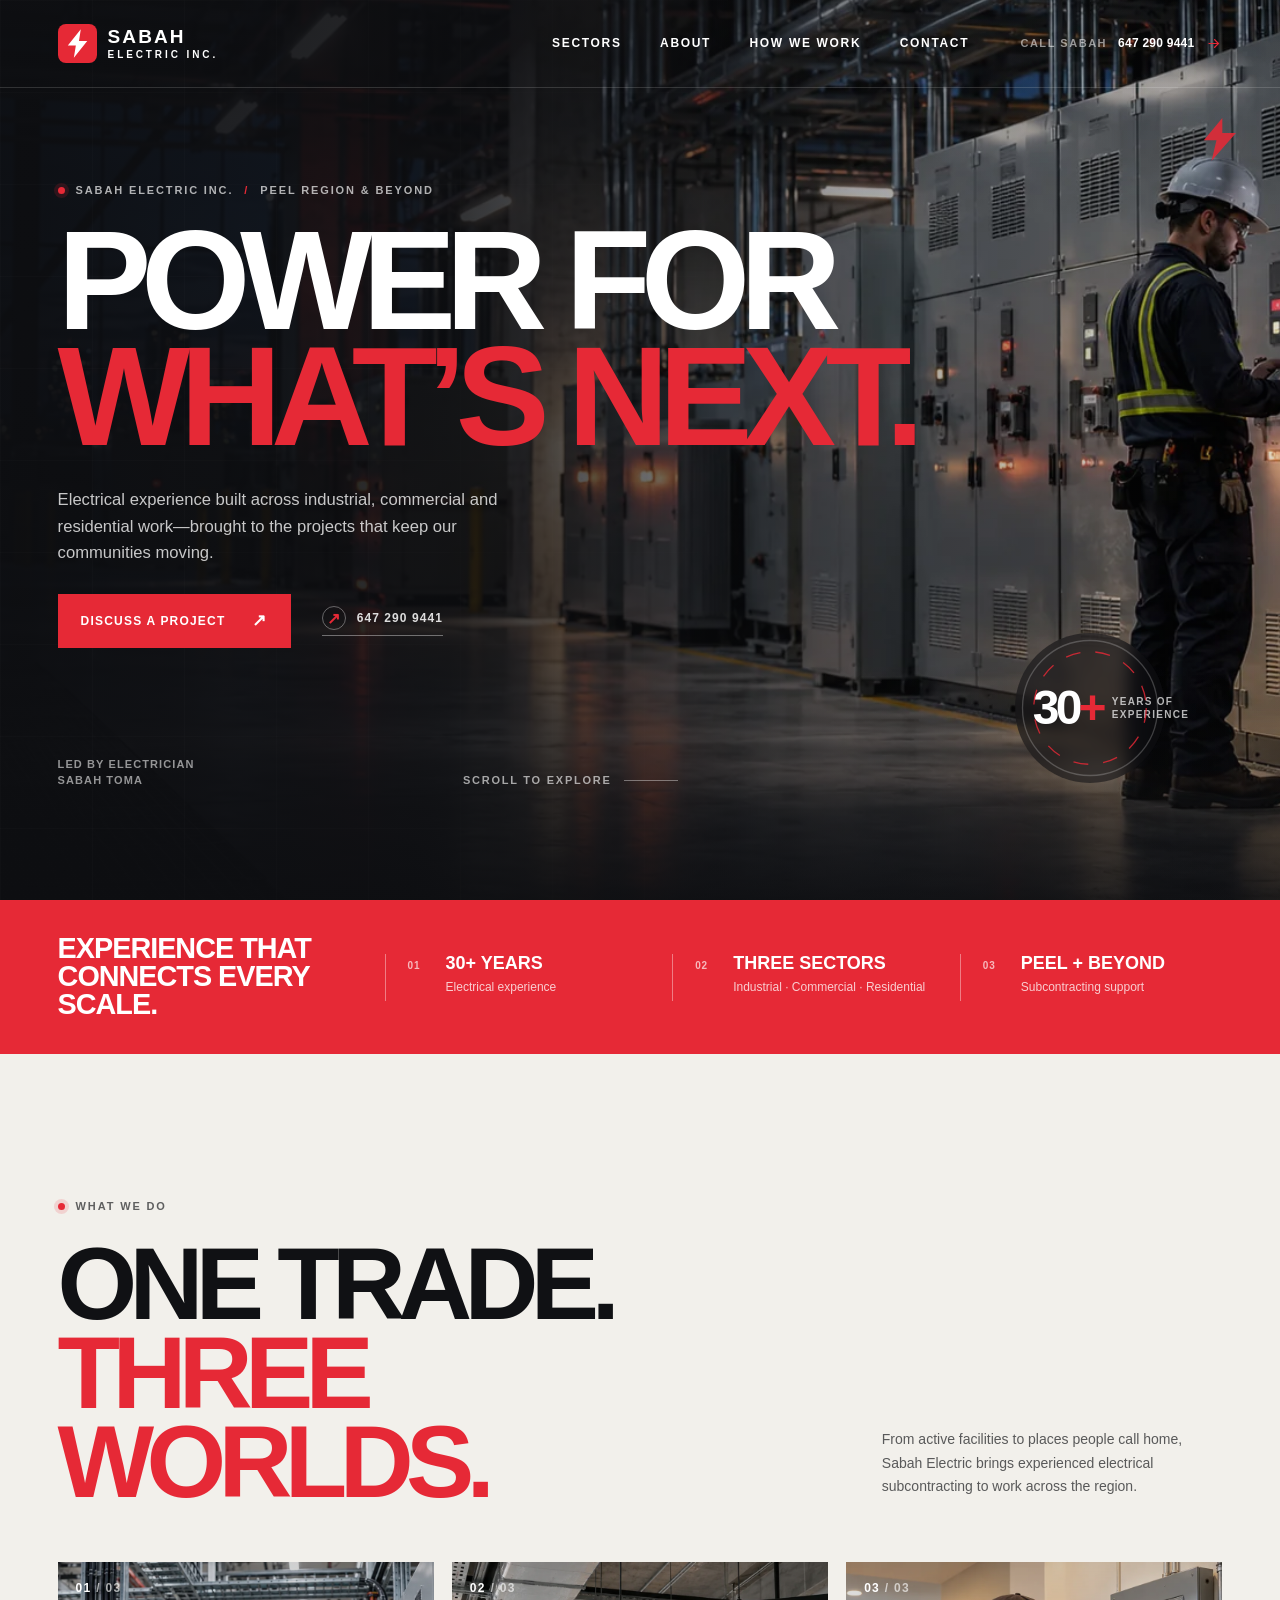
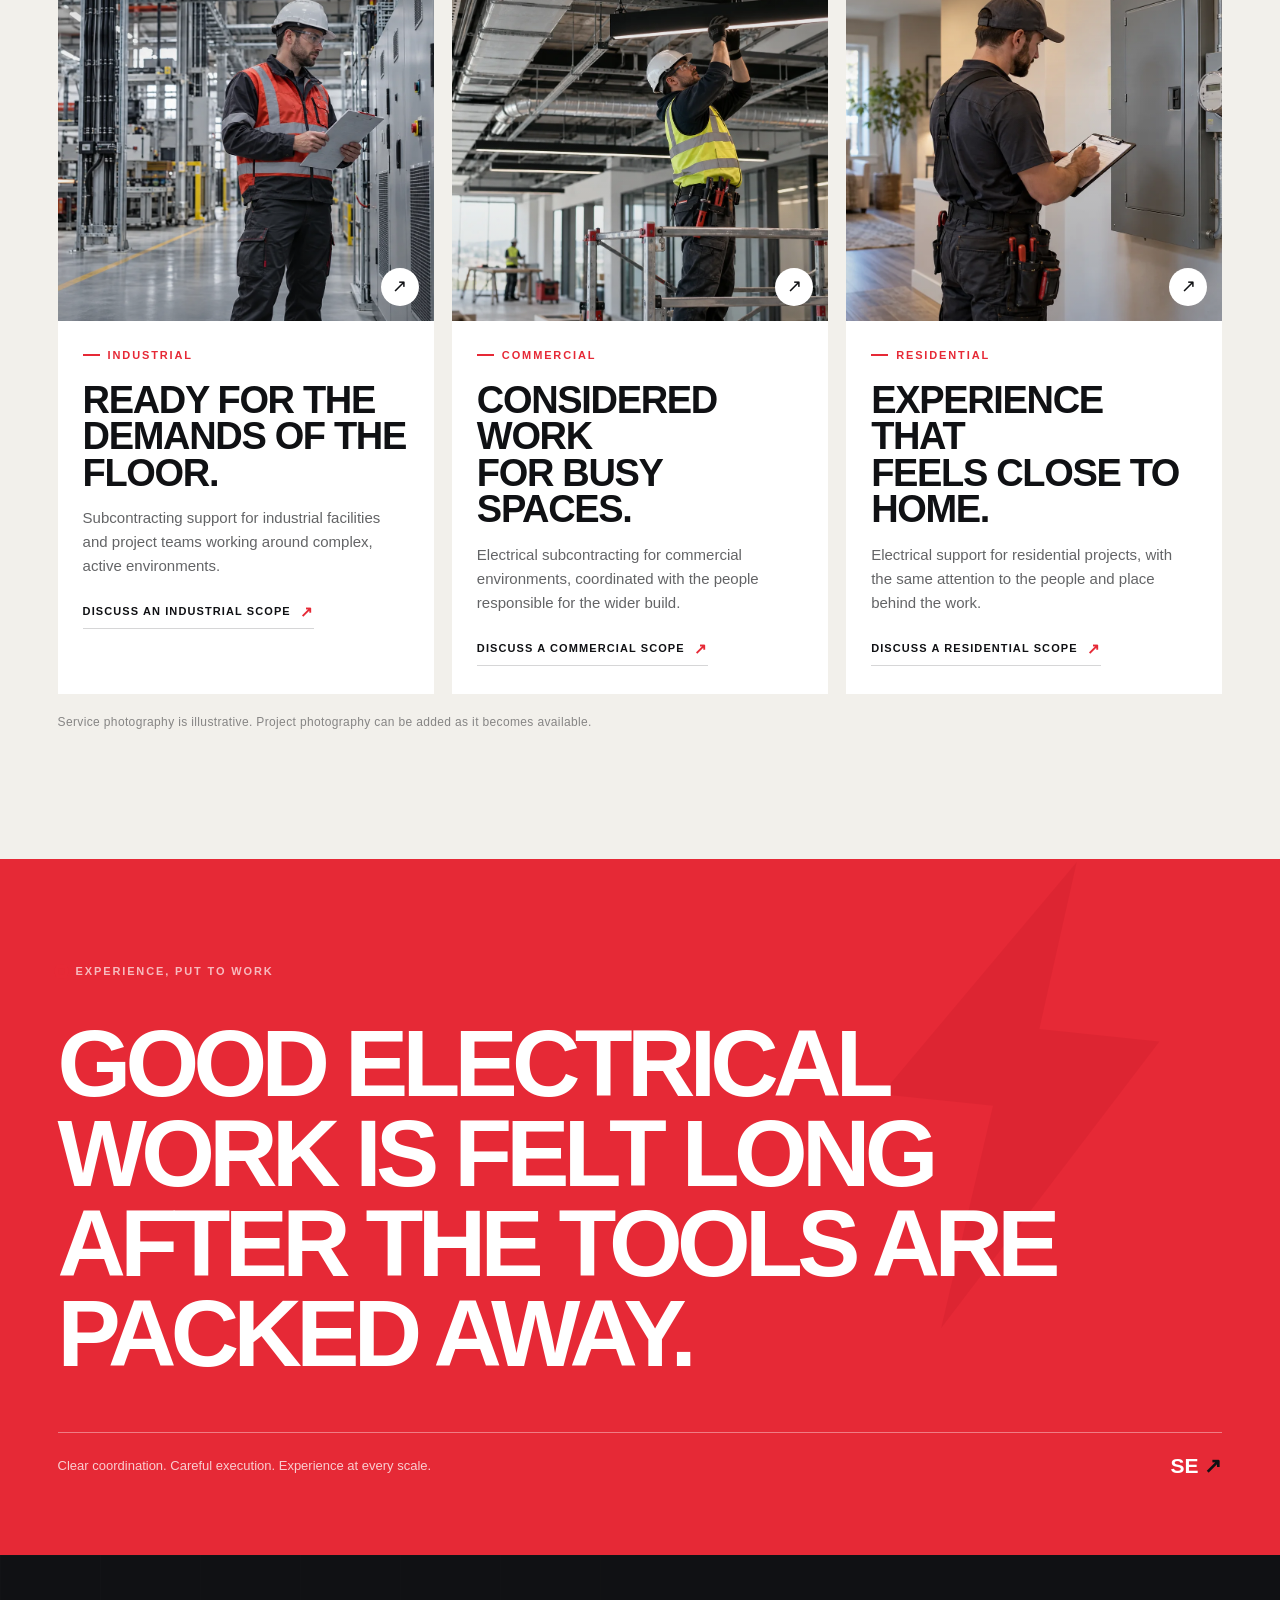
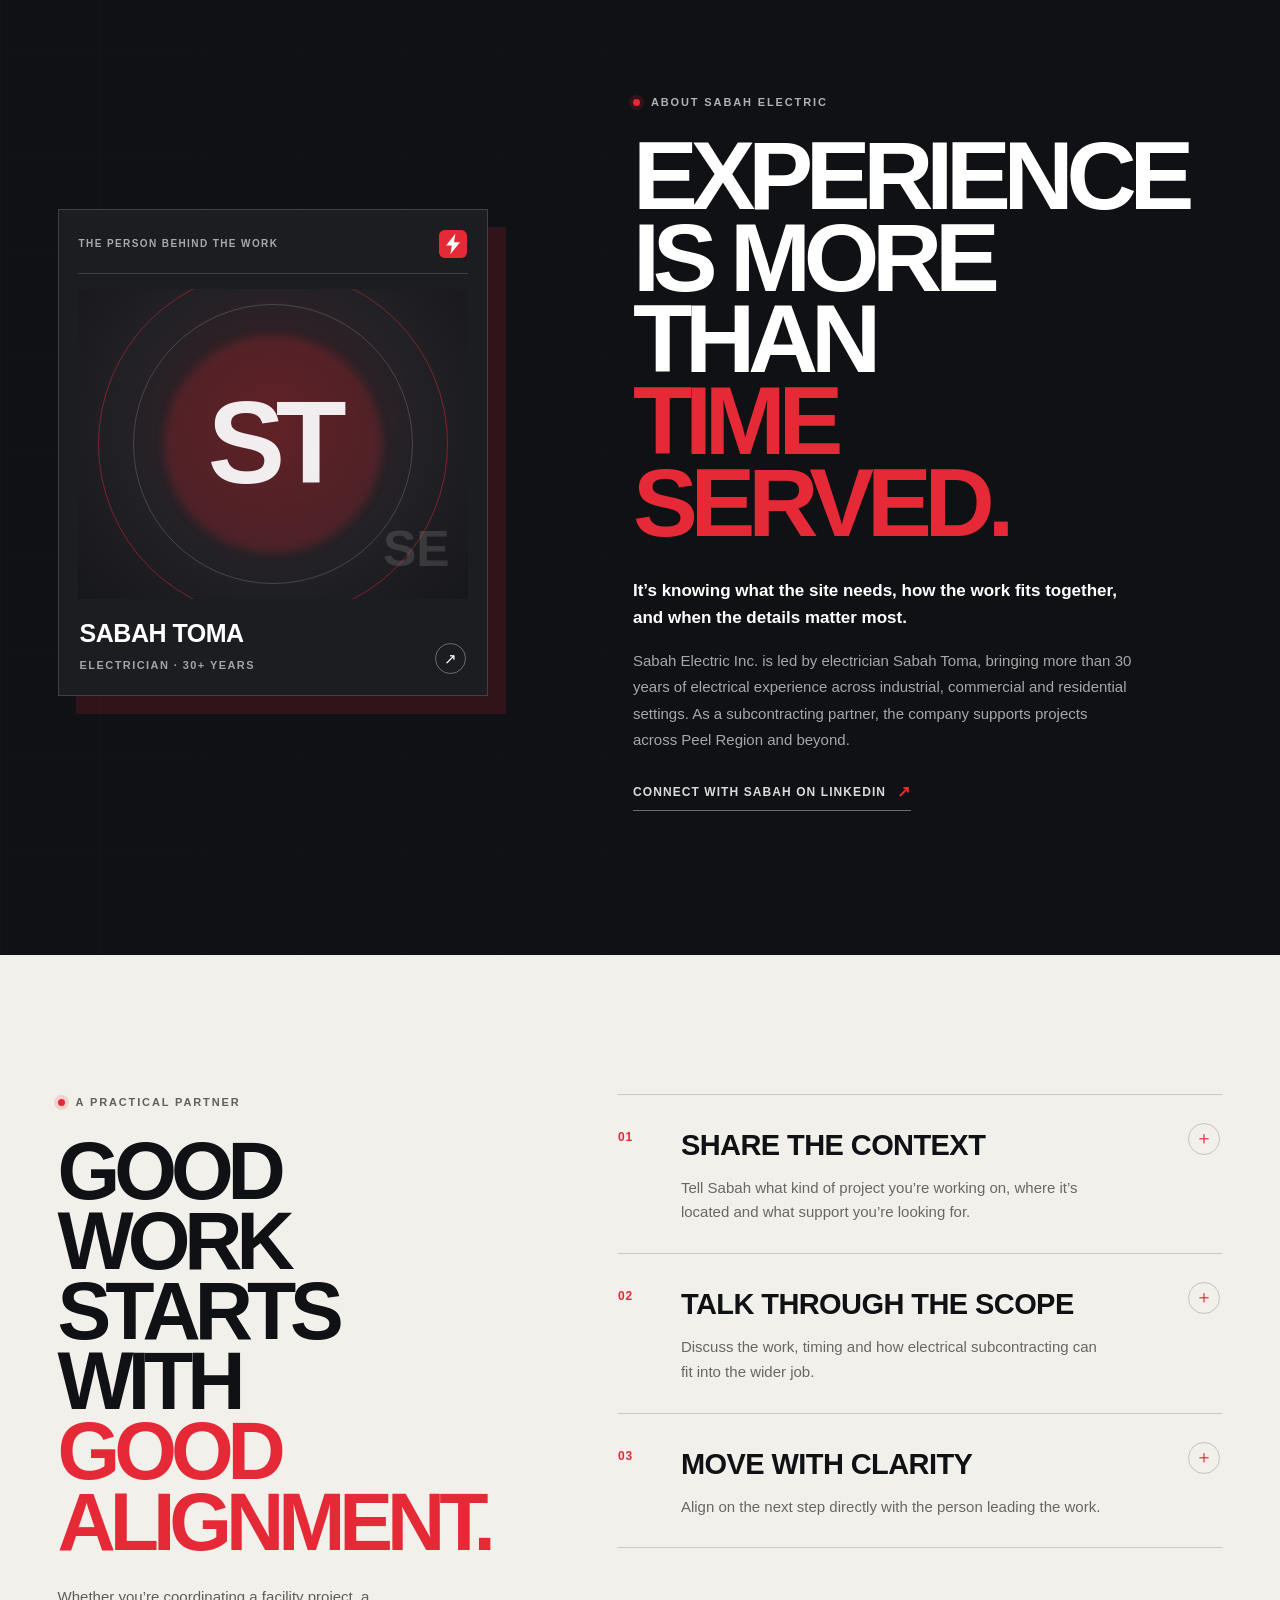
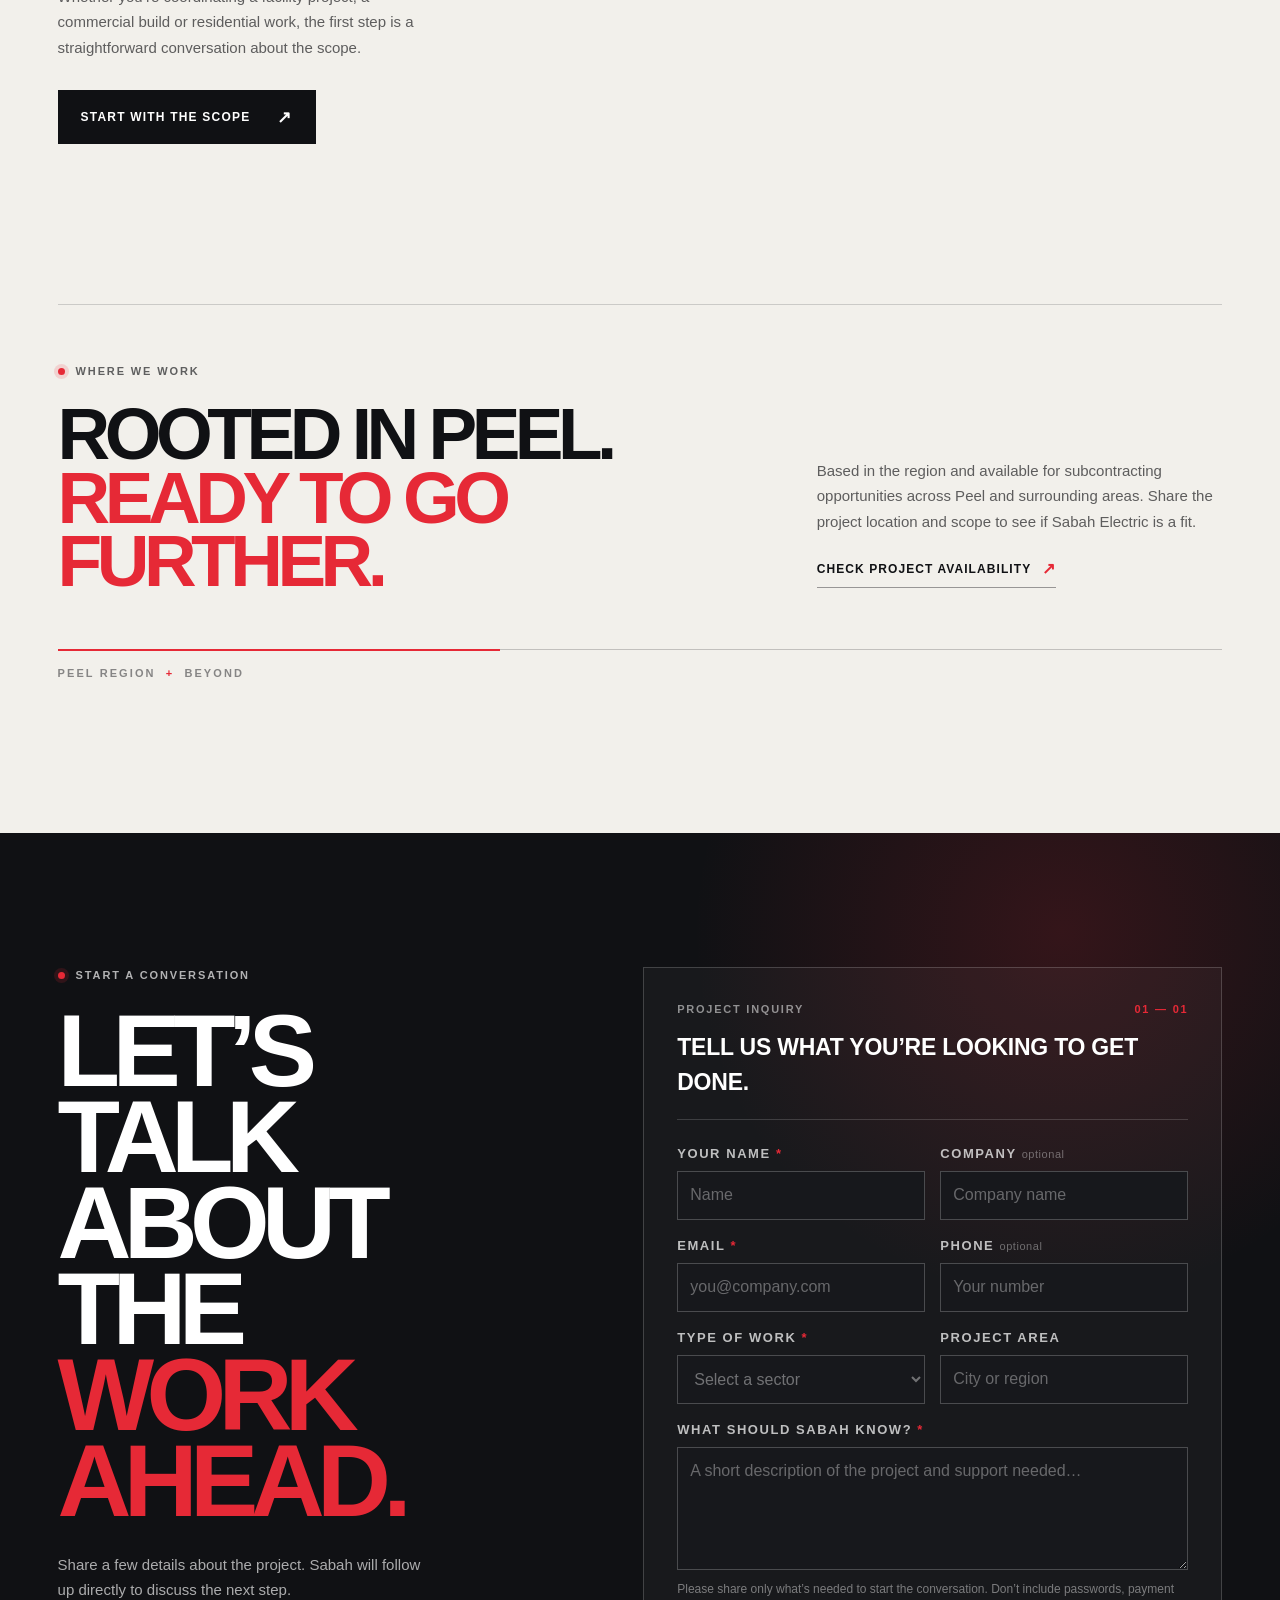
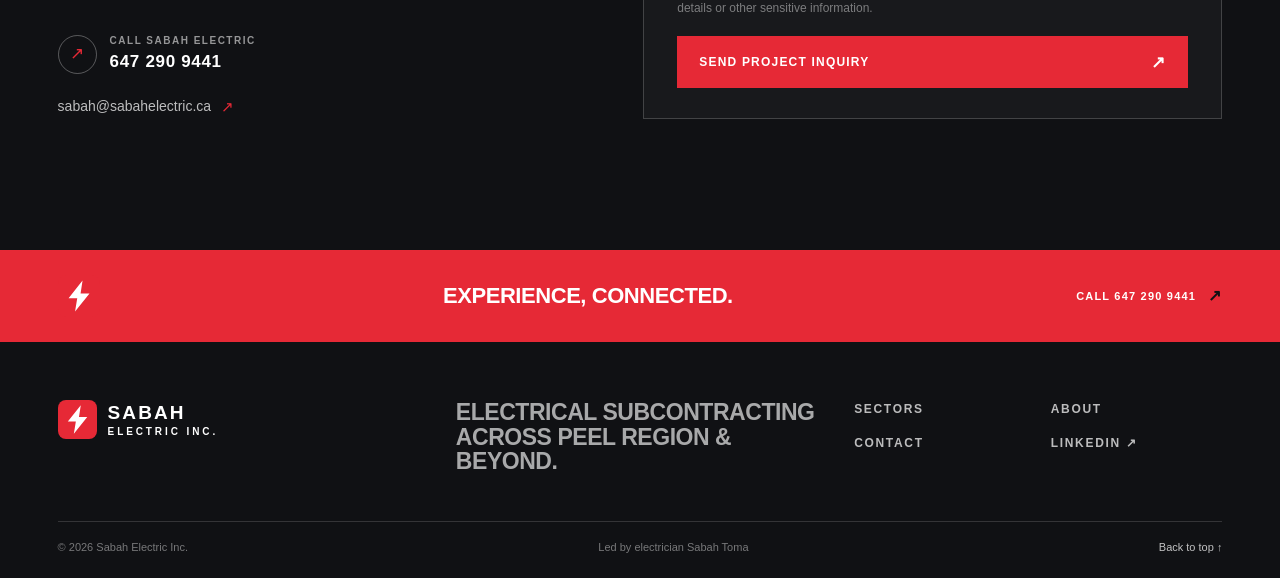
==== index.html @ 36daee28 "Polish accessibility and verified business copy Remove unverified Master Electrician wording, replac" ====
<!doctype html>
<html lang="en-CA">
  <head>
    <meta charset="utf-8">
    <meta name="viewport" content="width=device-width, initial-scale=1">
    <meta name="theme-color" content="#101114">
    <meta name="description" content="Sabah Electric Inc. provides industrial, commercial and residential electrical subcontracting across Peel Region and beyond. Led by electrician Sabah Toma, with 30+ years of experience.">
    <meta property="og:type" content="website">
    <meta property="og:title" content="Sabah Electric Inc. — Power for what’s next">
    <meta property="og:description" content="30+ years of electrical experience across industrial, commercial and residential work. Serving Peel Region and beyond.">
    <meta property="og:image" content="https://sabahelectric.github.io/assets/hero-industrial.webp">
    <title>Sabah Electric Inc. | Electrical Subcontracting — Peel Region &amp; Beyond</title>
    <link rel="icon" type="image/svg+xml" href="assets/favicon.svg">
    <link rel="preload" as="image" href="assets/hero-industrial.webp" fetchpriority="high">
    <link rel="stylesheet" href="styles.css">
    <script src="script.js" defer></script>
  </head>
  <body>
    <a class="skip-link" href="#main">Skip to content</a>
    <div class="scroll-progress" aria-hidden="true"><span id="scroll-progress-bar"></span></div>

    <header class="site-header" id="top">
      <a class="brand" href="#top" aria-label="Sabah Electric Inc., home">
        <img class="brand-mark" src="assets/bolt-mark.svg" alt="" width="42" height="42">
        <span class="brand-name"><strong>SABAH</strong><span>ELECTRIC INC.</span></span>
      </a>
      <button class="menu-toggle" type="button" aria-expanded="false" aria-controls="site-nav" aria-label="Open navigation">
        <span></span><span></span>
      </button>
      <nav class="site-nav" id="site-nav" aria-label="Main navigation">
        <a href="#work">Sectors</a>
        <a href="#about">About</a>
        <a href="#approach">How we work</a>
        <a href="#contact">Contact</a>
      </nav>
      <a class="header-phone" href="tel:+16472909441" aria-label="Call Sabah Electric at 647 290 9441">
        <span class="header-phone__label">Call Sabah</span>
        <span class="header-phone__number">647&nbsp;290&nbsp;9441</span>
        <svg aria-hidden="true" viewBox="0 0 24 24"><path d="M5 12h13M13 6l6 6-6 6"/></svg>
      </a>
    </header>

    <main id="main">
      <section class="hero section-dark" aria-labelledby="hero-title">
        <div class="hero-image" aria-hidden="true"><img src="assets/hero-industrial.webp" alt="" fetchpriority="high"></div>
        <div class="hero-shade" aria-hidden="true"></div>
        <div class="hero-grid" aria-hidden="true"></div>
        <div class="hero-content shell">
          <p class="eyebrow eyebrow--light"><span class="eyebrow-dot"></span> Sabah Electric Inc. <span class="eyebrow-divider">/</span> Peel Region &amp; beyond</p>
          <h1 id="hero-title">Power for<br><span>what’s next.</span></h1>
          <p class="hero-intro">Electrical experience built across industrial, commercial and residential work—brought to the projects that keep our communities moving.</p>
          <div class="hero-actions">
            <a class="button button--red" href="#contact">Discuss a project <span class="button-arrow" aria-hidden="true">↗</span></a>
            <a class="text-link text-link--light" href="tel:+16472909441"><span class="phone-glyph" aria-hidden="true">↗</span> 647&nbsp;290&nbsp;9441</a>
          </div>
          <div class="hero-bottom">
          <span class="hero-bottom__note">Led by Electrician<br>Sabah Toma</span>
            <a class="scroll-cue" href="#proof" aria-label="Scroll to learn more"><span>Scroll to explore</span><span class="scroll-cue__line"></span></a>
          </div>
        </div>
        <div class="hero-stamp" aria-label="More than 30 years of electrical experience">
          <span class="hero-stamp__number">30<span>+</span></span><span class="hero-stamp__label">years of<br>experience</span>
          <svg aria-hidden="true" viewBox="0 0 80 80"><circle cx="40" cy="40" r="36"/><circle cx="40" cy="40" r="30"/></svg>
        </div>
        <div class="hero-corner" aria-hidden="true"><svg viewBox="0 0 92 92"><path d="M52 2 14 48h26L30 90l50-57H52z"/></svg></div>
      </section>

      <section class="proof-band" id="proof" aria-label="Sabah Electric at a glance">
        <div class="shell proof-band__inner">
          <p class="proof-lead">Experience that<br>connects every scale.</p>
          <div class="proof-item"><span class="proof-item__index">01</span><span class="proof-item__main">30+ years</span><span class="proof-item__detail">Electrical experience</span></div>
          <div class="proof-item"><span class="proof-item__index">02</span><span class="proof-item__main">Three sectors</span><span class="proof-item__detail">Industrial · Commercial · Residential</span></div>
          <div class="proof-item"><span class="proof-item__index">03</span><span class="proof-item__main">Peel + beyond</span><span class="proof-item__detail">Subcontracting support</span></div>
        </div>
      </section>

      <section class="sectors section-paper" id="work" aria-labelledby="work-title">
        <div class="shell">
          <div class="section-heading" data-reveal>
            <p class="eyebrow"><span class="eyebrow-dot"></span> What we do</p>
            <div class="section-heading__row">
              <h2 id="work-title">One trade.<br><span>Three worlds.</span></h2>
              <p class="section-heading__aside">From active facilities to places people call home, Sabah Electric brings experienced electrical subcontracting to work across the region.</p>
            </div>
          </div>
          <div class="sector-grid">
            <article class="sector-card sector-card--industrial" data-reveal>
              <a class="sector-card__image" href="#contact" aria-label="Ask about industrial electrical subcontracting">
                <img src="assets/industrial.webp" alt="Illustrative industrial scene: electrician reviewing equipment in a modern plant" loading="lazy">
                <span class="sector-card__image-tag">01 <span>/ 03</span></span><span class="sector-card__image-arrow" aria-hidden="true">↗</span>
              </a>
              <div class="sector-card__body"><p class="sector-card__category">Industrial</p><h3>Ready for the<br>demands of the floor.</h3><p>Subcontracting support for industrial facilities and project teams working around complex, active environments.</p><a class="sector-card__link" href="#contact">Discuss an industrial scope <span aria-hidden="true">↗</span></a></div>
            </article>
            <article class="sector-card sector-card--commercial" data-reveal>
              <a class="sector-card__image" href="#contact" aria-label="Ask about commercial electrical subcontracting">
                <img src="assets/commercial.webp" alt="Illustrative commercial scene: electrician installing lighting infrastructure in a modern fit-out" loading="lazy">
                <span class="sector-card__image-tag">02 <span>/ 03</span></span><span class="sector-card__image-arrow" aria-hidden="true">↗</span>
              </a>
              <div class="sector-card__body"><p class="sector-card__category">Commercial</p><h3>Considered work<br>for busy spaces.</h3><p>Electrical subcontracting for commercial environments, coordinated with the people responsible for the wider build.</p><a class="sector-card__link" href="#contact">Discuss a commercial scope <span aria-hidden="true">↗</span></a></div>
            </article>
            <article class="sector-card sector-card--residential" data-reveal>
              <a class="sector-card__image" href="#contact" aria-label="Ask about residential electrical work">
                <img src="assets/residential.webp" alt="Illustrative residential scene: electrician checking a closed electrical panel in a home" loading="lazy">
                <span class="sector-card__image-tag">03 <span>/ 03</span></span><span class="sector-card__image-arrow" aria-hidden="true">↗</span>
              </a>
              <div class="sector-card__body"><p class="sector-card__category">Residential</p><h3>Experience that<br>feels close to home.</h3><p>Electrical support for residential projects, with the same attention to the people and place behind the work.</p><a class="sector-card__link" href="#contact">Discuss a residential scope <span aria-hidden="true">↗</span></a></div>
            </article>
          </div>
          <p class="image-note">Service photography is illustrative. Project photography can be added as it becomes available.</p>
        </div>
      </section>

      <section class="quote-break section-red" aria-label="Experience and workmanship">
        <div class="quote-break__bolt" aria-hidden="true"><svg viewBox="0 0 280 400"><path d="M168 6 30 210h91l-23 184 152-250h-98L168 6Z"/></svg></div>
        <div class="shell quote-break__inner" data-reveal>
          <p class="eyebrow eyebrow--light"><span class="eyebrow-dot"></span> Experience, put to work</p>
          <p class="quote-break__statement">Good electrical work is felt long after the tools are packed away.</p>
          <div class="quote-break__footer"><span>Clear coordination. Careful execution. Experience at every scale.</span><span class="quote-break__mark">SE<span>↗</span></span></div>
        </div>
      </section>

      <section class="about section-dark" id="about" aria-labelledby="about-title">
        <div class="about__texture" aria-hidden="true"></div>
        <div class="shell about__grid">
          <div class="about-identity" data-reveal>
            <div class="identity-card">
              <div class="identity-card__top"><span class="identity-card__label">The person behind the work</span><img src="assets/bolt-mark.svg" alt="" width="32" height="32"></div>
              <div class="identity-card__portrait" aria-label="Sabah Toma, electrician">
                <span class="identity-card__initials" aria-hidden="true">ST</span><span class="identity-card__orbit identity-card__orbit--one"></span><span class="identity-card__orbit identity-card__orbit--two"></span><span class="identity-card__portrait-mark" aria-hidden="true">SE</span>
              </div>
              <div class="identity-card__bottom"><div><strong>Sabah Toma</strong><span>Electrician · 30+ years</span></div><a href="https://www.linkedin.com/in/sabah-toma-922b213a3/" target="_blank" rel="noreferrer" aria-label="View Sabah Toma on LinkedIn">↗</a></div>
            </div>
          </div>
          <div class="about-copy" data-reveal>
            <p class="eyebrow eyebrow--light"><span class="eyebrow-dot"></span> About Sabah Electric</p>
            <h2 id="about-title">Experience<br>is more than<br><span>time served.</span></h2>
            <p class="about-copy__lead">It’s knowing what the site needs, how the work fits together, and when the details matter most.</p>
            <p>Sabah Electric Inc. is led by electrician Sabah Toma, bringing more than 30 years of electrical experience across industrial, commercial and residential settings. As a subcontracting partner, the company supports projects across Peel Region and beyond.</p>
            <a class="text-link text-link--light" href="https://www.linkedin.com/in/sabah-toma-922b213a3/" target="_blank" rel="noreferrer">Connect with Sabah on LinkedIn <span aria-hidden="true">↗</span></a>
          </div>
        </div>
      </section>

      <section class="approach section-paper" id="approach" aria-labelledby="approach-title">
        <div class="shell approach__grid">
          <div class="approach__intro" data-reveal>
            <p class="eyebrow"><span class="eyebrow-dot"></span> A practical partner</p>
            <h2 id="approach-title">Good work<br>starts with<br><span>good alignment.</span></h2>
            <p>Whether you’re coordinating a facility project, a commercial build or residential work, the first step is a straightforward conversation about the scope.</p>
            <a class="button button--dark" href="#contact">Start with the scope <span class="button-arrow" aria-hidden="true">↗</span></a>
          </div>
          <div class="approach-steps" aria-label="How to start a project inquiry">
            <article class="approach-step" data-reveal><span class="approach-step__num">01</span><div><h3>Share the context</h3><p>Tell Sabah what kind of project you’re working on, where it’s located and what support you’re looking for.</p></div><span class="approach-step__icon" aria-hidden="true">＋</span></article>
            <article class="approach-step" data-reveal><span class="approach-step__num">02</span><div><h3>Talk through the scope</h3><p>Discuss the work, timing and how electrical subcontracting can fit into the wider job.</p></div><span class="approach-step__icon" aria-hidden="true">＋</span></article>
            <article class="approach-step" data-reveal><span class="approach-step__num">03</span><div><h3>Move with clarity</h3><p>Align on the next step directly with the person leading the work.</p></div><span class="approach-step__icon" aria-hidden="true">＋</span></article>
          </div>
        </div>
      </section>

      <section class="service-area section-paper" id="service-area" aria-labelledby="area-title">
        <div class="shell service-area__inner" data-reveal>
          <div class="service-area__heading"><p class="eyebrow"><span class="eyebrow-dot"></span> Where we work</p><h2 id="area-title">Rooted in Peel.<br><span>Ready to go further.</span></h2></div>
          <div class="service-area__copy"><p>Based in the region and available for subcontracting opportunities across Peel and surrounding areas. Share the project location and scope to see if Sabah Electric is a fit.</p><a class="text-link text-link--dark" href="#contact">Check project availability <span aria-hidden="true">↗</span></a></div>
          <div class="service-area__line" aria-hidden="true"><span></span></div><p class="service-area__caption">PEEL REGION <span>+</span> BEYOND</p>
        </div>
      </section>

      <section class="contact section-dark" id="contact" aria-labelledby="contact-title">
        <div class="contact__glow" aria-hidden="true"></div>
        <div class="shell contact__grid">
          <div class="contact-copy" data-reveal>
            <p class="eyebrow eyebrow--light"><span class="eyebrow-dot"></span> Start a conversation</p>
            <h2 id="contact-title">Let’s talk<br>about the<br><span>work ahead.</span></h2>
            <p>Share a few details about the project. Sabah will follow up directly to discuss the next step.</p>
            <a class="contact-phone" href="tel:+16472909441"><span class="contact-phone__icon" aria-hidden="true">↗</span><span><small>Call Sabah Electric</small><strong>647 290 9441</strong></span></a>
            <a class="contact-email" href="mailto:sabah@sabahelectric.ca">sabah@sabahelectric.ca <span aria-hidden="true">↗</span></a>
          </div>
          <form class="contact-form" action="https://formsubmit.co/sabah@sabahelectric.ca" method="POST" data-reveal>
            <input type="hidden" name="_subject" value="New project inquiry — Sabah Electric Inc.">
            <input type="hidden" name="_template" value="table">
            <input type="hidden" name="_next" value="https://sabahelectric.github.io/thanks.html">
            <input type="text" name="_honey" class="form-honey" tabindex="-1" autocomplete="off" aria-hidden="true">
            <div class="form-heading"><span class="form-heading__step">Project inquiry <span>01 — 01</span></span><p>Tell us what you’re looking to get done.</p></div>
            <div class="form-row">
              <label class="field"><span>Your name <b>*</b></span><input name="name" type="text" autocomplete="name" placeholder="Name" required></label>
              <label class="field"><span>Company <small>optional</small></span><input name="company" type="text" autocomplete="organization" placeholder="Company name"></label>
            </div>
            <div class="form-row">
              <label class="field"><span>Email <b>*</b></span><input name="email" type="email" autocomplete="email" placeholder="you@company.com" required></label>
              <label class="field"><span>Phone <small>optional</small></span><input name="phone" type="tel" autocomplete="tel" placeholder="Your number"></label>
            </div>
            <div class="form-row">
              <label class="field"><span>Type of work <b>*</b></span><select name="project-type" required><option value="" disabled selected>Select a sector</option><option>Industrial</option><option>Commercial</option><option>Residential</option><option>Other / not sure yet</option></select></label>
              <label class="field"><span>Project area</span><input name="project-area" type="text" placeholder="City or region"></label>
            </div>
            <label class="field field--message"><span>What should Sabah know? <b>*</b></span><textarea name="message" rows="4" placeholder="A short description of the project and support needed…" required></textarea></label>
            <p class="form-privacy">Please share only what’s needed to start the conversation. Don’t include passwords, payment details or other sensitive information.</p>
            <button class="button button--red form-submit" type="submit">Send project inquiry <span class="button-arrow" aria-hidden="true">↗</span></button>
          </form>
        </div>
      </section>

      <section class="closing section-red" aria-label="Sabah Electric closing statement">
        <div class="shell closing__inner"><img src="assets/bolt-mark.svg" alt="" width="54" height="54"><p>Experience, connected.</p><a href="tel:+16472909441">Call 647&nbsp;290&nbsp;9441 <span aria-hidden="true">↗</span></a></div>
      </section>
    </main>

    <footer class="site-footer section-dark">
      <div class="shell">
        <div class="footer-main">
          <a class="brand brand--footer" href="#top" aria-label="Sabah Electric Inc., back to top"><img class="brand-mark" src="assets/bolt-mark.svg" alt="" width="42" height="42"><span class="brand-name"><strong>SABAH</strong><span>ELECTRIC INC.</span></span></a>
          <p class="footer-statement">Electrical subcontracting<br>across Peel Region &amp; beyond.</p>
          <div class="footer-links"><a href="#work">Sectors</a><a href="#about">About</a><a href="#contact">Contact</a><a href="https://www.linkedin.com/in/sabah-toma-922b213a3/" target="_blank" rel="noreferrer">LinkedIn ↗</a></div>
        </div>
        <div class="footer-bottom"><span>© <span id="current-year">2026</span> Sabah Electric Inc.</span><span>Led by electrician Sabah Toma</span><a href="#top">Back to top ↑</a></div>
      </div>
    </footer>
    <a class="mobile-call" href="tel:+16472909441"><span>Call Sabah Electric</span><strong>647&nbsp;290&nbsp;9441</strong></a>
  </body>
</html>
---- styles.css ----
:root {
  color-scheme: light;
  --ink: #101114;
  --ink-soft: #191a1e;
  --paper: #f2f0eb;
  --red: #e62936;
  --white: #fff;
  --muted: #b2b1b0;
  --line-dark: rgba(255,255,255,.16);
  --line-light: rgba(16,17,20,.17);
  --shell: min(1240px, calc(100% - 9vw));
  --font: Inter, "Helvetica Neue", Helvetica, Arial, sans-serif;
  --display: "Arial Narrow", "Helvetica Neue", Arial, sans-serif;
  --ease: cubic-bezier(.22,.75,.2,1);
}
* { box-sizing: border-box; }
html { scroll-behavior: smooth; scroll-padding-top: 88px; }
body { margin: 0; background: var(--paper); color: var(--ink); font-family: var(--font); font-size: 16px; line-height: 1.55; text-rendering: optimizeLegibility; -webkit-font-smoothing: antialiased; }
img { display: block; max-width: 100%; }
a { color: inherit; text-decoration: none; }
button, input, select, textarea { font: inherit; }
button, a { -webkit-tap-highlight-color: transparent; }
::selection { color: var(--white); background: var(--red); }
.shell { width: var(--shell); margin-inline: auto; }
.section-dark { color: var(--white); background: var(--ink); }
.section-paper { color: var(--ink); background: var(--paper); }
.section-red { color: var(--white); background: var(--red); }
.skip-link { position: fixed; z-index: 1000; top: 12px; left: 12px; padding: 12px 16px; color: var(--white); background: var(--red); transform: translateY(-160%); transition: transform .2s ease; }
.skip-link:focus { transform: translateY(0); }
.scroll-progress { position: fixed; z-index: 1001; top: 0; left: 0; width: 100%; height: 3px; background: transparent; }
.scroll-progress span { display: block; width: 0; height: 100%; background: var(--red); transform-origin: left center; }

.site-header { position: absolute; z-index: 30; top: 0; left: 0; right: 0; display: flex; align-items: center; justify-content: space-between; height: 88px; padding: 0 4.5vw; border-bottom: 1px solid rgba(255,255,255,.15); color: var(--white); transition: background .3s ease, height .3s ease, border-color .3s ease; }
.site-header.is-scrolled { position: fixed; height: 72px; background: rgba(16,17,20,.92); border-color: rgba(255,255,255,.08); backdrop-filter: blur(18px); }
.brand { display: inline-flex; align-items: center; gap: 11px; flex: 0 0 auto; }
.brand-mark { width: 39px; height: 39px; }
.brand-name { display: grid; line-height: .92; letter-spacing: .05em; }
.brand-name strong { font-family: var(--display); font-size: 19px; font-weight: 900; letter-spacing: .11em; }
.brand-name span { margin-top: 5px; font-size: 8px; font-weight: 700; letter-spacing: .29em; }
.site-nav { display: flex; align-items: center; gap: clamp(22px,3vw,46px); margin-left: auto; margin-right: 4vw; }
.site-nav a, .footer-links a { font-size: 10px; font-weight: 700; letter-spacing: .14em; text-transform: uppercase; transition: color .2s ease; }
.site-nav a:hover, .footer-links a:hover { color: var(--red); }
.header-phone { display: flex; align-items: center; gap: 11px; font-size: 12px; font-weight: 800; letter-spacing: .02em; }
.header-phone__label { color: rgba(255,255,255,.55); font-size: 9px; font-weight: 700; letter-spacing: .14em; text-transform: uppercase; }
.header-phone svg { width: 17px; height: 17px; fill: none; stroke: var(--red); stroke-width: 1.7; transition: transform .2s ease; }
.header-phone:hover svg { transform: translate(3px,-3px); }
.menu-toggle { display: none; }

.hero { position: relative; display: flex; align-items: center; min-height: max(720px,100svh); overflow: hidden; isolation: isolate; padding: 138px 0 82px; }
.hero-image, .hero-shade, .hero-grid { position: absolute; z-index: -1; inset: 0; }
.hero-image img { width: 100%; height: 100%; object-fit: cover; object-position: center 46%; transform: scale(1.04); }
.hero-shade { background: linear-gradient(90deg,rgba(13,14,17,.97) 0%,rgba(13,14,17,.86) 35%,rgba(13,14,17,.36) 67%,rgba(13,14,17,.13) 100%),linear-gradient(0deg,rgba(13,14,17,.88) 0%,transparent 26%,transparent 76%,rgba(13,14,17,.24) 100%); }
.hero-grid { opacity: .13; background-image: linear-gradient(rgba(255,255,255,.12) 1px,transparent 1px),linear-gradient(90deg,rgba(255,255,255,.12) 1px,transparent 1px); background-size: 92px 92px; mask-image: linear-gradient(90deg,black,transparent 75%); }
.hero-content { position: relative; z-index: 1; padding-top: 15px; }
.eyebrow { display: flex; align-items: center; gap: 11px; margin: 0 0 24px; color: rgba(16,17,20,.65); font-size: 10px; font-weight: 800; letter-spacing: .17em; text-transform: uppercase; }
.eyebrow--light { color: rgba(255,255,255,.68); }
.eyebrow-dot { display: inline-block; width: 7px; height: 7px; border-radius: 50%; background: var(--red); box-shadow: 0 0 0 4px rgba(230,41,54,.15); }
.eyebrow-divider { color: var(--red); }
.hero h1, .section-heading h2, .about-copy h2, .approach__intro h2, .service-area h2, .contact-copy h2 { margin: 0; font-family: var(--display); font-weight: 900; letter-spacing: -.075em; text-transform: uppercase; }
.hero h1 { max-width: 890px; color: var(--white); font-size: clamp(76px,11vw,154px); line-height: .82; }
.hero h1 span { color: var(--red); }
.hero-intro { max-width: 470px; margin: 33px 0 27px; color: rgba(255,255,255,.77); font-size: clamp(15px,1.3vw,18px); line-height: 1.6; }
.hero-actions { display: flex; align-items: center; gap: 31px; }
.button { display: inline-flex; align-items: center; justify-content: center; gap: 27px; min-height: 54px; padding: 0 22px; border: 1px solid transparent; font-size: 11px; font-weight: 800; letter-spacing: .1em; text-transform: uppercase; cursor: pointer; transition: transform .25s var(--ease),background .2s ease,color .2s ease,border-color .2s ease; }
.button:hover { transform: translateY(-3px); }
.button--red { color: var(--white); background: var(--red); }
.button--red:hover { background: #ff3444; }
.button--dark { color: var(--white); background: var(--ink); }
.button--dark:hover { background: var(--red); }
.button-arrow { font-size: 17px; line-height: 1; }
.text-link { display: inline-flex; align-items: center; gap: 11px; padding-bottom: 5px; border-bottom: 1px solid currentColor; font-size: 11px; font-weight: 800; letter-spacing: .09em; text-transform: uppercase; }
.text-link > span[aria-hidden] { color: var(--red); font-size: 16px; transition: transform .2s ease; }
.text-link:hover > span[aria-hidden] { transform: translate(3px,-3px); }
.text-link--light { color: rgba(255,255,255,.85); border-color: rgba(255,255,255,.38); }
.text-link--dark { color: var(--ink); border-color: rgba(16,17,20,.4); }
.phone-glyph { display: inline-grid; place-items: center; width: 24px; height: 24px; border: 1px solid rgba(255,255,255,.35); border-radius: 50%; color: var(--red); }
.hero-bottom { display: flex; align-items: flex-end; justify-content: space-between; max-width: 620px; margin-top: clamp(74px,12vh,124px); }
.hero-bottom__note { color: rgba(255,255,255,.56); font-size: 10px; font-weight: 700; line-height: 1.5; letter-spacing: .1em; text-transform: uppercase; }
.scroll-cue { display: flex; align-items: center; gap: 12px; color: rgba(255,255,255,.62); font-size: 9px; font-weight: 700; letter-spacing: .16em; text-transform: uppercase; }
.scroll-cue__line { position: relative; width: 54px; height: 1px; background: rgba(255,255,255,.38); overflow: hidden; }
.scroll-cue__line::after { position: absolute; content: ""; inset: 0; background: var(--red); transform: translateX(-100%); animation: line-travel 2s ease-in-out infinite; }
@keyframes line-travel { 50%,100% { transform: translateX(100%); } }
.hero-stamp { position: absolute; right: 9vw; bottom: 13%; z-index: 2; display: grid; grid-template-columns: auto auto; align-items: center; column-gap: 9px; width: 150px; height: 150px; padding: 25px 18px; border-radius: 50%; color: var(--white); background: rgba(16,17,20,.58); backdrop-filter: blur(8px); }
.hero-stamp__number { font-family: var(--display); font-size: 48px; font-weight: 900; line-height: .85; letter-spacing: -.08em; }
.hero-stamp__number span { color: var(--red); }
.hero-stamp__label { align-self: center; color: rgba(255,255,255,.7); font-size: 8px; font-weight: 800; line-height: 1.35; letter-spacing: .13em; text-transform: uppercase; }
.hero-stamp svg { position: absolute; inset: 0; width: 100%; height: 100%; fill: none; stroke: rgba(255,255,255,.21); stroke-width: .7; }
.hero-stamp svg circle:nth-child(2) { stroke: rgba(230,41,54,.82); stroke-dasharray: 8 8; }
.hero-corner { position: absolute; right: 3vw; top: 117px; opacity: .87; }
.hero-corner svg { width: clamp(28px,3.5vw,49px); height: auto; fill: var(--red); }

.proof-band { color: var(--white); background: var(--red); }
.proof-band__inner { display: grid; grid-template-columns: 1.15fr repeat(3,1fr); align-items: center; min-height: 154px; gap: 25px; }
.proof-lead { margin: 0; font-family: var(--display); font-size: clamp(22px,2.25vw,30px); font-weight: 900; line-height: .97; letter-spacing: -.035em; text-transform: uppercase; }
.proof-item { position: relative; display: grid; grid-template-columns: 28px 1fr; column-gap: 10px; align-items: baseline; min-height: 47px; padding-left: 22px; border-left: 1px solid rgba(255,255,255,.39); }
.proof-item__index { grid-row: span 2; color: rgba(255,255,255,.67); font-size: 9px; font-weight: 800; letter-spacing: .08em; }
.proof-item__main { font-family: var(--display); font-size: 18px; font-weight: 900; line-height: 1.1; text-transform: uppercase; }
.proof-item__detail { color: rgba(255,255,255,.77); font-size: 10px; }

.sectors { padding: 144px 0 128px; }
.section-heading { margin-bottom: 56px; }
.section-heading__row { display: flex; align-items: flex-end; justify-content: space-between; gap: 8%; }
.section-heading h2, .approach__intro h2, .service-area h2 { font-size: clamp(56px,8vw,108px); line-height: .87; }
.section-heading h2 span, .approach__intro h2 span, .service-area h2 span { color: var(--red); }
.section-heading__aside { max-width: 315px; margin: 0 2vw 7px 0; color: rgba(16,17,20,.68); font-size: 14px; line-height: 1.7; }
.sector-grid { display: grid; grid-template-columns: repeat(3,1fr); gap: 18px; }
.sector-card { min-width: 0; background: var(--white); }
.sector-card__image { position: relative; display: block; height: clamp(240px,28vw,378px); overflow: hidden; background: #343539; }
.sector-card__image::after { position: absolute; content: ""; inset: 0; background: linear-gradient(180deg,rgba(0,0,0,.18),transparent 36%,rgba(0,0,0,.14)); }
.sector-card__image img { width: 100%; height: 100%; object-fit: cover; transition: transform .8s var(--ease),filter .35s ease; }
.sector-card__image:hover img { transform: scale(1.06); filter: saturate(1.08); }
.sector-card--industrial .sector-card__image img { object-position: 49% 50%; }
.sector-card--commercial .sector-card__image img { object-position: 60% 50%; }
.sector-card--residential .sector-card__image img { object-position: 66% 50%; }
.sector-card__image-tag { position: absolute; z-index: 2; top: 17px; left: 18px; color: var(--white); font-size: 10px; font-weight: 800; letter-spacing: .11em; }
.sector-card__image-tag span { color: rgba(255,255,255,.63); }
.sector-card__image-arrow { position: absolute; z-index: 2; right: 15px; bottom: 15px; display: grid; place-items: center; width: 38px; height: 38px; border-radius: 50%; color: var(--ink); background: var(--white); font-size: 18px; transition: color .2s ease,background .2s ease,transform .2s ease; }
.sector-card__image:hover .sector-card__image-arrow { color: var(--white); background: var(--red); transform: rotate(45deg); }
.sector-card__body { min-height: 277px; padding: 26px 25px 28px; }
.sector-card__category { display: flex; align-items: center; gap: 8px; margin: 0 0 18px; color: var(--red); font-size: 9px; font-weight: 900; letter-spacing: .17em; text-transform: uppercase; }
.sector-card__category::before { content: ""; width: 17px; height: 2px; background: var(--red); }
.sector-card h3 { margin: 0 0 15px; font-family: var(--display); font-size: clamp(27px,3vw,38px); font-weight: 900; line-height: .96; letter-spacing: -.035em; text-transform: uppercase; }
.sector-card__body > p:not(.sector-card__category) { max-width: 320px; min-height: 60px; margin: 0 0 20px; color: rgba(16,17,20,.65); font-size: 12px; line-height: 1.6; }
.sector-card__link { display: inline-flex; align-items: center; gap: 9px; border-bottom: 1px solid var(--line-light); padding-bottom: 5px; font-size: 9px; font-weight: 800; letter-spacing: .1em; text-transform: uppercase; }
.sector-card__link span { color: var(--red); font-size: 15px; }
.image-note { margin: 19px 0 0; color: rgba(16,17,20,.48); font-size: 10px; letter-spacing: .03em; }

.quote-break { position: relative; overflow: hidden; }
.quote-break__inner { position: relative; z-index: 1; padding-top: 104px; padding-bottom: 72px; }
.quote-break .eyebrow { margin-bottom: 39px; }
.quote-break__statement { max-width: 1060px; margin: 0; font-family: var(--display); font-size: clamp(43px,7.4vw,98px); font-weight: 900; line-height: .95; letter-spacing: -.06em; text-transform: uppercase; }
.quote-break__footer { display: flex; align-items: center; justify-content: space-between; gap: 24px; margin-top: 53px; padding-top: 17px; border-top: 1px solid rgba(255,255,255,.39); color: rgba(255,255,255,.77); font-size: 11px; }
.quote-break__mark { font-family: var(--display); font-size: 21px; font-weight: 900; color: var(--white); }
.quote-break__mark span { margin-left: 6px; color: var(--ink); }
.quote-break__bolt { position: absolute; right: 7%; top: -31%; width: min(28vw,345px); height: 130%; opacity: .11; transform: rotate(6deg); }
.quote-break__bolt svg { width: 100%; height: 100%; fill: #9c0917; }

.about { position: relative; overflow: hidden; padding: 139px 0 144px; }
.about__texture { position: absolute; inset: 0; opacity: .08; background-image: linear-gradient(rgba(255,255,255,.12) 1px,transparent 1px),linear-gradient(90deg,rgba(255,255,255,.12) 1px,transparent 1px); background-size: 100px 100px; mask-image: linear-gradient(90deg,black,transparent 83%); }
.about__grid { position: relative; display: grid; grid-template-columns: .85fr 1.15fr; gap: 12%; align-items: center; }
.identity-card { max-width: 430px; padding: 19px; color: var(--white); background: #1c1d21; border: 1px solid rgba(255,255,255,.16); box-shadow: 18px 18px 0 rgba(230,41,54,.15); }
.identity-card__top, .identity-card__bottom { display: flex; align-items: center; justify-content: space-between; }
.identity-card__top { padding: 1px 1px 15px; border-bottom: 1px solid rgba(255,255,255,.15); }
.identity-card__label { color: rgba(255,255,255,.62); font-size: 8px; font-weight: 800; letter-spacing: .14em; text-transform: uppercase; }
.identity-card__top img { width: 28px; height: 28px; }
.identity-card__portrait { position: relative; display: grid; place-items: center; height: 310px; margin: 15px 0; overflow: hidden; isolation: isolate; background: radial-gradient(circle at 50% 43%,#3f2024,#222126 57%,#16171a); }
.identity-card__portrait::before { position: absolute; z-index: -1; content: ""; width: 218px; height: 218px; border-radius: 50%; background: rgba(230,41,54,.2); filter: blur(4px); }
.identity-card__initials { color: rgba(255,255,255,.92); font-family: var(--display); font-size: 116px; font-weight: 900; letter-spacing: -.08em; }
.identity-card__orbit { position: absolute; width: 280px; height: 280px; border: 1px solid rgba(255,255,255,.17); border-radius: 50%; }
.identity-card__orbit--two { width: 350px; height: 350px; border-color: rgba(230,41,54,.47); }
.identity-card__portrait-mark { position: absolute; right: 18px; bottom: 10px; color: rgba(255,255,255,.13); font-family: var(--display); font-size: 50px; font-weight: 900; }
.identity-card__bottom { align-items: flex-end; padding: 0 2px 2px; }
.identity-card__bottom div { display: grid; gap: 4px; }
.identity-card__bottom strong { font-family: var(--display); font-size: 25px; font-weight: 900; letter-spacing: -.02em; text-transform: uppercase; }
.identity-card__bottom span { color: rgba(255,255,255,.6); font-size: 9px; font-weight: 700; letter-spacing: .13em; text-transform: uppercase; }
.identity-card__bottom > a { display: grid; place-items: center; width: 31px; height: 31px; border: 1px solid rgba(255,255,255,.34); border-radius: 50%; font-size: 15px; transition: background .2s ease; }
.identity-card__bottom > a:hover { background: var(--red); }
.identity-note { max-width: 430px; margin: 26px 0 0; color: rgba(255,255,255,.42); font-size: 9px; line-height: 1.5; }
.about-copy .eyebrow { margin-bottom: 24px; }
.about-copy h2 { font-size: clamp(58px,7.6vw,103px); line-height: .84; }
.about-copy h2 span { color: var(--red); }
.about-copy__lead { max-width: 500px; margin: 35px 0 17px; color: var(--white); font-size: 17px; font-weight: 600; line-height: 1.55; }
.about-copy > p:not(.eyebrow):not(.about-copy__lead) { max-width: 500px; margin: 0 0 26px; color: rgba(255,255,255,.63); font-size: 13px; line-height: 1.75; }

.approach { padding: 139px 0 129px; }
.approach__grid { display: grid; grid-template-columns: .82fr 1.18fr; gap: 11%; }
.approach__intro .eyebrow { margin-bottom: 25px; }
.approach__intro h2 { font-size: clamp(52px,6.3vw,82px); }
.approach__intro > p:not(.eyebrow) { max-width: 360px; margin: 27px 0 25px; color: rgba(16,17,20,.66); font-size: 13px; line-height: 1.7; }
.approach__intro .button { margin-top: 5px; }
.approach-steps { border-top: 1px solid var(--line-light); }
.approach-step { display: grid; grid-template-columns: 45px 1fr 34px; gap: 18px; align-items: start; padding: 28px 0; border-bottom: 1px solid var(--line-light); }
.approach-step__num { padding-top: 5px; color: var(--red); font-size: 10px; font-weight: 900; letter-spacing: .08em; }
.approach-step h3 { margin: 0 0 8px; font-family: var(--display); font-size: clamp(22px,2.4vw,29px); font-weight: 900; letter-spacing: -.02em; text-transform: uppercase; }
.approach-step p { max-width: 430px; margin: 0; color: rgba(16,17,20,.61); font-size: 12px; line-height: 1.65; }
.approach-step__icon { display: grid; place-items: center; width: 32px; height: 32px; border: 1px solid rgba(16,17,20,.2); border-radius: 50%; color: var(--red); font-size: 18px; transition: color .2s ease,background .2s ease; }
.approach-step:hover .approach-step__icon { color: var(--white); background: var(--red); }

.service-area { padding: 31px 0 121px; }
.service-area__inner { position: relative; display: grid; grid-template-columns: 1fr .62fr; column-gap: 9%; align-items: end; padding: 58px 0 30px; border-top: 1px solid var(--line-light); }
.service-area__heading .eyebrow { margin-bottom: 22px; }
.service-area h2 { font-size: clamp(44px,5.7vw,76px); }
.service-area__copy { padding-bottom: 5px; }
.service-area__copy p { margin: 0 0 22px; color: rgba(16,17,20,.66); font-size: 13px; line-height: 1.7; }
.service-area__line { grid-column: 1 / -1; height: 1px; margin-top: 56px; background: rgba(16,17,20,.21); }
.service-area__line span { display: block; width: 38%; height: 2px; background: var(--red); }
.service-area__caption { grid-column: 1 / -1; margin: 15px 0 0; color: rgba(16,17,20,.48); font-size: 9px; font-weight: 900; letter-spacing: .19em; }
.service-area__caption span { padding: 0 5px; color: var(--red); }

.contact { position: relative; overflow: hidden; padding: 134px 0 131px; }
.contact__glow { position: absolute; right: -13%; top: -28%; width: min(60vw,800px); aspect-ratio: 1; border-radius: 50%; background: radial-gradient(circle,rgba(230,41,54,.17),rgba(230,41,54,0) 68%); }
.contact__grid { position: relative; display: grid; grid-template-columns: .87fr 1.13fr; gap: 12%; }
.contact-copy .eyebrow { margin-bottom: 24px; }
.contact-copy h2 { font-size: clamp(60px,8vw,107px); line-height: .84; }
.contact-copy h2 span { color: var(--red); }
.contact-copy > p:not(.eyebrow) { max-width: 370px; margin: 28px 0 30px; color: rgba(255,255,255,.65); font-size: 13px; line-height: 1.7; }
.contact-phone { display: inline-flex; align-items: center; gap: 13px; margin-bottom: 19px; }
.contact-phone__icon { display: grid; place-items: center; width: 39px; height: 39px; border: 1px solid rgba(255,255,255,.3); border-radius: 50%; color: var(--red); font-size: 17px; }
.contact-phone > span:last-child { display: grid; gap: 1px; }
.contact-phone small { color: rgba(255,255,255,.56); font-size: 8px; font-weight: 800; letter-spacing: .15em; text-transform: uppercase; }
.contact-phone strong { font-size: 17px; letter-spacing: .04em; }
.contact-email { display: flex; align-items: center; gap: 10px; width: fit-content; color: rgba(255,255,255,.72); font-size: 11px; }
.contact-email span { color: var(--red); font-size: 15px; }
.contact-form { padding: 33px 33px 30px; border: 1px solid rgba(255,255,255,.18); background: rgba(255,255,255,.035); }
.form-heading { margin-bottom: 24px; padding-bottom: 18px; border-bottom: 1px solid var(--line-dark); }
.form-heading__step { display: flex; justify-content: space-between; color: rgba(255,255,255,.52); font-size: 8px; font-weight: 800; letter-spacing: .16em; text-transform: uppercase; }
.form-heading__step span { color: var(--red); }
.form-heading p { margin: 12px 0 0; font-family: var(--display); font-size: 23px; font-weight: 800; letter-spacing: -.01em; text-transform: uppercase; }
.form-row { display: grid; grid-template-columns: 1fr 1fr; gap: 15px; }
.field { display: grid; gap: 7px; margin-bottom: 16px; }
.field > span { color: rgba(255,255,255,.72); font-size: 9px; font-weight: 800; letter-spacing: .12em; text-transform: uppercase; }
.field b { color: var(--red); }
.field small { color: rgba(255,255,255,.37); font-size: 8px; font-weight: 500; letter-spacing: .05em; text-transform: none; }
.field input, .field select, .field textarea { width: 100%; min-height: 45px; padding: 11px 12px; border: 1px solid rgba(255,255,255,.22); border-radius: 0; outline: 0; color: var(--white); background: #17181c; font-size: 12px; transition: border-color .2s ease,box-shadow .2s ease; }
.field input::placeholder, .field textarea::placeholder { color: rgba(255,255,255,.35); }
.field select:invalid { color: rgba(255,255,255,.39); }
.field select option { color: var(--white); background: var(--ink); }
.field input:focus, .field select:focus, .field textarea:focus { border-color: var(--red); box-shadow: 0 0 0 2px rgba(230,41,54,.17); }
.field textarea { min-height: 108px; resize: vertical; }
.field--message { margin-bottom: 10px; }
.form-privacy { margin: 0 0 19px; color: rgba(255,255,255,.43); font-size: 9px; line-height: 1.55; }
.form-submit { width: 100%; justify-content: space-between; min-height: 52px; border: 0; }
.form-submit:disabled { opacity: .8; cursor: wait; }
.form-honey { position: absolute !important; left: -10000px !important; width: 1px !important; height: 1px !important; opacity: 0 !important; }

.closing { padding: 25px 0; }
.closing__inner { display: flex; align-items: center; justify-content: space-between; gap: 20px; }
.closing__inner img { width: 42px; height: 42px; }
.closing__inner p { margin: 0; font-family: var(--display); font-size: 22px; font-weight: 900; letter-spacing: -.02em; text-transform: uppercase; }
.closing__inner > a { display: flex; align-items: center; gap: 12px; font-size: 10px; font-weight: 900; letter-spacing: .11em; text-transform: uppercase; }
.closing__inner > a span { color: var(--ink); font-size: 16px; }
.site-footer { padding: 58px 0 22px; }
.footer-main { display: grid; grid-template-columns: 1fr 1fr 1fr; align-items: start; gap: 30px; padding-bottom: 48px; }
.brand--footer { width: fit-content; }
.footer-statement { margin: 0; color: rgba(255,255,255,.64); font-family: var(--display); font-size: 23px; font-weight: 800; line-height: 1.05; letter-spacing: -.02em; text-transform: uppercase; }
.footer-links { display: grid; grid-template-columns: 1fr 1fr; gap: 15px 25px; justify-content: end; }
.footer-links a { color: rgba(255,255,255,.72); font-size: 8px; }
.footer-bottom { display: flex; align-items: center; justify-content: space-between; gap: 18px; padding-top: 17px; border-top: 1px solid rgba(255,255,255,.15); color: rgba(255,255,255,.43); font-size: 9px; }
.footer-bottom a { color: rgba(255,255,255,.74); }
.footer-bottom a:hover { color: var(--red); }
.mobile-call { display: none; }

html.has-js [data-reveal] { opacity: 0; transform: translateY(28px); transition: opacity .8s var(--ease),transform .8s var(--ease); }
html.has-js [data-reveal].is-visible { opacity: 1; transform: translateY(0); }
.sector-card:nth-child(2) { transition-delay: .08s; }
.sector-card:nth-child(3) { transition-delay: .16s; }

.thanks-page { min-height: 100vh; background: var(--ink); }
.thanks-main { position: relative; display: flex; flex-direction: column; min-height: 100vh; padding: 32px 5vw; overflow: hidden; isolation: isolate; }
.thanks-main::before { position: absolute; z-index: -1; content: ""; inset: 0 0 0 auto; width: 50%; opacity: .15; background: linear-gradient(90deg,var(--ink),transparent),url("assets/hero-industrial.webp") center/cover; }
.thanks-content { width: var(--shell); margin: auto; }
.thanks-content .eyebrow { margin-bottom: 22px; }
.thanks-content h1 { margin: 0; font-family: var(--display); font-size: clamp(66px,11vw,140px); font-weight: 900; line-height: .84; letter-spacing: -.075em; text-transform: uppercase; }
.thanks-content h1 span { color: var(--red); }
.thanks-content > p:not(.eyebrow) { max-width: 430px; margin: 26px 0; color: rgba(255,255,255,.7); font-size: 14px; }
.thanks-number { position: absolute; right: 5vw; bottom: 1vh; color: rgba(255,255,255,.06); font-family: var(--display); font-size: clamp(170px,32vw,420px); font-weight: 900; line-height: .8; letter-spacing: -.1em; z-index: -1; }

@media (min-width:1600px) { :root { --shell: min(1360px,calc(100% - 12vw)); } .hero h1 { font-size: 164px; } }
@media (max-width:980px) {
  :root { --shell: min(100% - 8vw,820px); }
  .site-header { padding-inline: 4vw; }
  .site-nav { gap: 20px; margin-right: 3vw; }
  .header-phone__label { display: none; }
  .header-phone__number { font-size: 11px; }
  .hero { min-height: 760px; }
  .hero h1 { font-size: clamp(78px,13vw,126px); }
  .hero-stamp { right: 7vw; bottom: 9%; width: 125px; height: 125px; padding: 20px 13px; }
  .hero-stamp__number { font-size: 39px; }
  .hero-stamp__label { font-size: 7px; }
  .proof-band__inner { grid-template-columns: 1fr 1fr; padding-block: 28px; row-gap: 24px; }
  .proof-lead { grid-column: span 2; }
  .proof-item:nth-child(2) { border-left: 0; padding-left: 0; }
  .sectors { padding-block: 110px; }
  .sector-grid { gap: 12px; }
  .sector-card__body { padding: 22px 18px; }
  .sector-card__body > p:not(.sector-card__category) { min-height: 88px; }
  .about__grid { gap: 8%; }
  .identity-card__portrait { height: 280px; }
  .contact__grid { gap: 7%; }
}

@media (max-width:700px) {
  :root { --shell: calc(100% - 40px); }
  html { scroll-padding-top: 72px; }
  body { font-size: 15px; }
  .site-header, .site-header.is-scrolled { position: fixed; height: 68px; padding-inline: 20px; background: rgba(16,17,20,.94); backdrop-filter: blur(18px); }
  .brand-mark { width: 35px; height: 35px; }
  .brand-name strong { font-size: 17px; }
  .brand-name span { font-size: 7px; }
  .header-phone { display: none; }
  .menu-toggle { display: flex; flex-direction: column; justify-content: center; gap: 6px; width: 42px; height: 42px; border: 1px solid rgba(255,255,255,.3); background: transparent; cursor: pointer; }
  .menu-toggle span { display: block; width: 16px; height: 1px; margin-inline: auto; background: var(--white); transition: transform .2s ease; }
  .menu-toggle[aria-expanded="true"] span:first-child { transform: translateY(3.5px) rotate(45deg); }
  .menu-toggle[aria-expanded="true"] span:last-child { transform: translateY(-3.5px) rotate(-45deg); }
  .site-nav { position: absolute; top: 68px; left: 0; right: 0; display: flex; flex-direction: column; align-items: stretch; gap: 0; margin: 0; padding: 6px 20px 20px; background: rgba(16,17,20,.97); border-bottom: 1px solid rgba(255,255,255,.12); opacity: 0; pointer-events: none; transform: translateY(-8px); transition: opacity .2s ease,transform .2s ease; }
  .site-nav.is-open { opacity: 1; pointer-events: auto; transform: translateY(0); }
  .site-nav a { padding: 15px 0; border-bottom: 1px solid rgba(255,255,255,.1); font-size: 10px; }
  .hero { min-height: max(770px,100svh); align-items: flex-start; padding: 138px 0 48px; }
  .hero-image img { object-position: 64% center; }
  .hero-shade { background: linear-gradient(90deg,rgba(13,14,17,.92),rgba(13,14,17,.54) 67%,rgba(13,14,17,.35)),linear-gradient(0deg,rgba(13,14,17,.88) 1%,transparent 45%); }
  .hero-grid { background-size: 64px 64px; }
  .hero-content { padding-top: 0; }
  .hero .eyebrow { max-width: 300px; flex-wrap: wrap; gap: 8px; margin-bottom: 26px; font-size: 8px; line-height: 1.5; }
  .hero h1 { font-size: clamp(66px,17vw,104px); line-height: .84; letter-spacing: -.08em; }
  .hero-intro { max-width: 360px; margin: 26px 0 23px; font-size: 14px; }
  .hero-actions { align-items: flex-start; flex-direction: column; gap: 17px; }
  .button { min-height: 51px; }
  .hero-bottom { align-items: flex-end; margin-top: 77px; }
  .hero-bottom__note { font-size: 8px; }
  .scroll-cue { gap: 8px; font-size: 7px; }
  .scroll-cue__line { width: 28px; }
  .hero-stamp { right: 20px; bottom: 21%; width: 94px; height: 94px; padding: 16px 9px; }
  .hero-stamp__number { font-size: 31px; }
  .hero-stamp__label { font-size: 6px; }
  .hero-corner { display: none; }
  .proof-band__inner { grid-template-columns: 1fr 1fr; gap: 20px 12px; min-height: auto; padding-block: 27px; }
  .proof-lead { margin-bottom: 5px; font-size: 24px; }
  .proof-item { grid-template-columns: 23px 1fr; column-gap: 7px; min-height: 47px; padding-left: 12px; }
  .proof-item__main { font-size: 14px; }
  .proof-item__detail { font-size: 8px; line-height: 1.35; }
  .proof-item__index { font-size: 8px; }
  .sectors { padding: 87px 0 80px; }
  .section-heading { margin-bottom: 34px; }
  .section-heading .eyebrow { margin-bottom: 20px; }
  .section-heading__row { display: block; }
  .section-heading h2, .approach__intro h2 { font-size: clamp(54px,14vw,83px); }
  .section-heading__aside { max-width: 330px; margin: 22px 0 0; font-size: 13px; }
  .sector-grid { grid-template-columns: 1fr; gap: 18px; }
  .sector-card__image { height: clamp(235px,72vw,370px); }
  .sector-card__body { min-height: 0; padding: 22px 21px 25px; }
  .sector-card h3 { font-size: 34px; }
  .sector-card__body > p:not(.sector-card__category) { min-height: 0; margin-bottom: 19px; font-size: 12px; }
  .sector-card__category { margin-bottom: 14px; }
  .image-note { font-size: 9px; }
  .quote-break__inner { padding-block: 72px 48px; }
  .quote-break .eyebrow { margin-bottom: 28px; }
  .quote-break__statement { font-size: clamp(43px,11.6vw,72px); }
  .quote-break__footer { align-items: flex-start; margin-top: 34px; padding-top: 14px; font-size: 9px; }
  .quote-break__mark { font-size: 17px; white-space: nowrap; }
  .quote-break__bolt { right: -4%; top: -6%; width: 46vw; height: 108%; }
  .about { padding: 82px 0 86px; }
  .about__grid { grid-template-columns: 1fr; gap: 48px; }
  .about__grid > div:first-child { order: 2; }
  .about__grid > div:last-child { order: 1; }
  .about-copy h2 { font-size: clamp(58px,14vw,84px); }
  .about-copy__lead { margin-top: 25px; font-size: 15px; }
  .about-copy > p:not(.eyebrow):not(.about-copy__lead) { font-size: 12px; }
  .identity-card { max-width: 420px; }
  .identity-card__portrait { height: 260px; }
  .identity-note { margin-top: 18px; }
  .approach { padding: 86px 0 84px; }
  .approach__grid { grid-template-columns: 1fr; gap: 45px; }
  .approach__intro > p:not(.eyebrow) { margin-top: 22px; font-size: 12px; }
  .approach-step { grid-template-columns: 30px 1fr 30px; gap: 12px; padding: 23px 0; }
  .approach-step h3 { font-size: 23px; }
  .approach-step p { font-size: 11px; }
  .service-area { padding: 0 0 77px; }
  .service-area__inner { grid-template-columns: 1fr; gap: 25px; padding-top: 34px; }
  .service-area h2 { font-size: clamp(43px,11vw,66px); }
  .service-area__copy p { font-size: 12px; }
  .service-area__line { margin-top: 17px; }
  .contact { padding: 85px 0 88px; }
  .contact__grid { grid-template-columns: 1fr; gap: 42px; }
  .contact-copy h2 { font-size: clamp(64px,15vw,91px); }
  .contact-copy > p:not(.eyebrow) { margin-block: 22px; font-size: 12px; }
  .contact-form { padding: 23px 18px 20px; }
  .form-heading p { font-size: 20px; }
  .form-row { grid-template-columns: 1fr; gap: 0; }
  .field { margin-bottom: 14px; }
  .closing { padding: 20px 0; }
  .closing__inner img { width: 35px; height: 35px; }
  .closing__inner p { font-size: 16px; }
  .closing__inner > a { gap: 7px; font-size: 8px; }
  .site-footer { padding: 39px 0 91px; }
  .footer-main { grid-template-columns: 1fr 1fr; gap: 29px 18px; padding-bottom: 31px; }
  .footer-statement { font-size: 19px; }
  .footer-links { grid-column: 1 / -1; grid-template-columns: repeat(4,auto); justify-content: start; gap: 15px 18px; }
  .footer-links a { font-size: 7px; }
  .footer-bottom { align-items: flex-start; flex-wrap: wrap; gap: 10px 16px; font-size: 8px; }
  .footer-bottom > span:nth-child(2) { display: none; }
  .mobile-call { position: fixed; z-index: 25; right: 12px; bottom: 12px; left: 12px; display: flex; align-items: center; justify-content: space-between; min-height: 52px; padding: 0 17px; color: var(--white); background: var(--red); box-shadow: 0 10px 30px rgba(0,0,0,.25); font-size: 9px; font-weight: 800; letter-spacing: .11em; text-transform: uppercase; }
  .mobile-call strong { font-size: 11px; letter-spacing: .04em; }
}
@media (prefers-reduced-motion:reduce) {
  html { scroll-behavior: auto; }
  *,*::before,*::after { animation-duration: .01ms !important; animation-iteration-count: 1 !important; transition-duration: .01ms !important; }
  html.has-js [data-reveal] { opacity: 1; transform: none; }
}

/* Keep the editorial labels crisp without sacrificing comfortable reading. */
.brand-name span { font-size: 10px; }
.site-nav a, .footer-links a { font-size: 12px; }
.header-phone__label { font-size: 11px; }
.eyebrow { font-size: 11px; }
.button, .text-link { font-size: 12px; }
.hero-bottom__note, .scroll-cue { font-size: 11px; }
.hero-stamp__label { font-size: 10px; }
.proof-item__index { font-size: 10px; }
.proof-item__detail { font-size: 12px; }
.sector-card__image-tag { font-size: 12px; }
.sector-card__category { font-size: 11px; }
.sector-card__body > p:not(.sector-card__category) { font-size: 15px; }
.sector-card__link { font-size: 11px; }
.image-note { font-size: 12px; }
.quote-break__footer { font-size: 13px; }
.identity-card__label { font-size: 10px; }
.identity-card__bottom span { font-size: 11px; }
.about-copy > p:not(.eyebrow):not(.about-copy__lead) { font-size: 15px; }
.approach__intro > p:not(.eyebrow), .approach-step p, .service-area__copy p { font-size: 15px; }
.approach-step__num { font-size: 12px; }
.service-area__caption { font-size: 11px; }
.contact-copy > p:not(.eyebrow) { font-size: 15px; }
.contact-phone small { font-size: 10px; }
.contact-email { font-size: 14px; }
.form-heading__step { font-size: 11px; }
.field > span { font-size: 13px; }
.field small { font-size: 11px; }
.field input, .field select, .field textarea { min-height: 48px; font-size: 16px; }
.form-privacy { font-size: 12px; }
.closing__inner > a, .footer-bottom { font-size: 11px; }
a:focus-visible, button:focus-visible, input:focus-visible, select:focus-visible, textarea:focus-visible {
  outline: 2px solid #ff5963;
  outline-offset: 4px;
}
@media (max-width:700px) {
  body { font-size: 16px; }
  .brand-name span { font-size: 9px; }
  .site-nav a, .footer-links a { font-size: 12px; }
  .hero .eyebrow { font-size: 10px; }
  .hero-bottom__note, .scroll-cue { font-size: 9px; }
  .hero-stamp__label { font-size: 8px; }
  .proof-item__detail { font-size: 11px; }
  .proof-item__index { font-size: 9px; }
  .sector-card__body > p:not(.sector-card__category), .about-copy > p:not(.eyebrow):not(.about-copy__lead),
  .approach__intro > p:not(.eyebrow), .approach-step p, .service-area__copy p,
  .contact-copy > p:not(.eyebrow) { font-size: 14px; }
  .image-note, .quote-break__footer, .footer-bottom { font-size: 11px; }
  .field > span { font-size: 12px; }
  .closing__inner > a { font-size: 10px; }
}
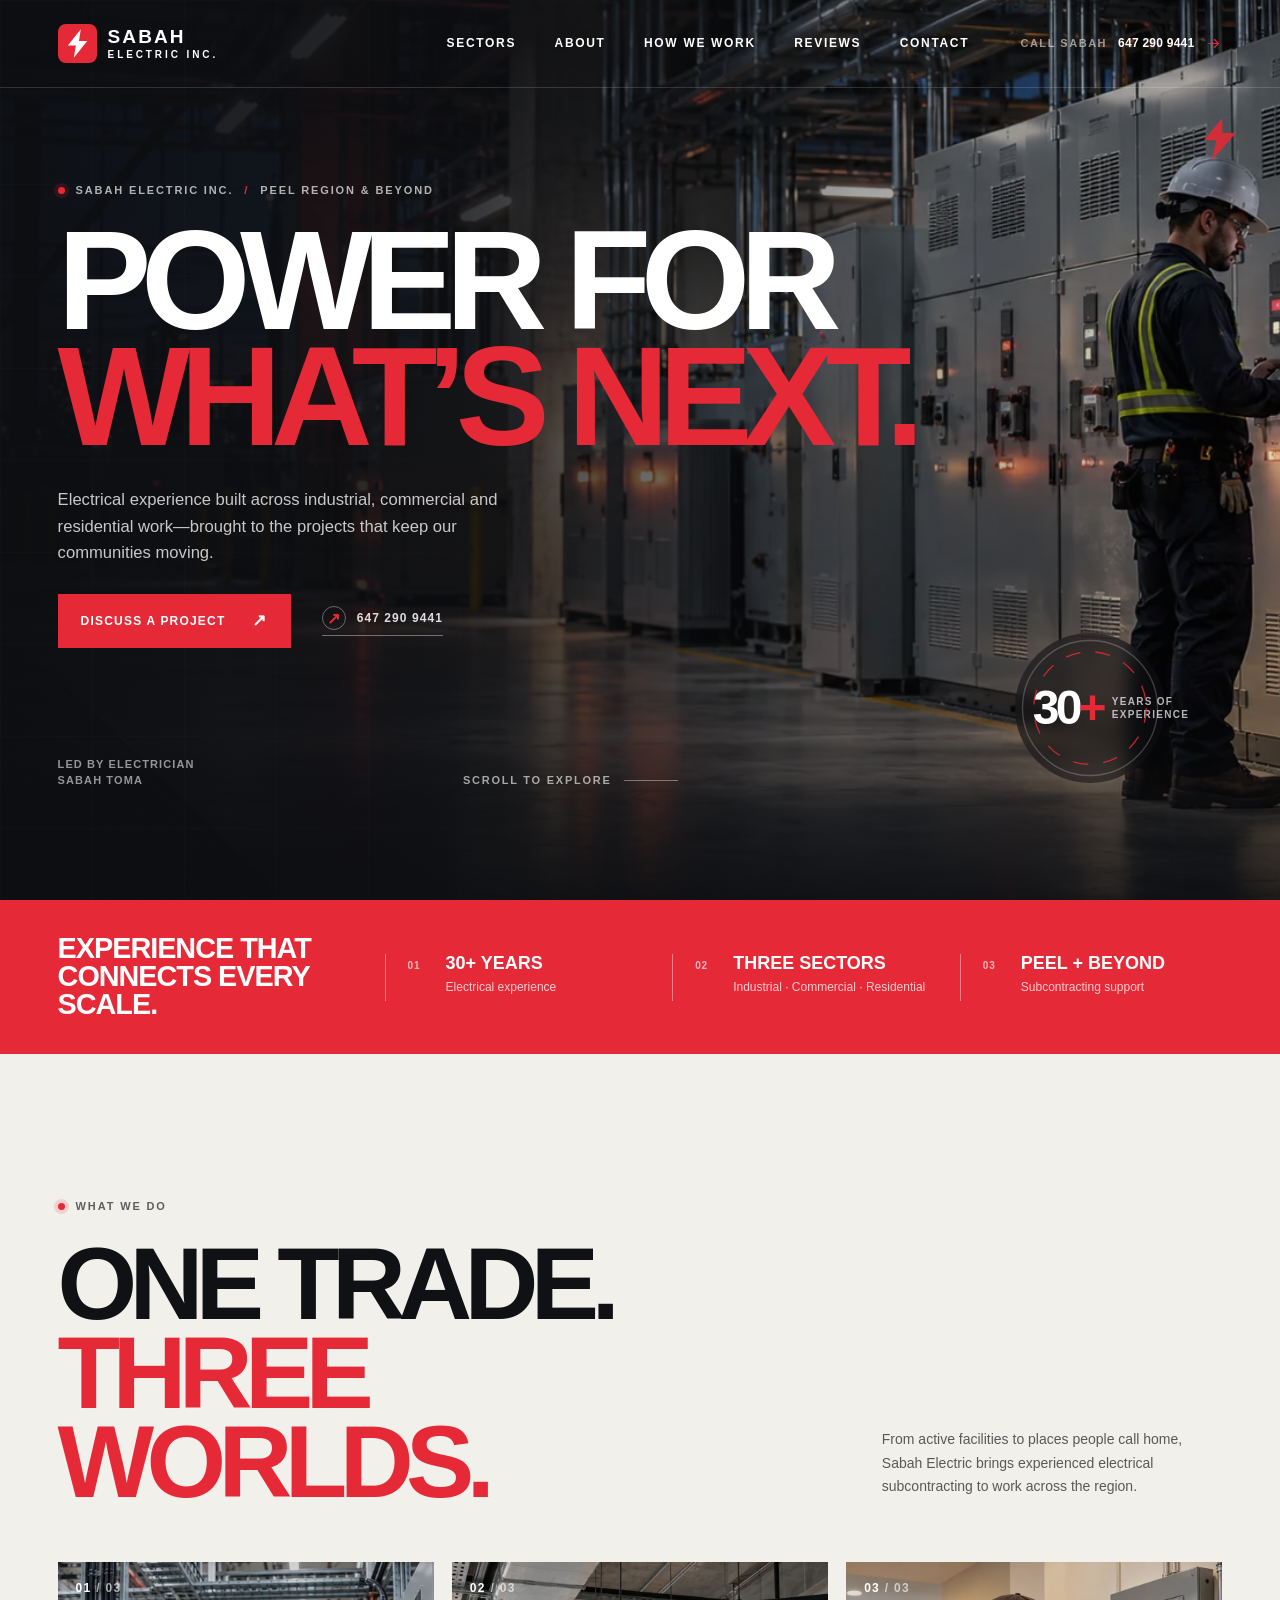
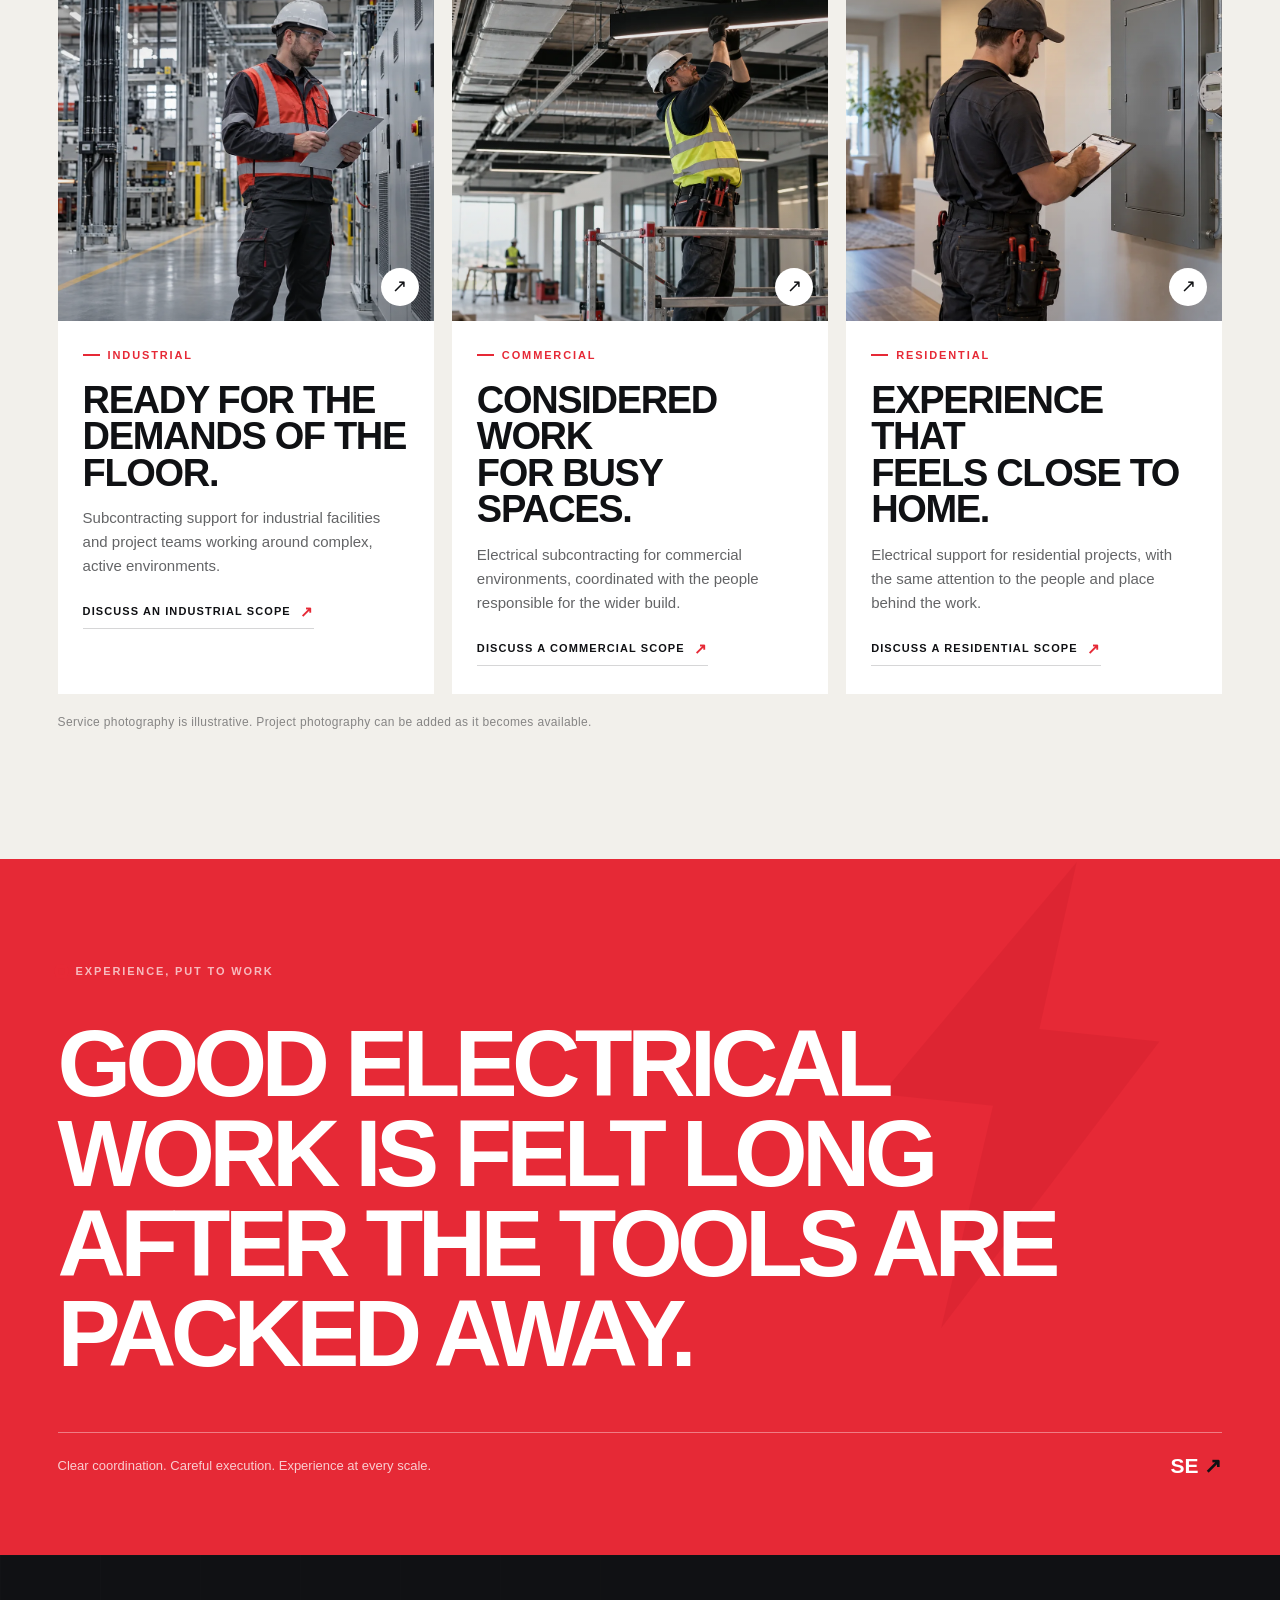
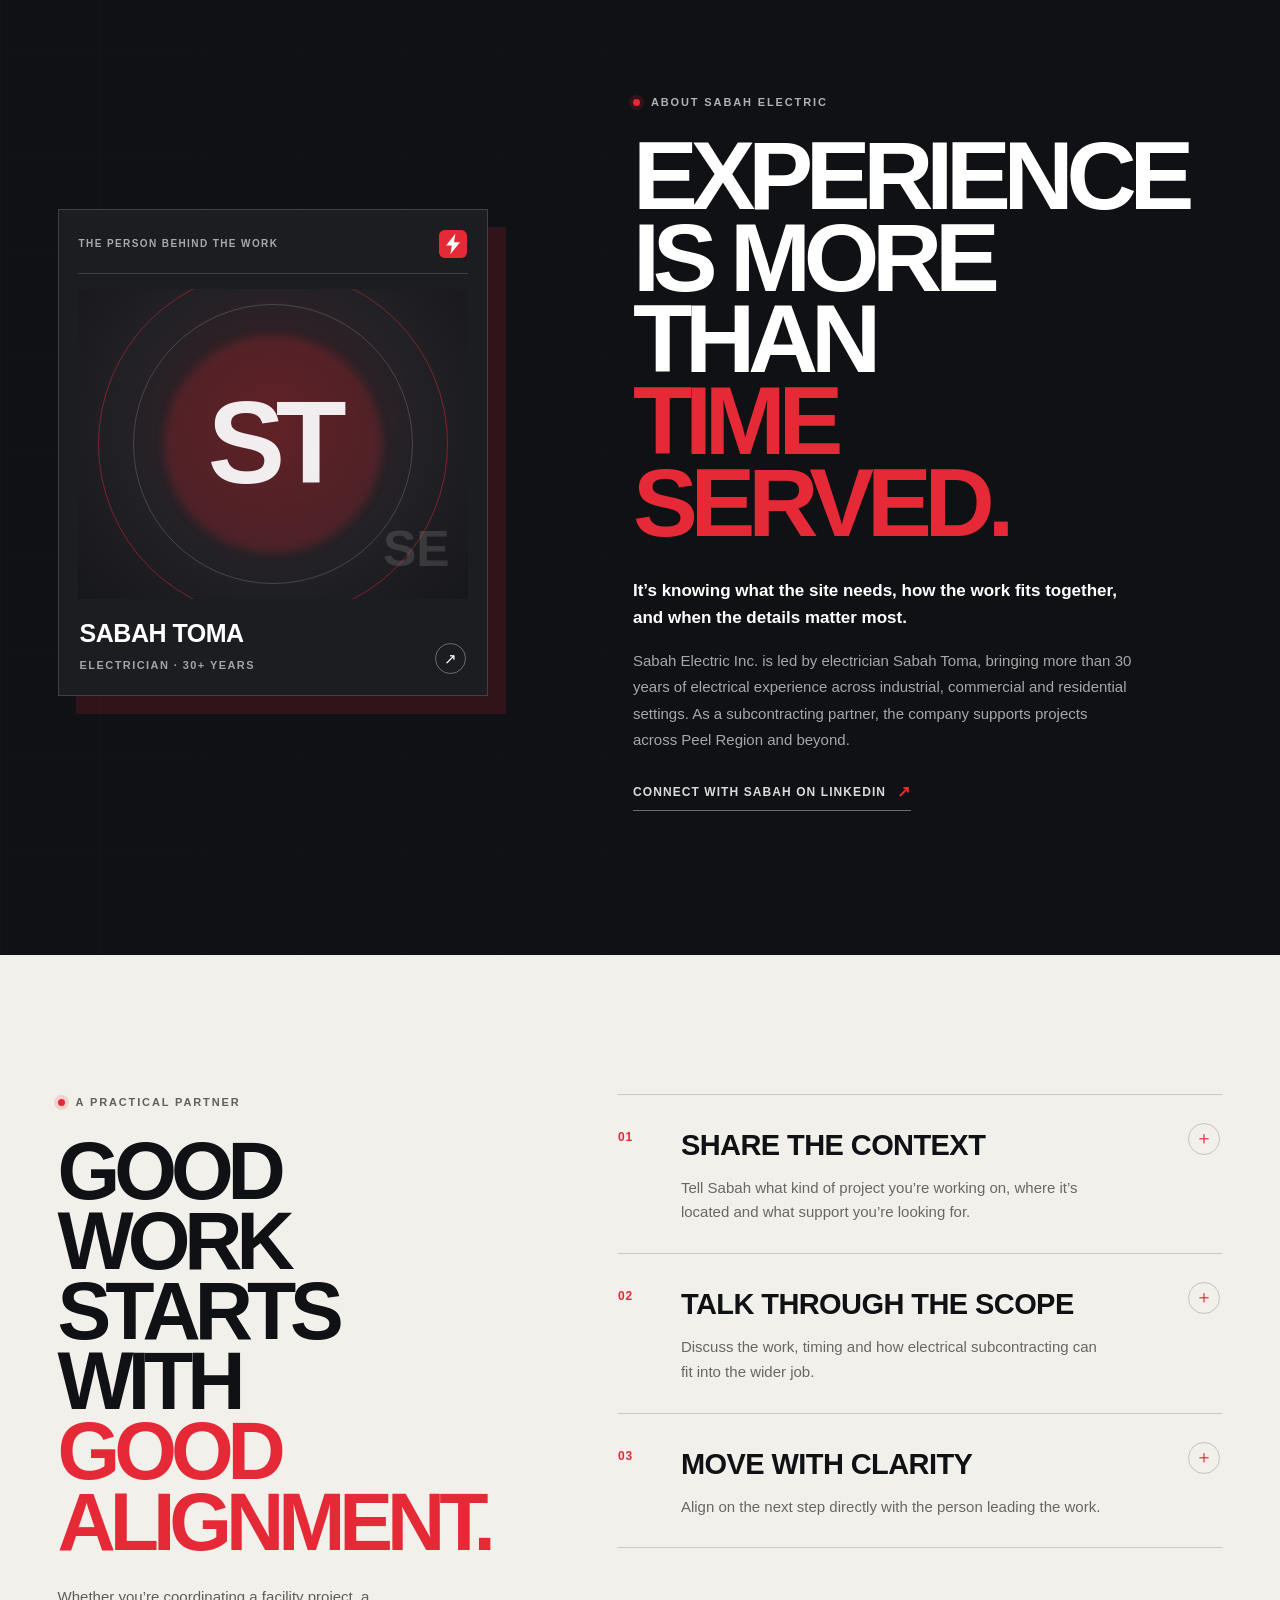
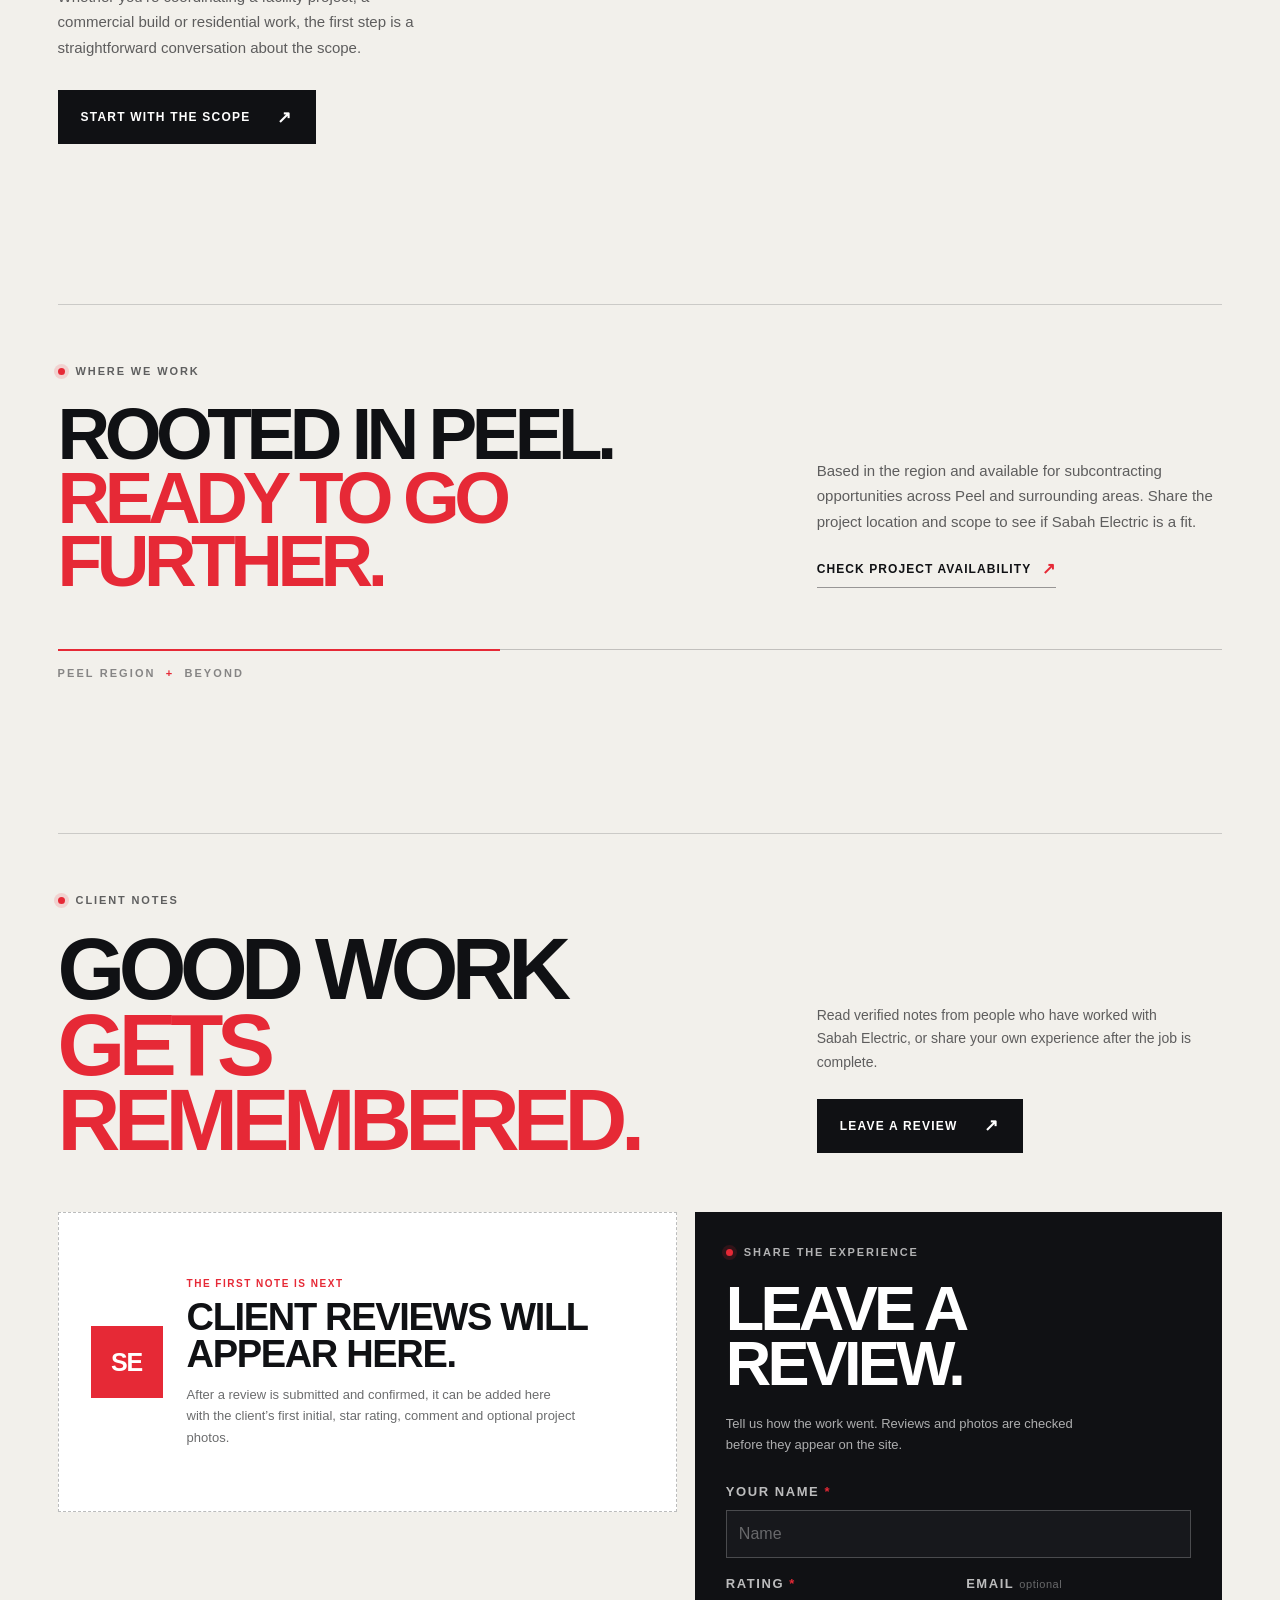
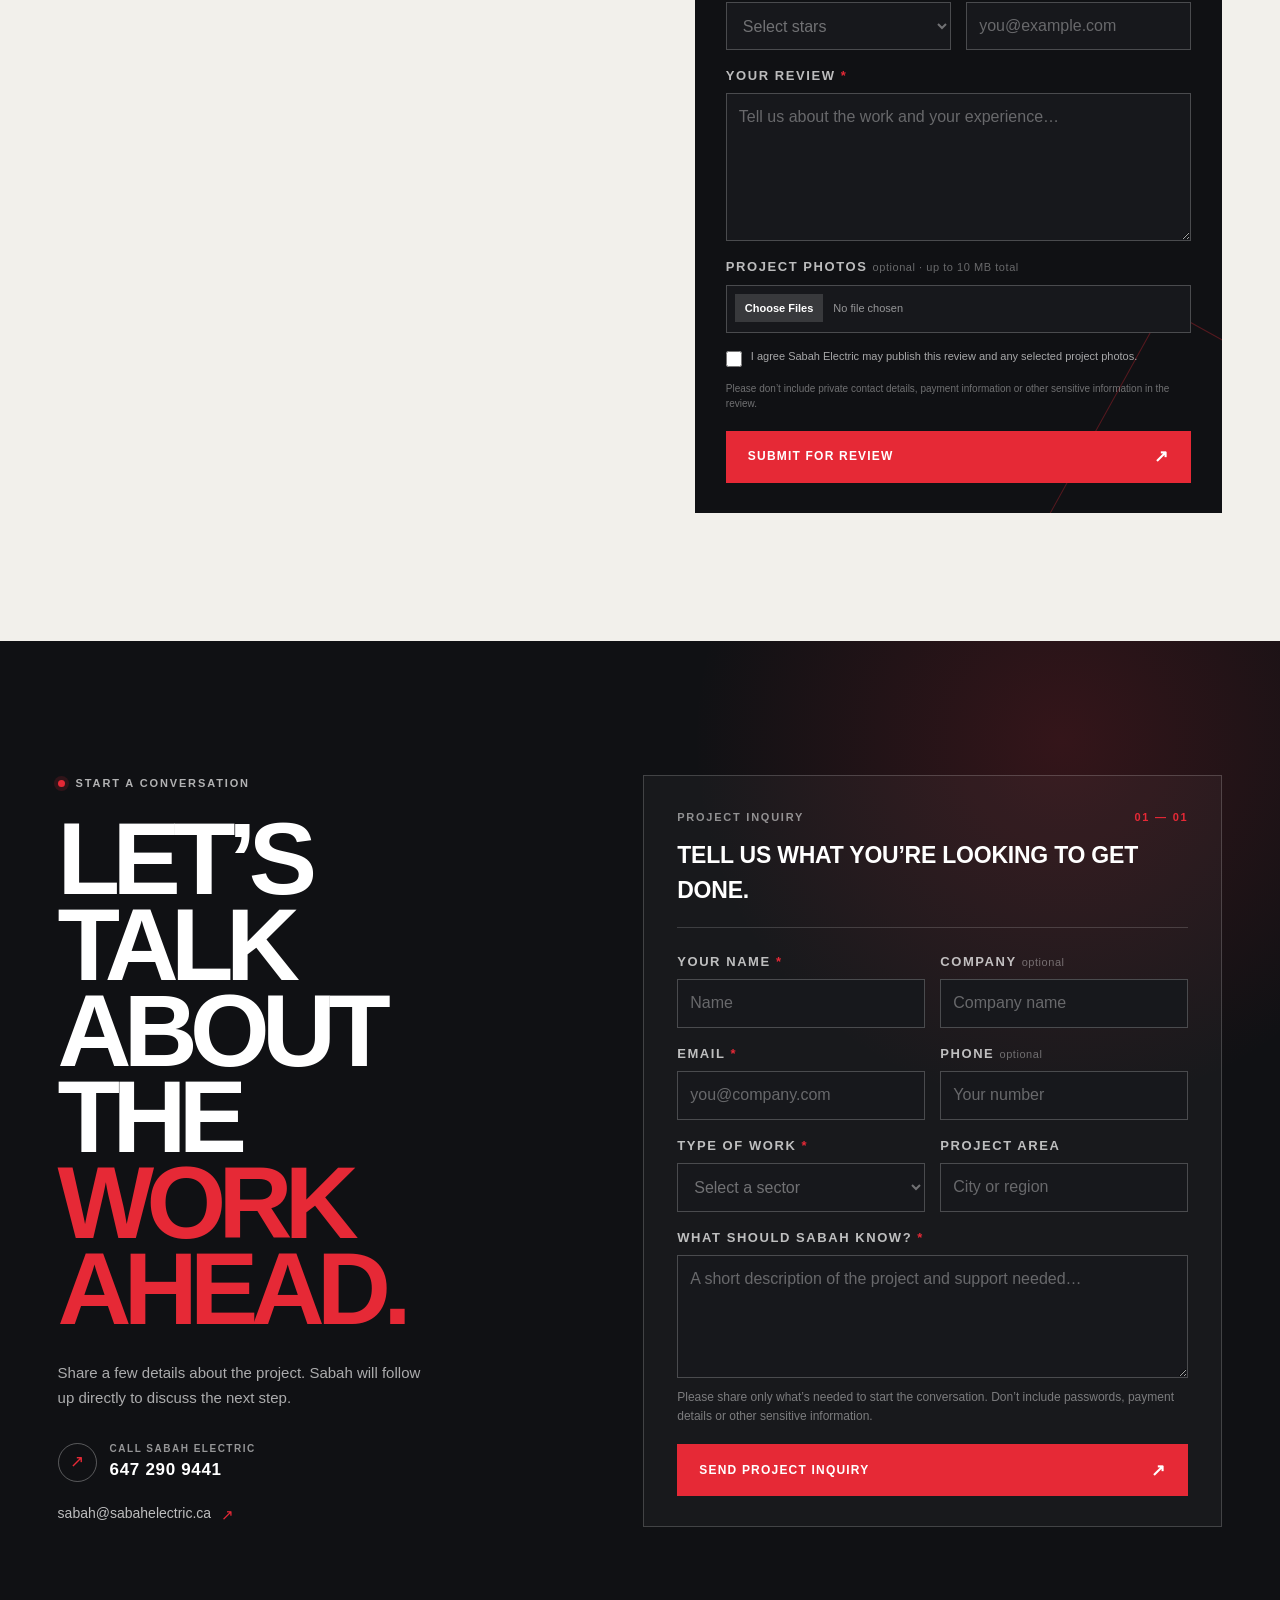
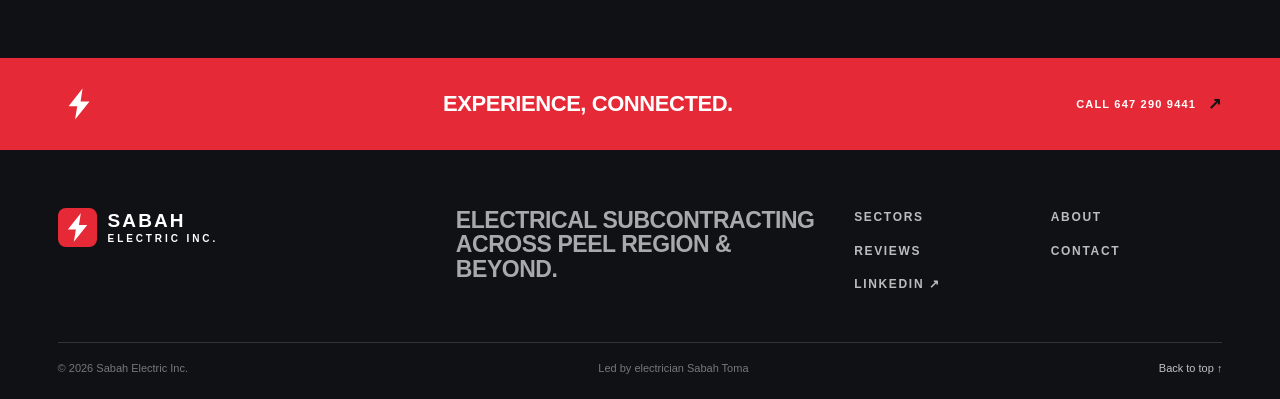
==== commit 64adfd25: "Add client reviews and scroll-to-top navigation" ====
--- a/index.html
+++ b/index.html
@@ -13,6 +13,7 @@
     <link rel="icon" type="image/svg+xml" href="assets/favicon.svg">
     <link rel="preload" as="image" href="assets/hero-industrial.webp" fetchpriority="high">
     <link rel="stylesheet" href="styles.css">
+    <script src="reviews.js" defer></script>
     <script src="script.js" defer></script>
   </head>
   <body>
@@ -31,6 +32,7 @@
         <a href="#work">Sectors</a>
         <a href="#about">About</a>
         <a href="#approach">How we work</a>
+        <a href="#reviews">Reviews</a>
         <a href="#contact">Contact</a>
       </nav>
       <a class="header-phone" href="tel:+16472909441" aria-label="Call Sabah Electric at 647 290 9441">
@@ -165,6 +167,54 @@
         </div>
       </section>
 
+      <section class="reviews section-paper" id="reviews" aria-labelledby="reviews-title">
+        <div class="shell">
+          <div class="reviews__header" data-reveal>
+            <div>
+              <p class="eyebrow"><span class="eyebrow-dot"></span> Client notes</p>
+              <h2 id="reviews-title">Good work<br><span>gets remembered.</span></h2>
+            </div>
+            <div class="reviews__intro">
+              <p>Read verified notes from people who have worked with Sabah Electric, or share your own experience after the job is complete.</p>
+              <a class="button button--dark" href="#review-form">Leave a review <span class="button-arrow" aria-hidden="true">↗</span></a>
+            </div>
+          </div>
+          <div class="reviews__layout">
+            <div class="reviews-list" id="reviews-list" aria-live="polite">
+              <div class="reviews-empty" data-reveal>
+                <span class="reviews-empty__mark" aria-hidden="true">SE</span>
+                <div>
+                  <p class="reviews-empty__label">The first note is next</p>
+                  <h3>Client reviews will appear here.</h3>
+                  <p>After a review is submitted and confirmed, it can be added here with the client’s first initial, star rating, comment and optional project photos.</p>
+                </div>
+              </div>
+            </div>
+            <div class="review-form-card" id="review-form" data-reveal>
+              <p class="eyebrow eyebrow--light"><span class="eyebrow-dot"></span> Share the experience</p>
+              <h3>Leave a review.</h3>
+              <p class="review-form-card__intro">Tell us how the work went. Reviews and photos are checked before they appear on the site.</p>
+              <form class="review-form" action="https://formsubmit.co/sabah@sabahelectric.ca" method="POST" enctype="multipart/form-data">
+                <input type="hidden" name="_subject" value="New client review — Sabah Electric Inc.">
+                <input type="hidden" name="_template" value="table">
+                <input type="hidden" name="_next" value="https://sabahelectric.github.io/thanks.html?review=1">
+                <input type="text" name="_honey" class="form-honey" tabindex="-1" autocomplete="off" aria-hidden="true">
+                <label class="field"><span>Your name <b>*</b></span><input name="name" type="text" autocomplete="name" placeholder="Name" required></label>
+                <div class="form-row">
+                  <label class="field"><span>Rating <b>*</b></span><select name="rating" required><option value="" disabled selected>Select stars</option><option>5 stars</option><option>4 stars</option><option>3 stars</option><option>2 stars</option><option>1 star</option></select></label>
+                  <label class="field"><span>Email <small>optional</small></span><input name="email" type="email" autocomplete="email" placeholder="you@example.com"></label>
+                </div>
+                <label class="field field--message"><span>Your review <b>*</b></span><textarea name="review" rows="5" placeholder="Tell us about the work and your experience…" required></textarea></label>
+                <label class="field field--file"><span>Project photos <small>optional · up to 10 MB total</small></span><input name="project-photos" type="file" accept="image/png,image/jpeg,image/webp" multiple></label>
+                <label class="review-consent"><input name="publish-consent" type="checkbox" value="I agree to publish this review and selected photos" required><span>I agree Sabah Electric may publish this review and any selected project photos.</span></label>
+                <p class="review-form__privacy">Please don’t include private contact details, payment information or other sensitive information in the review.</p>
+                <button class="button button--red form-submit" type="submit">Submit for review <span class="button-arrow" aria-hidden="true">↗</span></button>
+              </form>
+            </div>
+          </div>
+        </div>
+      </section>
+
       <section class="contact section-dark" id="contact" aria-labelledby="contact-title">
         <div class="contact__glow" aria-hidden="true"></div>
         <div class="shell contact__grid">
@@ -210,7 +260,7 @@
         <div class="footer-main">
           <a class="brand brand--footer" href="#top" aria-label="Sabah Electric Inc., back to top"><img class="brand-mark" src="assets/bolt-mark.svg" alt="" width="42" height="42"><span class="brand-name"><strong>SABAH</strong><span>ELECTRIC INC.</span></span></a>
           <p class="footer-statement">Electrical subcontracting<br>across Peel Region &amp; beyond.</p>
-          <div class="footer-links"><a href="#work">Sectors</a><a href="#about">About</a><a href="#contact">Contact</a><a href="https://www.linkedin.com/in/sabah-toma-922b213a3/" target="_blank" rel="noreferrer">LinkedIn ↗</a></div>
+          <div class="footer-links"><a href="#work">Sectors</a><a href="#about">About</a><a href="#reviews">Reviews</a><a href="#contact">Contact</a><a href="https://www.linkedin.com/in/sabah-toma-922b213a3/" target="_blank" rel="noreferrer">LinkedIn ↗</a></div>
         </div>
         <div class="footer-bottom"><span>© <span id="current-year">2026</span> Sabah Electric Inc.</span><span>Led by electrician Sabah Toma</span><a href="#top">Back to top ↑</a></div>
       </div>
--- a/styles.css
+++ b/styles.css
@@ -186,6 +186,52 @@
 .service-area__line span { display: block; width: 38%; height: 2px; background: var(--red); }
 .service-area__caption { grid-column: 1 / -1; margin: 15px 0 0; color: rgba(16,17,20,.48); font-size: 9px; font-weight: 900; letter-spacing: .19em; }
 .service-area__caption span { padding: 0 5px; color: var(--red); }
+
+.reviews { padding: 0 0 128px; }
+.reviews__header { display: grid; grid-template-columns: 1fr .62fr; column-gap: 9%; align-items: end; padding: 58px 0 54px; border-top: 1px solid var(--line-light); }
+.reviews__header .eyebrow { margin-bottom: 22px; }
+.reviews h2 { margin: 0; font-family: var(--display); font-size: clamp(48px,6.8vw,92px); font-weight: 900; line-height: .87; letter-spacing: -.075em; text-transform: uppercase; }
+.reviews h2 span { color: var(--red); }
+.reviews__intro { padding-bottom: 5px; }
+.reviews__intro p { max-width: 380px; margin: 0 0 24px; color: rgba(16,17,20,.66); font-size: 14px; line-height: 1.7; }
+.reviews__layout { display: grid; grid-template-columns: 1.08fr .92fr; gap: 18px; align-items: start; }
+.reviews-list { display: grid; gap: 18px; min-width: 0; }
+.reviews-empty, .review-card { min-width: 0; background: var(--white); }
+.reviews-empty { display: flex; align-items: center; gap: 24px; min-height: 300px; padding: 32px; border: 1px dashed rgba(16,17,20,.28); }
+.reviews-empty__mark { display: grid; flex: 0 0 auto; place-items: center; width: 72px; height: 72px; color: var(--white); background: var(--red); font-family: var(--display); font-size: 25px; font-weight: 900; letter-spacing: -.04em; }
+.reviews-empty__label { margin: 0 0 8px; color: var(--red); font-size: 10px; font-weight: 900; letter-spacing: .15em; text-transform: uppercase; }
+.reviews-empty h3 { margin: 0 0 12px; font-family: var(--display); font-size: clamp(26px,3vw,38px); font-weight: 900; line-height: .95; letter-spacing: -.035em; text-transform: uppercase; }
+.reviews-empty > div > p:last-child { max-width: 390px; margin: 0; color: rgba(16,17,20,.62); font-size: 13px; line-height: 1.65; }
+.review-card { padding: 31px 30px 27px; }
+.review-card__top { display: flex; align-items: center; justify-content: space-between; gap: 12px; padding-bottom: 16px; border-bottom: 1px solid var(--line-light); }
+.review-card__rating { display: flex; gap: 4px; color: rgba(16,17,20,.24); font-size: 18px; line-height: 1; letter-spacing: .04em; }
+.review-card__rating .is-filled { color: var(--red); }
+.review-card__verified { color: var(--red); font-size: 10px; font-weight: 900; letter-spacing: .13em; text-transform: uppercase; }
+.review-card__quote { margin: 28px 0 30px; font-family: var(--display); font-size: clamp(26px,3.2vw,42px); font-weight: 900; line-height: .98; letter-spacing: -.04em; text-transform: uppercase; }
+.review-card__quote::before { margin-right: 3px; color: var(--red); content: "“"; }
+.review-card__author { display: flex; align-items: center; gap: 13px; padding-top: 18px; border-top: 1px solid var(--line-light); }
+.review-card__avatar { display: grid; flex: 0 0 auto; place-items: center; width: 48px; height: 48px; color: var(--white); background: var(--ink); font-family: var(--display); font-size: 22px; font-weight: 900; }
+.review-card__author > div { display: grid; gap: 3px; }
+.review-card__author strong { font-family: var(--display); font-size: 17px; font-weight: 900; letter-spacing: -.02em; text-transform: uppercase; }
+.review-card__author span { color: rgba(16,17,20,.54); font-size: 10px; font-weight: 800; letter-spacing: .12em; text-transform: uppercase; }
+.review-card__photos { display: grid; grid-template-columns: repeat(3,1fr); gap: 8px; margin-top: 22px; }
+.review-card__photos a { display: block; aspect-ratio: 4 / 3; overflow: hidden; background: var(--ink-soft); }
+.review-card__photos img { width: 100%; height: 100%; object-fit: cover; transition: transform .5s var(--ease); }
+.review-card__photos a:hover img { transform: scale(1.06); }
+.review-form-card { position: relative; overflow: hidden; padding: 32px 31px 30px; color: var(--white); background: var(--ink); }
+.review-form-card::after { position: absolute; right: -42px; bottom: -72px; width: 170px; height: 250px; border: 1px solid rgba(230,41,54,.32); content: ""; transform: rotate(29deg); }
+.review-form-card > * { position: relative; z-index: 1; }
+.review-form-card .eyebrow { margin-bottom: 20px; }
+.review-form-card h3 { margin: 0; font-family: var(--display); font-size: clamp(42px,5vw,63px); font-weight: 900; line-height: .87; letter-spacing: -.06em; text-transform: uppercase; }
+.review-form-card__intro { max-width: 380px; margin: 22px 0 27px; color: rgba(255,255,255,.66); font-size: 13px; line-height: 1.65; }
+.review-form .field { margin-bottom: 16px; }
+.review-form .form-row { gap: 15px; }
+.review-form .field input[type="file"] { min-height: 48px; padding: 8px; color: rgba(255,255,255,.55); font-size: 11px; }
+.review-form .field input[type="file"]::file-selector-button { margin-right: 10px; padding: 8px 10px; border: 0; color: var(--white); background: rgba(255,255,255,.14); font-size: 11px; font-weight: 800; cursor: pointer; }
+.review-consent { display: flex; align-items: flex-start; gap: 9px; margin: 8px 0 14px; color: rgba(255,255,255,.63); font-size: 11px; line-height: 1.45; cursor: pointer; }
+.review-consent input { flex: 0 0 auto; width: 16px; height: 16px; margin: 2px 0 0; accent-color: var(--red); }
+.review-form__privacy { margin: 0 0 19px; color: rgba(255,255,255,.4); font-size: 10px; line-height: 1.55; }
+.review-form .form-submit { position: relative; z-index: 1; border: 0; }
 
 .contact { position: relative; overflow: hidden; padding: 134px 0 131px; }
 .contact__glow { position: absolute; right: -13%; top: -28%; width: min(60vw,800px); aspect-ratio: 1; border-radius: 50%; background: radial-gradient(circle,rgba(230,41,54,.17),rgba(230,41,54,0) 68%); }
@@ -359,6 +405,23 @@
   .service-area h2 { font-size: clamp(43px,11vw,66px); }
   .service-area__copy p { font-size: 12px; }
   .service-area__line { margin-top: 17px; }
+  .reviews { padding-bottom: 78px; }
+  .reviews__header { grid-template-columns: 1fr; gap: 26px; padding: 34px 0 34px; }
+  .reviews h2 { font-size: clamp(48px,13vw,76px); }
+  .reviews__intro p { margin-bottom: 20px; font-size: 13px; }
+  .reviews__layout { grid-template-columns: 1fr; gap: 18px; }
+  .reviews-empty { align-items: flex-start; gap: 15px; min-height: 0; padding: 24px 20px; }
+  .reviews-empty__mark { width: 53px; height: 53px; font-size: 19px; }
+  .reviews-empty h3 { font-size: 26px; }
+  .reviews-empty > div > p:last-child { font-size: 12px; }
+  .review-card { padding: 24px 20px 22px; }
+  .review-card__top { align-items: flex-start; flex-direction: column; gap: 10px; }
+  .review-card__quote { font-size: 32px; }
+  .review-card__photos { grid-template-columns: repeat(2,1fr); }
+  .review-form-card { padding: 25px 19px 21px; }
+  .review-form-card h3 { font-size: clamp(43px,13vw,62px); }
+  .review-form-card__intro { font-size: 12px; }
+  .review-form .form-row { grid-template-columns: 1fr; gap: 0; }
   .contact { padding: 85px 0 88px; }
   .contact__grid { grid-template-columns: 1fr; gap: 42px; }
   .contact-copy h2 { font-size: clamp(64px,15vw,91px); }
@@ -374,7 +437,7 @@
   .site-footer { padding: 39px 0 91px; }
   .footer-main { grid-template-columns: 1fr 1fr; gap: 29px 18px; padding-bottom: 31px; }
   .footer-statement { font-size: 19px; }
-  .footer-links { grid-column: 1 / -1; grid-template-columns: repeat(4,auto); justify-content: start; gap: 15px 18px; }
+  .footer-links { grid-column: 1 / -1; grid-template-columns: repeat(3,auto); justify-content: start; gap: 15px 18px; }
   .footer-links a { font-size: 7px; }
   .footer-bottom { align-items: flex-start; flex-wrap: wrap; gap: 10px 16px; font-size: 8px; }
   .footer-bottom > span:nth-child(2) { display: none; }
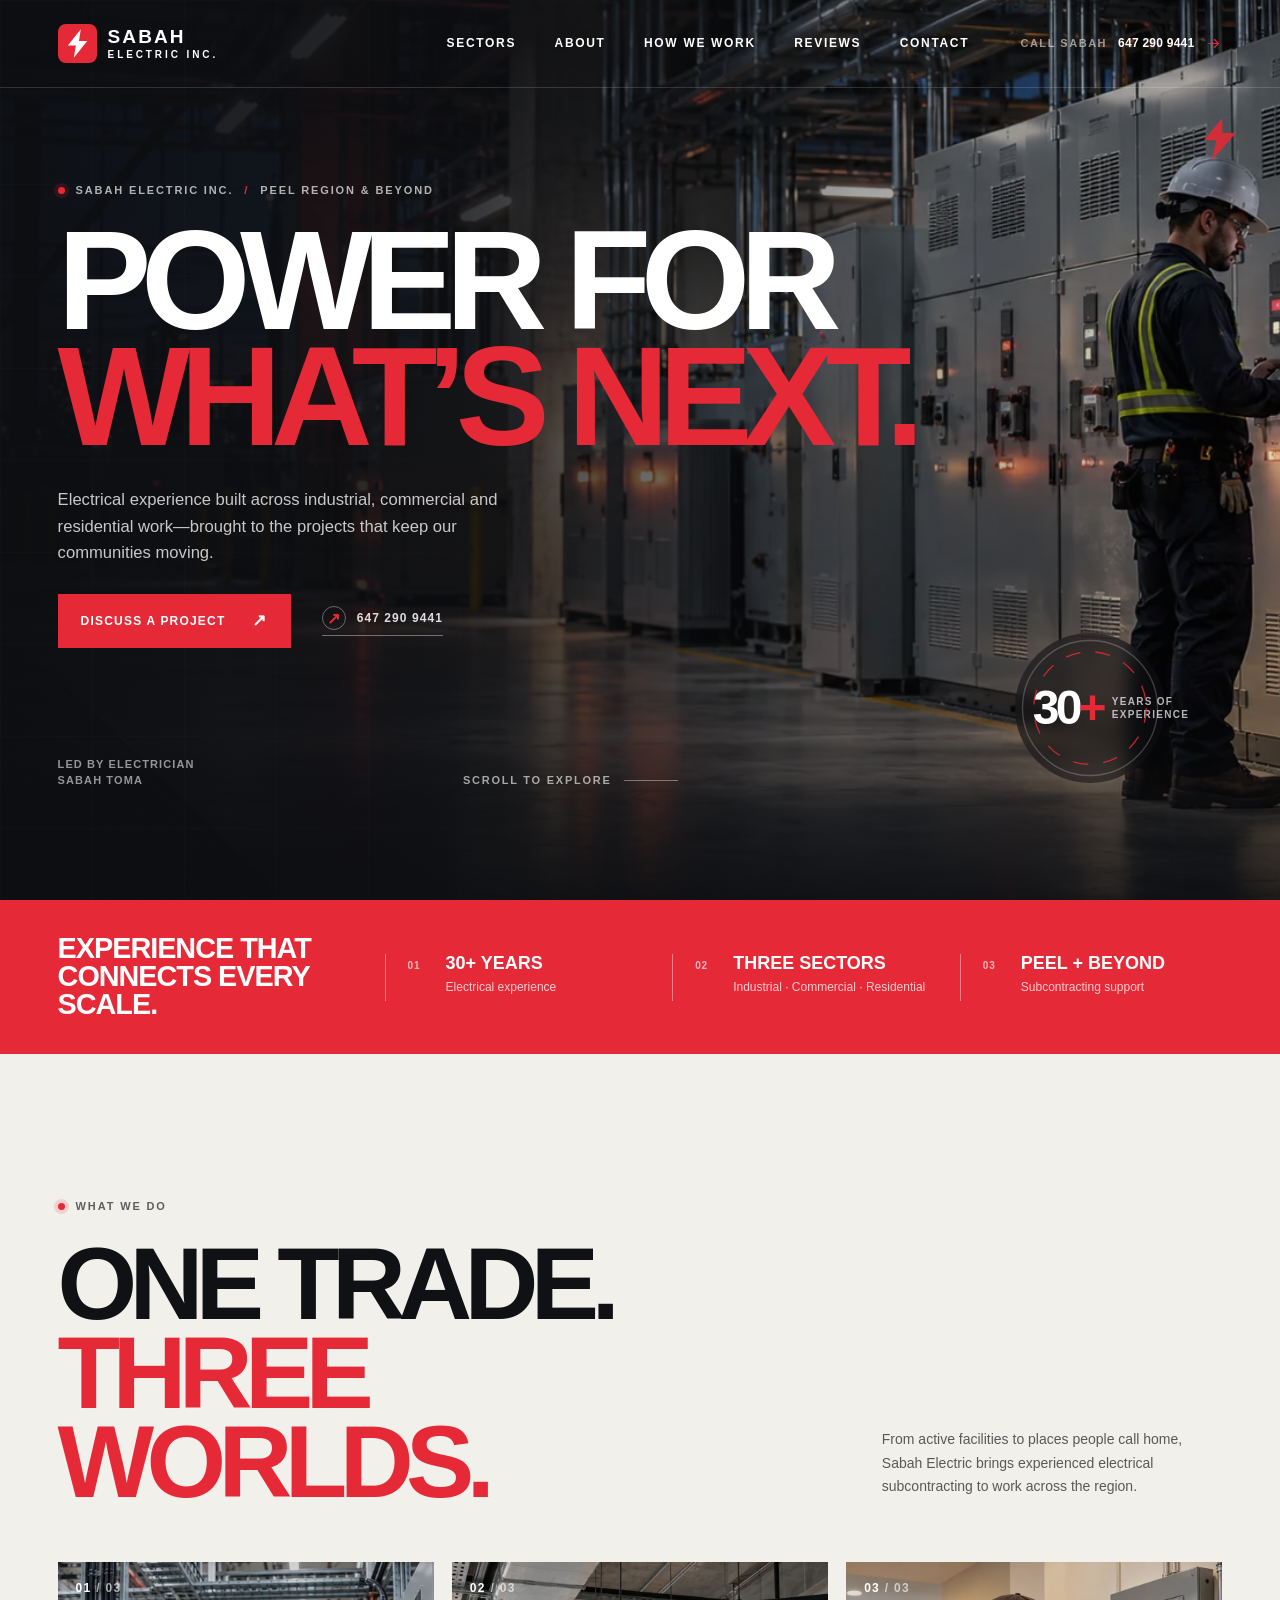
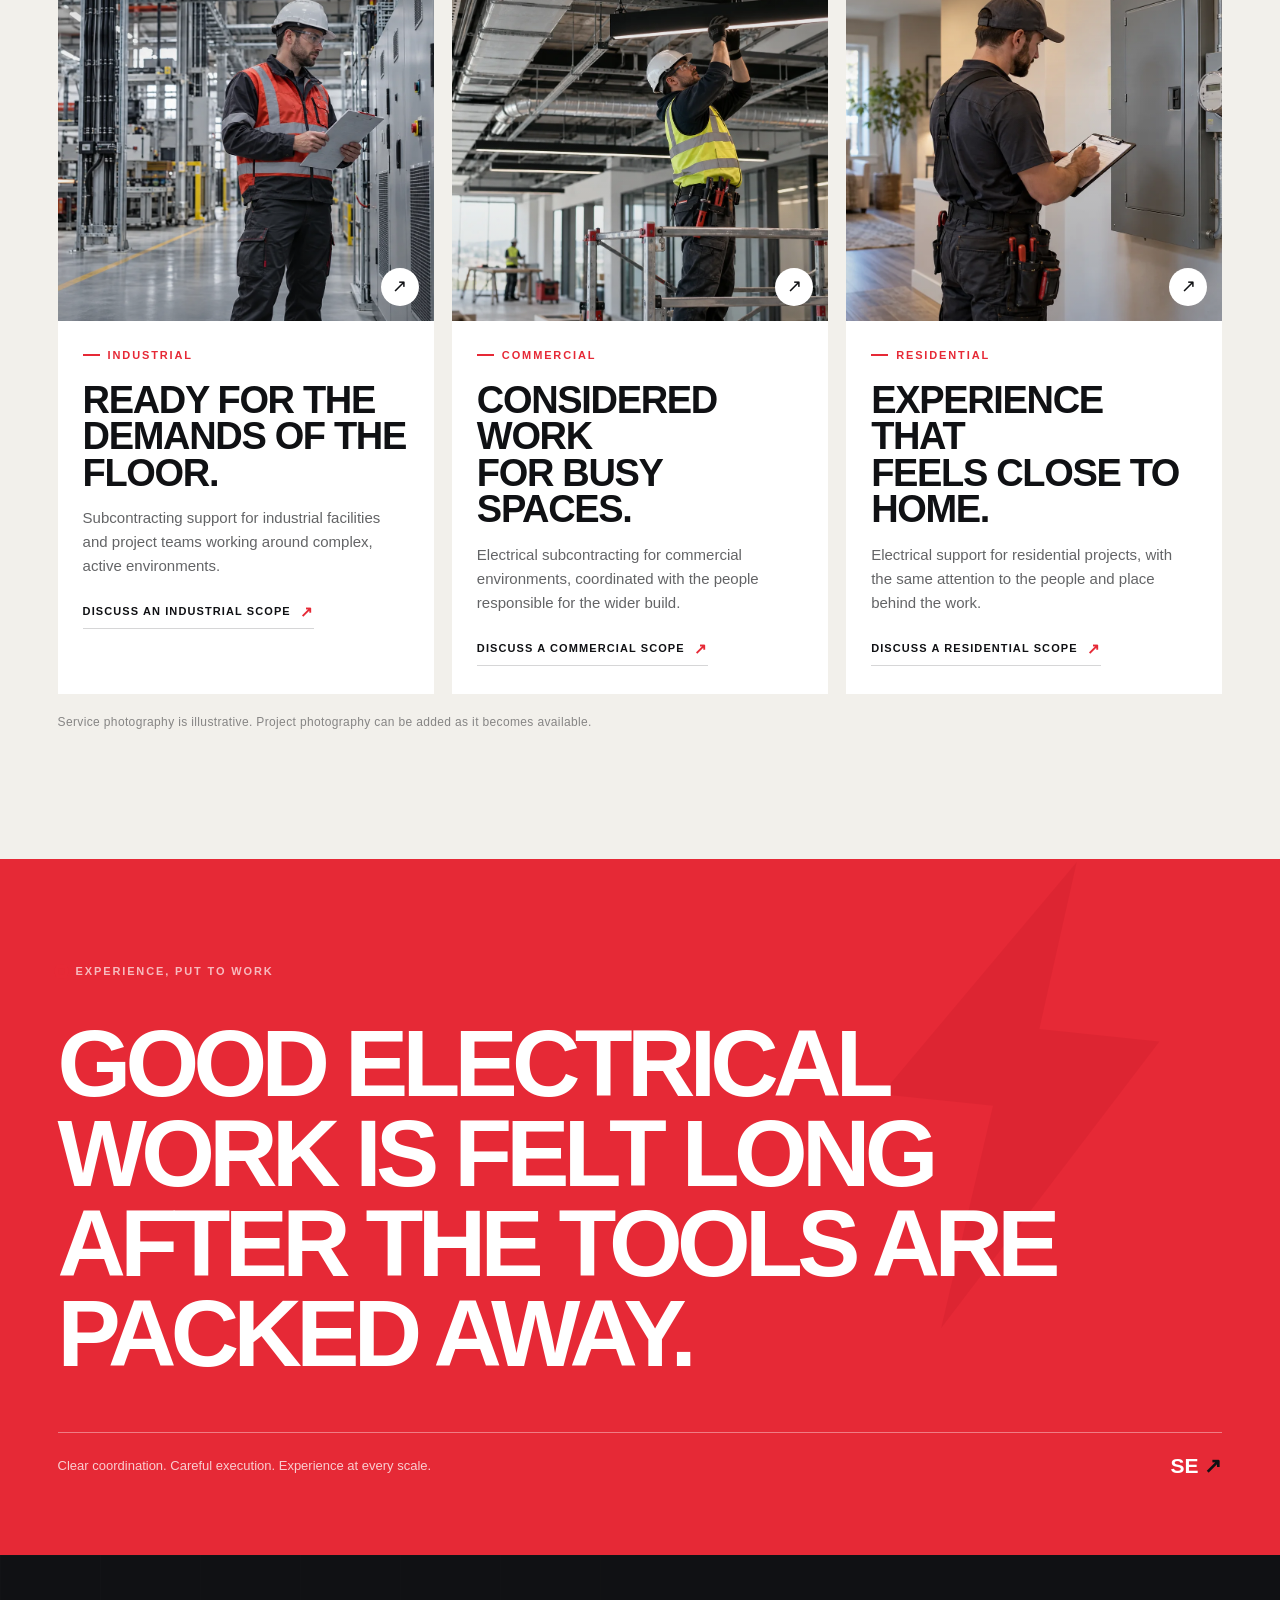
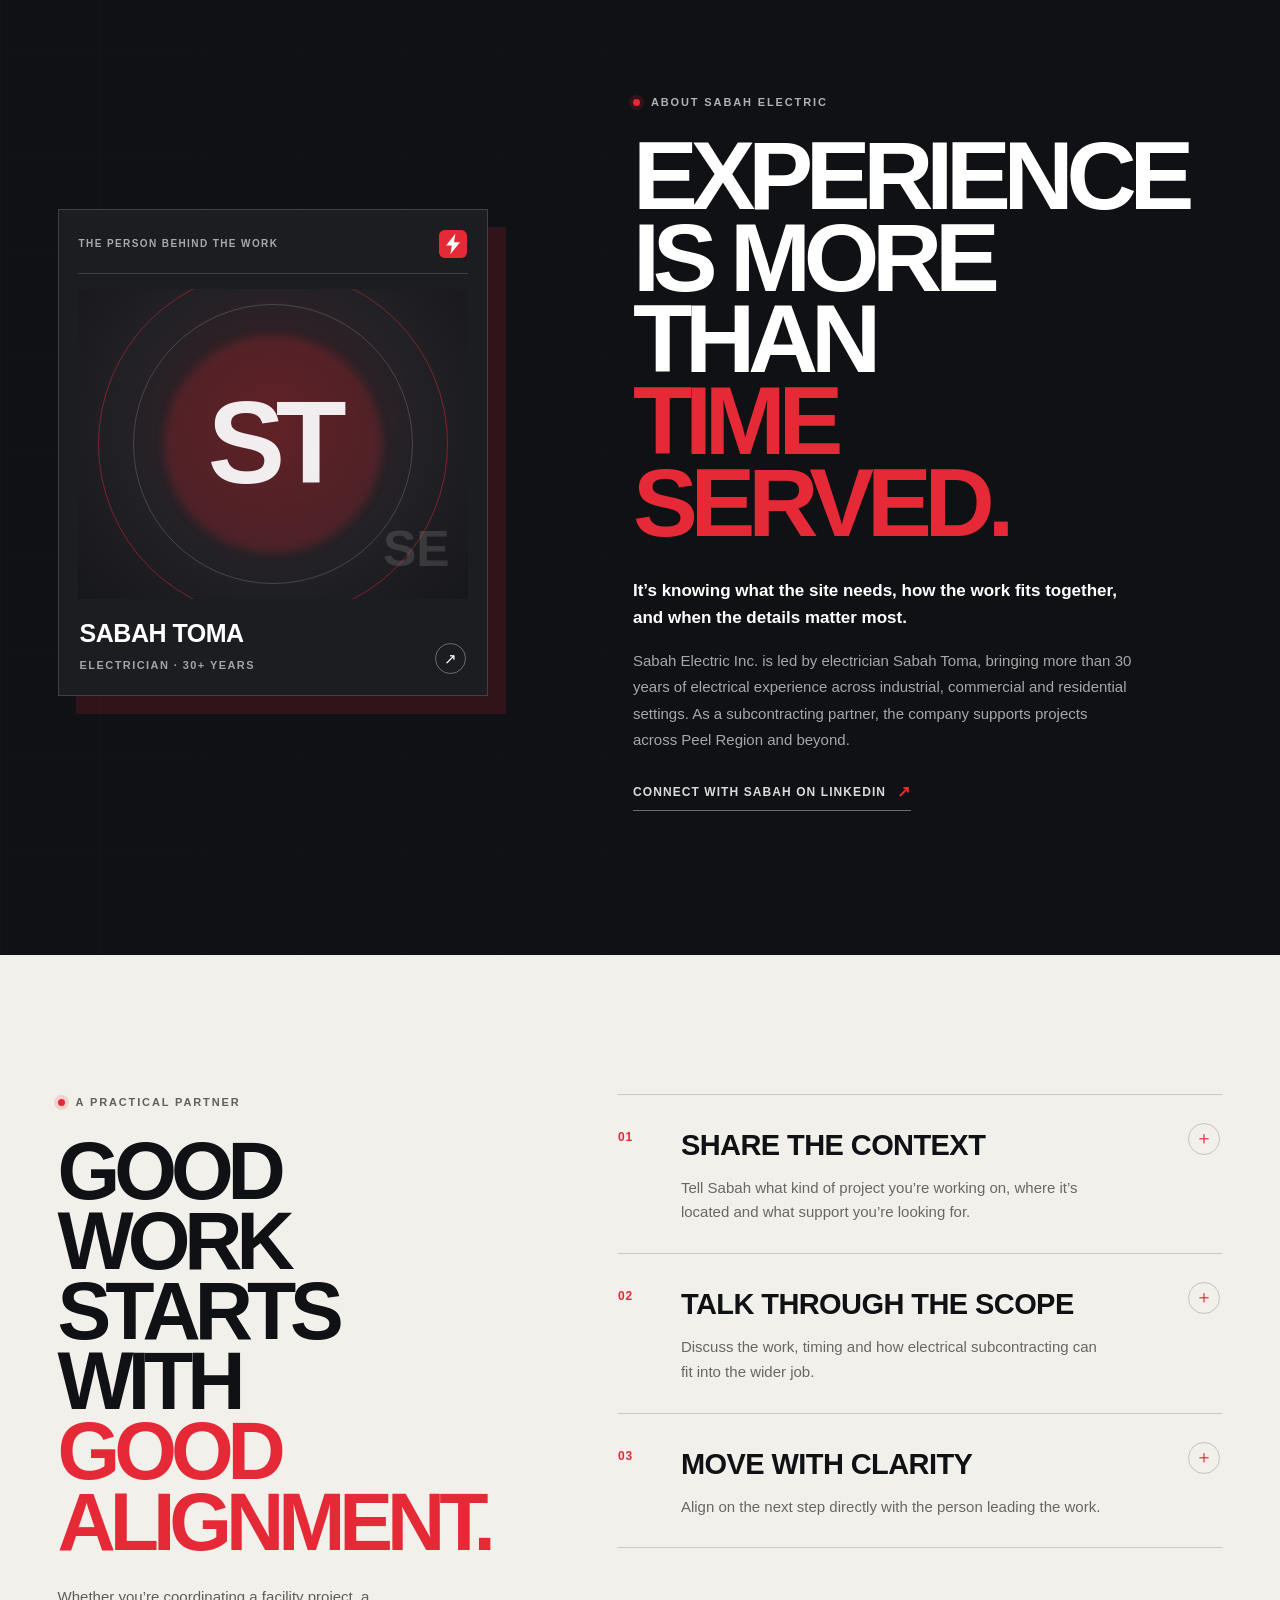
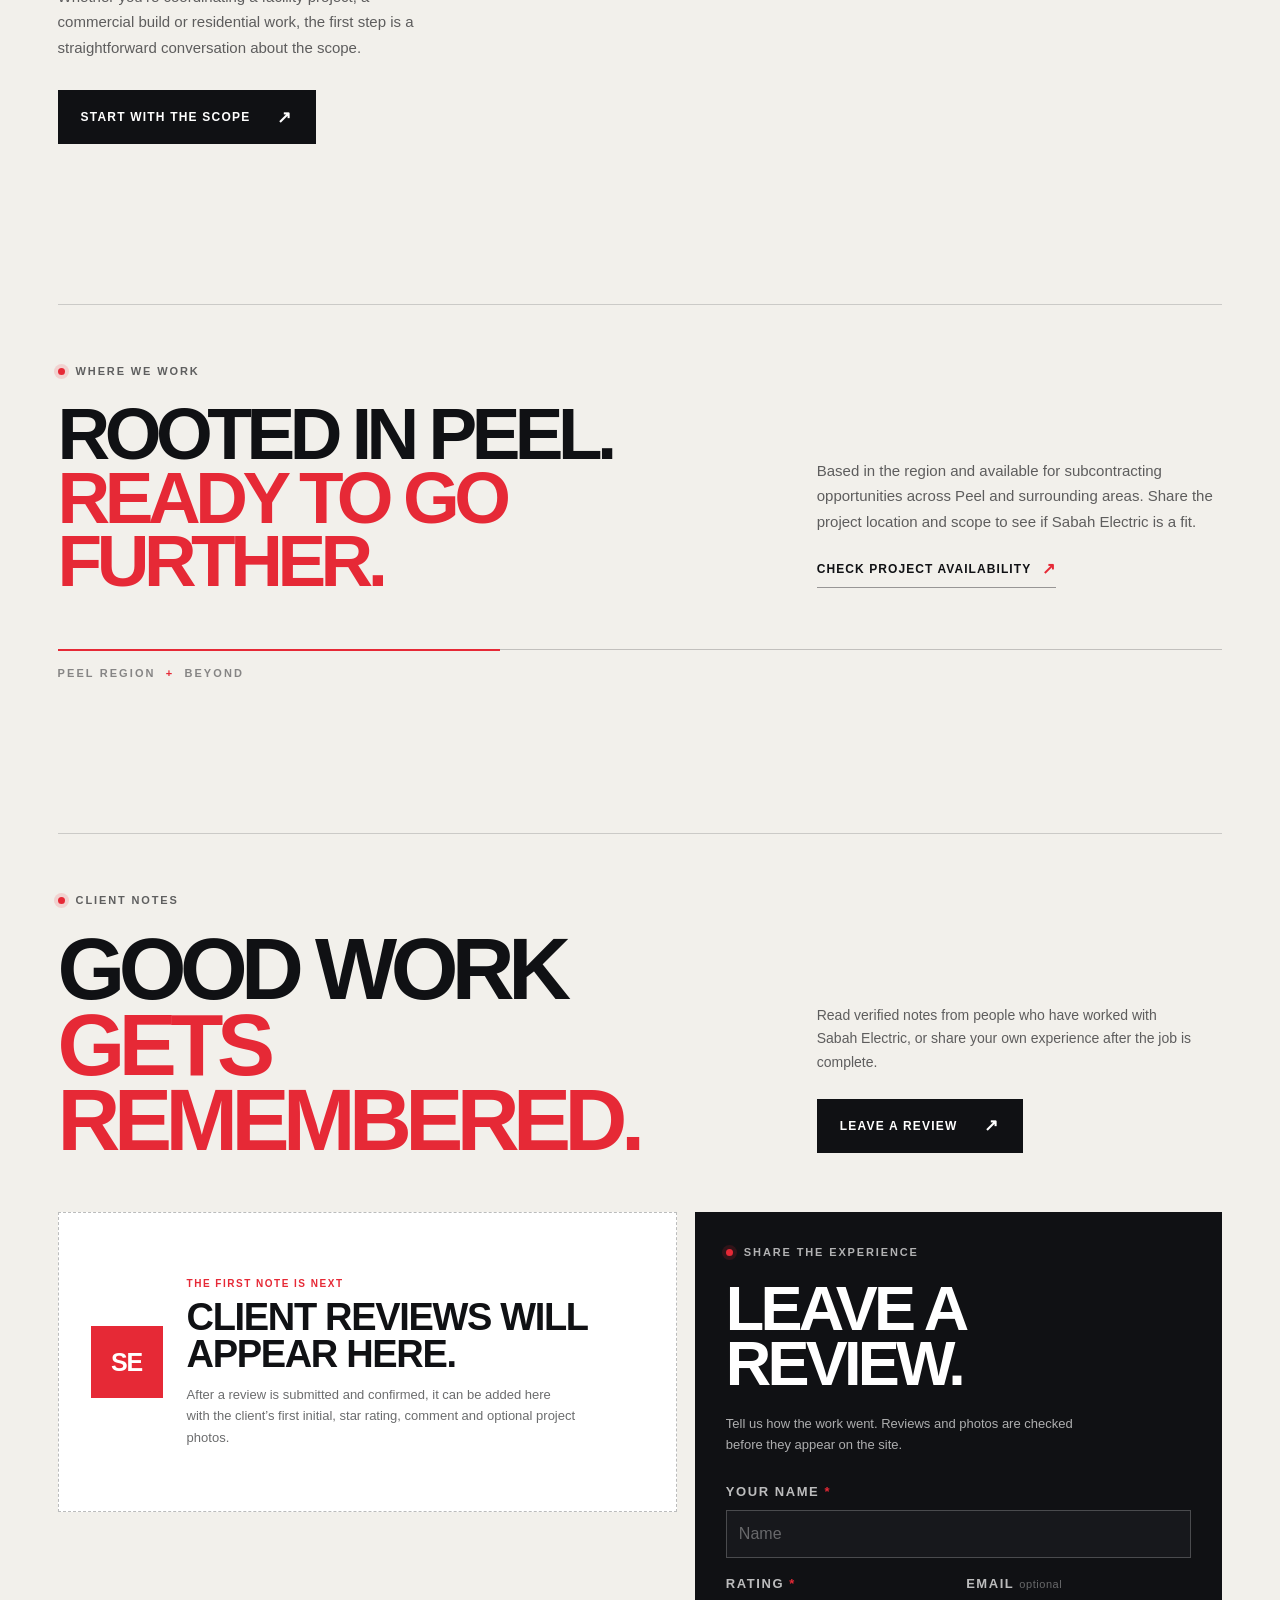
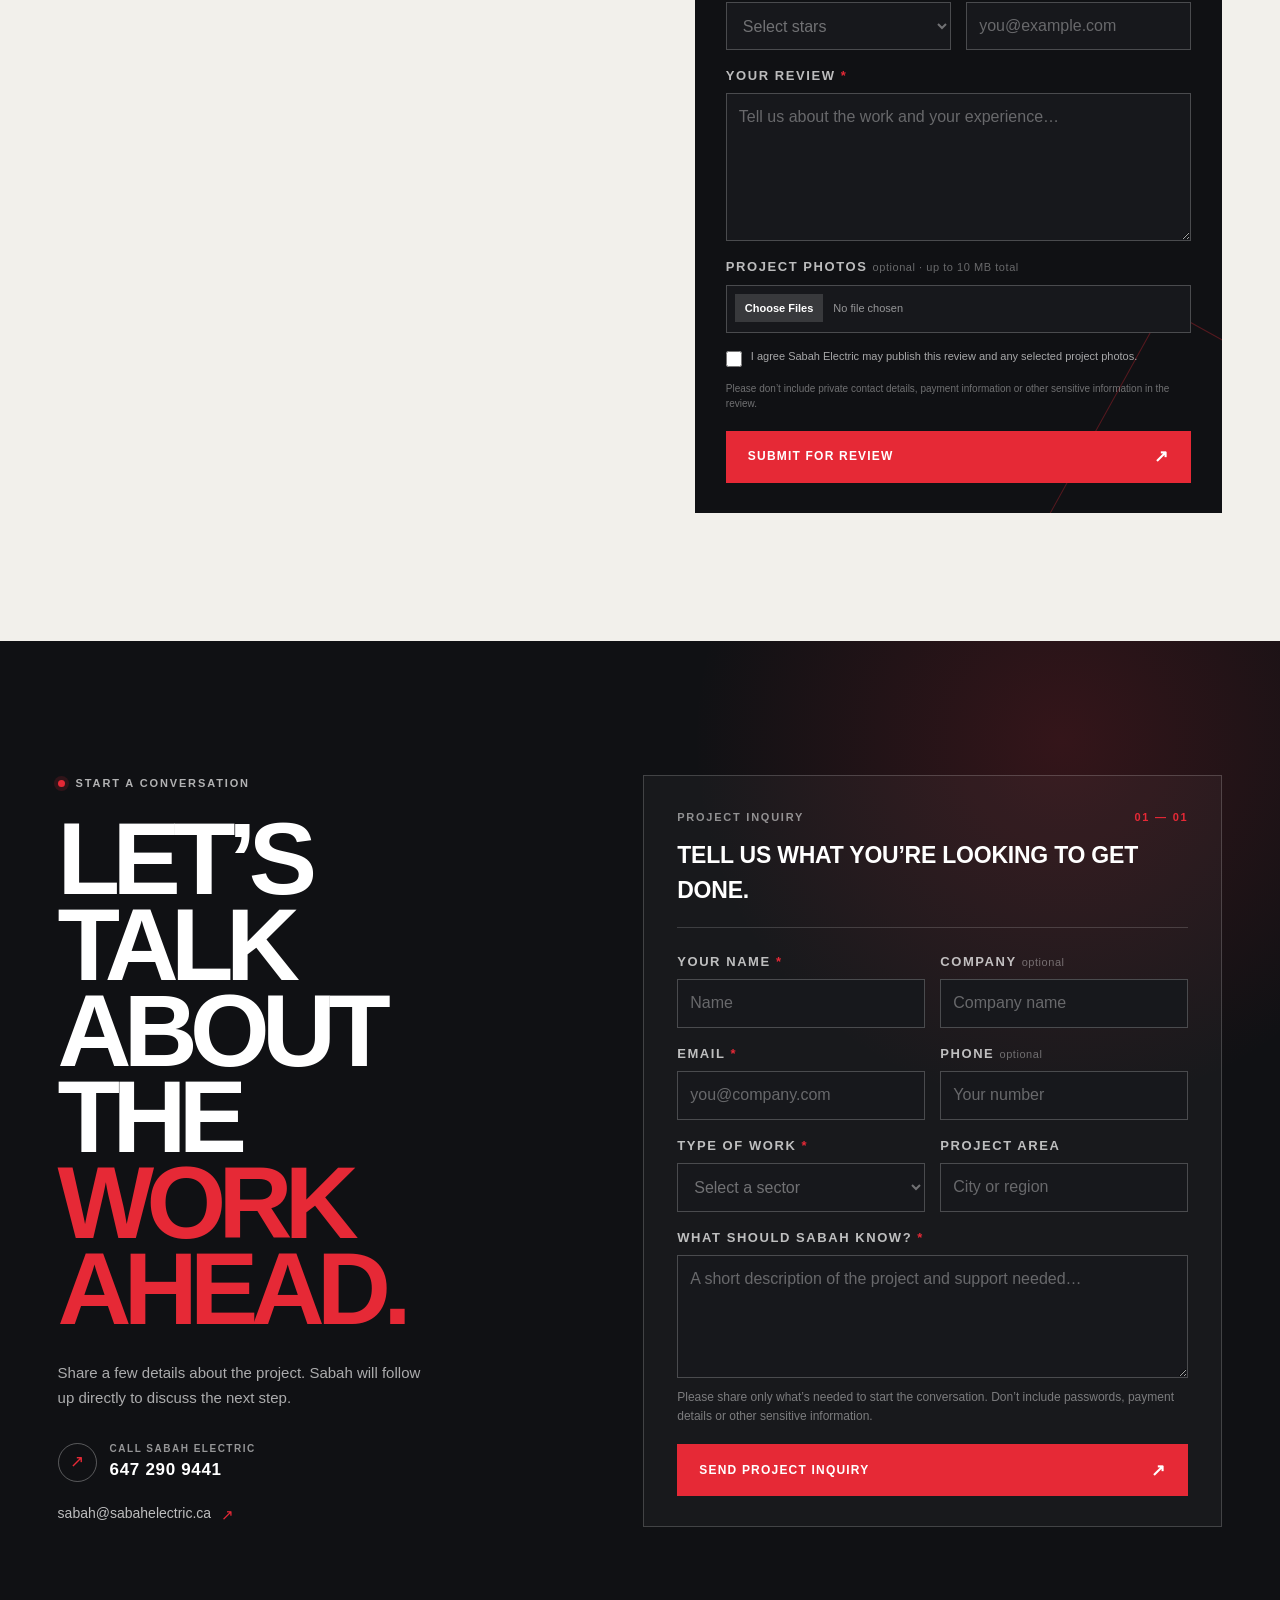
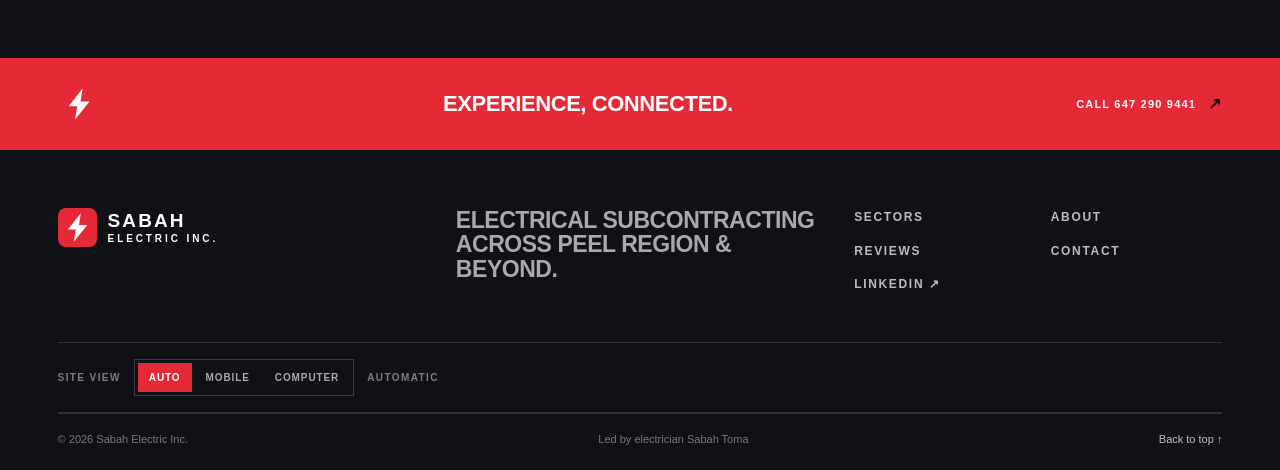
==== commit e014d303: "Add responsive site view controls" ====
--- a/index.html
+++ b/index.html
@@ -262,6 +262,15 @@
           <p class="footer-statement">Electrical subcontracting<br>across Peel Region &amp; beyond.</p>
           <div class="footer-links"><a href="#work">Sectors</a><a href="#about">About</a><a href="#reviews">Reviews</a><a href="#contact">Contact</a><a href="https://www.linkedin.com/in/sabah-toma-922b213a3/" target="_blank" rel="noreferrer">LinkedIn ↗</a></div>
         </div>
+        <div class="footer-view">
+          <span class="footer-view__label">Site view</span>
+          <div class="view-switcher" role="group" aria-label="Choose site view">
+            <button type="button" data-view-mode="auto" aria-pressed="true">Auto</button>
+            <button type="button" data-view-mode="mobile" aria-pressed="false">Mobile</button>
+            <button type="button" data-view-mode="desktop" aria-pressed="false">Computer</button>
+          </div>
+          <span class="view-switcher__status" id="view-mode-status" aria-live="polite">Automatic</span>
+        </div>
         <div class="footer-bottom"><span>© <span id="current-year">2026</span> Sabah Electric Inc.</span><span>Led by electrician Sabah Toma</span><a href="#top">Back to top ↑</a></div>
       </div>
     </footer>
--- a/styles.css
+++ b/styles.css
@@ -281,6 +281,11 @@
 .footer-statement { margin: 0; color: rgba(255,255,255,.64); font-family: var(--display); font-size: 23px; font-weight: 800; line-height: 1.05; letter-spacing: -.02em; text-transform: uppercase; }
 .footer-links { display: grid; grid-template-columns: 1fr 1fr; gap: 15px 25px; justify-content: end; }
 .footer-links a { color: rgba(255,255,255,.72); font-size: 8px; }
+.footer-view { display: flex; align-items: center; gap: 13px; padding: 16px 0; border-top: 1px solid rgba(255,255,255,.15); border-bottom: 1px solid rgba(255,255,255,.15); }
+.footer-view__label, .view-switcher__status { color: rgba(255,255,255,.46); font-size: 10px; font-weight: 800; letter-spacing: .14em; text-transform: uppercase; }
+.view-switcher { display: inline-flex; gap: 3px; padding: 3px; border: 1px solid rgba(255,255,255,.19); }
+.view-switcher button { min-height: 29px; padding: 0 11px; border: 0; color: rgba(255,255,255,.64); background: transparent; font-size: 10px; font-weight: 800; letter-spacing: .09em; text-transform: uppercase; cursor: pointer; transition: color .2s ease,background .2s ease; }
+.view-switcher button:hover, .view-switcher button[aria-pressed="true"] { color: var(--white); background: var(--red); }
 .footer-bottom { display: flex; align-items: center; justify-content: space-between; gap: 18px; padding-top: 17px; border-top: 1px solid rgba(255,255,255,.15); color: rgba(255,255,255,.43); font-size: 9px; }
 .footer-bottom a { color: rgba(255,255,255,.74); }
 .footer-bottom a:hover { color: var(--red); }
@@ -439,6 +444,9 @@
   .footer-statement { font-size: 19px; }
   .footer-links { grid-column: 1 / -1; grid-template-columns: repeat(3,auto); justify-content: start; gap: 15px 18px; }
   .footer-links a { font-size: 7px; }
+  .footer-view { align-items: flex-start; flex-wrap: wrap; gap: 10px; padding: 14px 0; }
+  .footer-view__label, .view-switcher__status { font-size: 9px; }
+  .view-switcher button { min-height: 28px; padding-inline: 9px; font-size: 9px; }
   .footer-bottom { align-items: flex-start; flex-wrap: wrap; gap: 10px 16px; font-size: 8px; }
   .footer-bottom > span:nth-child(2) { display: none; }
   .mobile-call { position: fixed; z-index: 25; right: 12px; bottom: 12px; left: 12px; display: flex; align-items: center; justify-content: space-between; min-height: 52px; padding: 0 17px; color: var(--white); background: var(--red); box-shadow: 0 10px 30px rgba(0,0,0,.25); font-size: 9px; font-weight: 800; letter-spacing: .11em; text-transform: uppercase; }
@@ -501,3 +509,128 @@
   .field > span { font-size: 12px; }
   .closing__inner > a { font-size: 10px; }
 }
+
+/* Manual device-view preview. Auto remains the default and follows the viewport. */
+html.view-mobile {
+  --shell: calc(100% - 40px);
+  scroll-padding-top: 72px;
+  background: #d9d7d1;
+}
+html.view-mobile body { --shell: calc(100% - 40px); width: min(100%,430px); min-height: 100vh; margin-inline: auto; overflow-x: hidden; font-size: 16px; box-shadow: 0 0 50px rgba(0,0,0,.16); }
+html.view-mobile .scroll-progress { left: 50%; width: min(100%,430px); transform: translateX(-50%); }
+html.view-mobile .site-header, html.view-mobile .site-header.is-scrolled { position: fixed; left: 50%; right: auto; width: min(100%,430px); height: 68px; padding-inline: 20px; background: rgba(16,17,20,.94); backdrop-filter: blur(18px); transform: translateX(-50%); }
+html.view-mobile .brand-mark { width: 35px; height: 35px; }
+html.view-mobile .brand-name strong { font-size: 17px; }
+html.view-mobile .brand-name span { font-size: 9px; }
+html.view-mobile .header-phone { display: none; }
+html.view-mobile .menu-toggle { display: flex; flex-direction: column; justify-content: center; gap: 6px; width: 42px; height: 42px; border: 1px solid rgba(255,255,255,.3); background: transparent; cursor: pointer; }
+html.view-mobile .menu-toggle span { display: block; width: 16px; height: 1px; margin-inline: auto; background: var(--white); transition: transform .2s ease; }
+html.view-mobile .menu-toggle[aria-expanded="true"] span:first-child { transform: translateY(3.5px) rotate(45deg); }
+html.view-mobile .menu-toggle[aria-expanded="true"] span:last-child { transform: translateY(-3.5px) rotate(-45deg); }
+html.view-mobile .site-nav { position: absolute; top: 68px; left: 0; right: 0; display: flex; flex-direction: column; align-items: stretch; gap: 0; margin: 0; padding: 6px 20px 20px; background: rgba(16,17,20,.97); border-bottom: 1px solid rgba(255,255,255,.12); opacity: 0; pointer-events: none; transform: translateY(-8px); transition: opacity .2s ease,transform .2s ease; }
+html.view-mobile .site-nav.is-open { opacity: 1; pointer-events: auto; transform: translateY(0); }
+html.view-mobile .site-nav a { padding: 15px 0; border-bottom: 1px solid rgba(255,255,255,.1); font-size: 12px; }
+html.view-mobile .hero { min-height: max(770px,100svh); align-items: flex-start; padding: 138px 0 48px; }
+html.view-mobile .hero-image img { object-position: 64% center; }
+html.view-mobile .hero-shade { background: linear-gradient(90deg,rgba(13,14,17,.92),rgba(13,14,17,.54) 67%,rgba(13,14,17,.35)),linear-gradient(0deg,rgba(13,14,17,.88) 1%,transparent 45%); }
+html.view-mobile .hero-grid { background-size: 64px 64px; }
+html.view-mobile .hero-content { padding-top: 0; }
+html.view-mobile .hero .eyebrow { max-width: 300px; flex-wrap: wrap; gap: 8px; margin-bottom: 26px; font-size: 10px; line-height: 1.5; }
+html.view-mobile .hero h1 { font-size: clamp(66px,17vw,104px); line-height: .84; letter-spacing: -.08em; }
+html.view-mobile .hero-intro { max-width: 360px; margin: 26px 0 23px; font-size: 14px; }
+html.view-mobile .hero-actions { align-items: flex-start; flex-direction: column; gap: 17px; }
+html.view-mobile .button { min-height: 51px; }
+html.view-mobile .hero-bottom { align-items: flex-end; margin-top: 77px; }
+html.view-mobile .hero-bottom__note, html.view-mobile .scroll-cue { font-size: 9px; }
+html.view-mobile .scroll-cue { gap: 8px; }
+html.view-mobile .scroll-cue__line { width: 28px; }
+html.view-mobile .hero-stamp { right: 20px; bottom: 21%; width: 94px; height: 94px; padding: 16px 9px; }
+html.view-mobile .hero-stamp__number { font-size: 31px; }
+html.view-mobile .hero-stamp__label { font-size: 8px; }
+html.view-mobile .hero-corner { display: none; }
+html.view-mobile .proof-band__inner { grid-template-columns: 1fr 1fr; gap: 20px 12px; min-height: auto; padding-block: 27px; }
+html.view-mobile .proof-lead { grid-column: span 2; margin-bottom: 5px; font-size: 24px; }
+html.view-mobile .proof-item { grid-template-columns: 23px 1fr; column-gap: 7px; min-height: 47px; padding-left: 12px; }
+html.view-mobile .proof-item__main { font-size: 14px; }
+html.view-mobile .proof-item__detail { font-size: 11px; line-height: 1.35; }
+html.view-mobile .proof-item__index { font-size: 9px; }
+html.view-mobile .sectors { padding: 87px 0 80px; }
+html.view-mobile .section-heading { margin-bottom: 34px; }
+html.view-mobile .section-heading .eyebrow { margin-bottom: 20px; }
+html.view-mobile .section-heading__row { display: block; }
+html.view-mobile .section-heading h2, html.view-mobile .approach__intro h2 { font-size: clamp(54px,14vw,83px); }
+html.view-mobile .section-heading__aside { max-width: 330px; margin: 22px 0 0; font-size: 13px; }
+html.view-mobile .sector-grid { grid-template-columns: 1fr; gap: 18px; }
+html.view-mobile .sector-card__image { height: clamp(235px,72vw,370px); }
+html.view-mobile .sector-card__body { min-height: 0; padding: 22px 21px 25px; }
+html.view-mobile .sector-card h3 { font-size: 34px; }
+html.view-mobile .sector-card__body > p:not(.sector-card__category) { min-height: 0; margin-bottom: 19px; font-size: 14px; }
+html.view-mobile .sector-card__category { margin-bottom: 14px; }
+html.view-mobile .image-note { font-size: 9px; }
+html.view-mobile .quote-break__inner { padding-block: 72px 48px; }
+html.view-mobile .quote-break .eyebrow { margin-bottom: 28px; }
+html.view-mobile .quote-break__statement { font-size: clamp(43px,11.6vw,72px); }
+html.view-mobile .quote-break__footer { align-items: flex-start; margin-top: 34px; padding-top: 14px; font-size: 11px; }
+html.view-mobile .quote-break__mark { font-size: 17px; white-space: nowrap; }
+html.view-mobile .quote-break__bolt { right: -4%; top: -6%; width: 46vw; height: 108%; }
+html.view-mobile .about { padding: 82px 0 86px; }
+html.view-mobile .about__grid { grid-template-columns: 1fr; gap: 48px; }
+html.view-mobile .about__grid > div:first-child { order: 2; }
+html.view-mobile .about__grid > div:last-child { order: 1; }
+html.view-mobile .about-copy h2 { font-size: clamp(58px,14vw,84px); }
+html.view-mobile .about-copy__lead { margin-top: 25px; font-size: 15px; }
+html.view-mobile .about-copy > p:not(.eyebrow):not(.about-copy__lead) { font-size: 14px; }
+html.view-mobile .identity-card { max-width: 420px; }
+html.view-mobile .identity-card__portrait { height: 260px; }
+html.view-mobile .approach { padding: 86px 0 84px; }
+html.view-mobile .approach__grid { grid-template-columns: 1fr; gap: 45px; }
+html.view-mobile .approach__intro > p:not(.eyebrow) { margin-top: 22px; font-size: 14px; }
+html.view-mobile .approach-step { grid-template-columns: 30px 1fr 30px; gap: 12px; padding: 23px 0; }
+html.view-mobile .approach-step h3 { font-size: 23px; }
+html.view-mobile .approach-step p { font-size: 14px; }
+html.view-mobile .service-area { padding: 0 0 77px; }
+html.view-mobile .service-area__inner { grid-template-columns: 1fr; gap: 25px; padding-top: 34px; }
+html.view-mobile .service-area h2 { font-size: clamp(43px,11vw,66px); }
+html.view-mobile .service-area__copy p { font-size: 14px; }
+html.view-mobile .service-area__line { margin-top: 17px; }
+html.view-mobile .reviews { padding-bottom: 78px; }
+html.view-mobile .reviews__header { grid-template-columns: 1fr; gap: 26px; padding: 34px 0 34px; }
+html.view-mobile .reviews h2 { font-size: clamp(48px,13vw,76px); }
+html.view-mobile .reviews__intro p { margin-bottom: 20px; font-size: 13px; }
+html.view-mobile .reviews__layout { grid-template-columns: 1fr; gap: 18px; }
+html.view-mobile .reviews-empty { align-items: flex-start; gap: 15px; min-height: 0; padding: 24px 20px; }
+html.view-mobile .reviews-empty__mark { width: 53px; height: 53px; font-size: 19px; }
+html.view-mobile .reviews-empty h3 { font-size: 26px; }
+html.view-mobile .reviews-empty > div > p:last-child { font-size: 12px; }
+html.view-mobile .review-card { padding: 24px 20px 22px; }
+html.view-mobile .review-card__top { align-items: flex-start; flex-direction: column; gap: 10px; }
+html.view-mobile .review-card__quote { font-size: 32px; }
+html.view-mobile .review-card__photos { grid-template-columns: repeat(2,1fr); }
+html.view-mobile .review-form-card { padding: 25px 19px 21px; }
+html.view-mobile .review-form-card h3 { font-size: clamp(43px,13vw,62px); }
+html.view-mobile .review-form-card__intro { font-size: 12px; }
+html.view-mobile .review-form .form-row { grid-template-columns: 1fr; gap: 0; }
+html.view-mobile .contact { padding: 85px 0 88px; }
+html.view-mobile .contact__grid { grid-template-columns: 1fr; gap: 42px; }
+html.view-mobile .contact-copy h2 { font-size: clamp(64px,15vw,91px); }
+html.view-mobile .contact-copy > p:not(.eyebrow) { margin-block: 22px; font-size: 14px; }
+html.view-mobile .contact-form { padding: 23px 18px 20px; }
+html.view-mobile .form-heading p { font-size: 20px; }
+html.view-mobile .contact-form .form-row { grid-template-columns: 1fr; gap: 0; }
+html.view-mobile .field { margin-bottom: 14px; }
+html.view-mobile .closing { padding: 20px 0; }
+html.view-mobile .closing__inner img { width: 35px; height: 35px; }
+html.view-mobile .closing__inner p { font-size: 16px; }
+html.view-mobile .closing__inner > a { gap: 7px; font-size: 10px; }
+html.view-mobile .site-footer { padding: 39px 0 91px; }
+html.view-mobile .footer-main { grid-template-columns: 1fr 1fr; gap: 29px 18px; padding-bottom: 31px; }
+html.view-mobile .footer-statement { font-size: 19px; }
+html.view-mobile .footer-links { grid-column: 1 / -1; grid-template-columns: repeat(3,auto); justify-content: start; gap: 15px 18px; }
+html.view-mobile .footer-links a { font-size: 12px; }
+html.view-mobile .footer-view { align-items: flex-start; flex-wrap: wrap; gap: 10px; padding: 14px 0; }
+html.view-mobile .footer-view__label, html.view-mobile .view-switcher__status { font-size: 9px; }
+html.view-mobile .view-switcher button { min-height: 28px; padding-inline: 9px; font-size: 9px; }
+html.view-mobile .footer-bottom { align-items: flex-start; flex-wrap: wrap; gap: 10px 16px; font-size: 11px; }
+html.view-mobile .footer-bottom > span:nth-child(2) { display: none; }
+html.view-mobile .mobile-call { position: fixed; z-index: 25; right: auto; bottom: 12px; left: 50%; width: min(calc(100% - 24px),406px); display: flex; align-items: center; justify-content: space-between; min-height: 52px; padding: 0 17px; transform: translateX(-50%); }
+html.view-mobile .mobile-call strong { font-size: 11px; letter-spacing: .04em; }
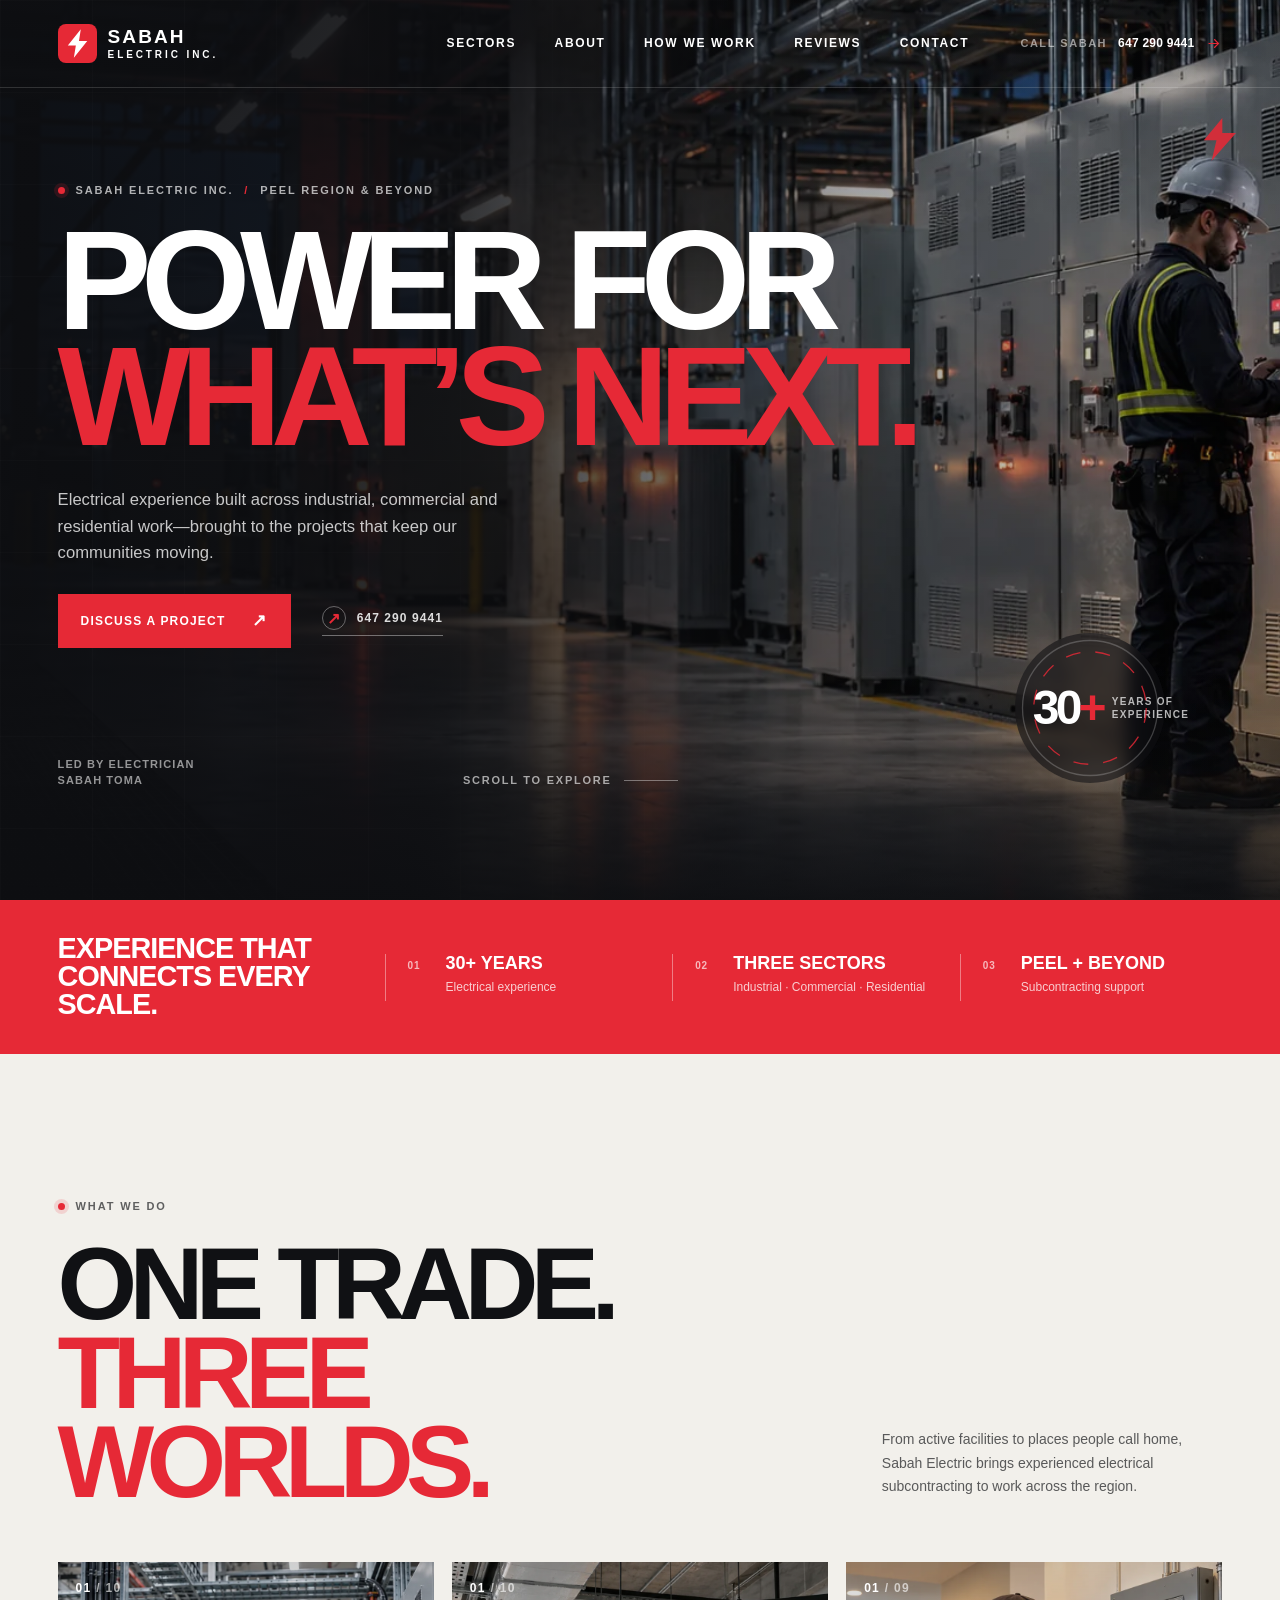
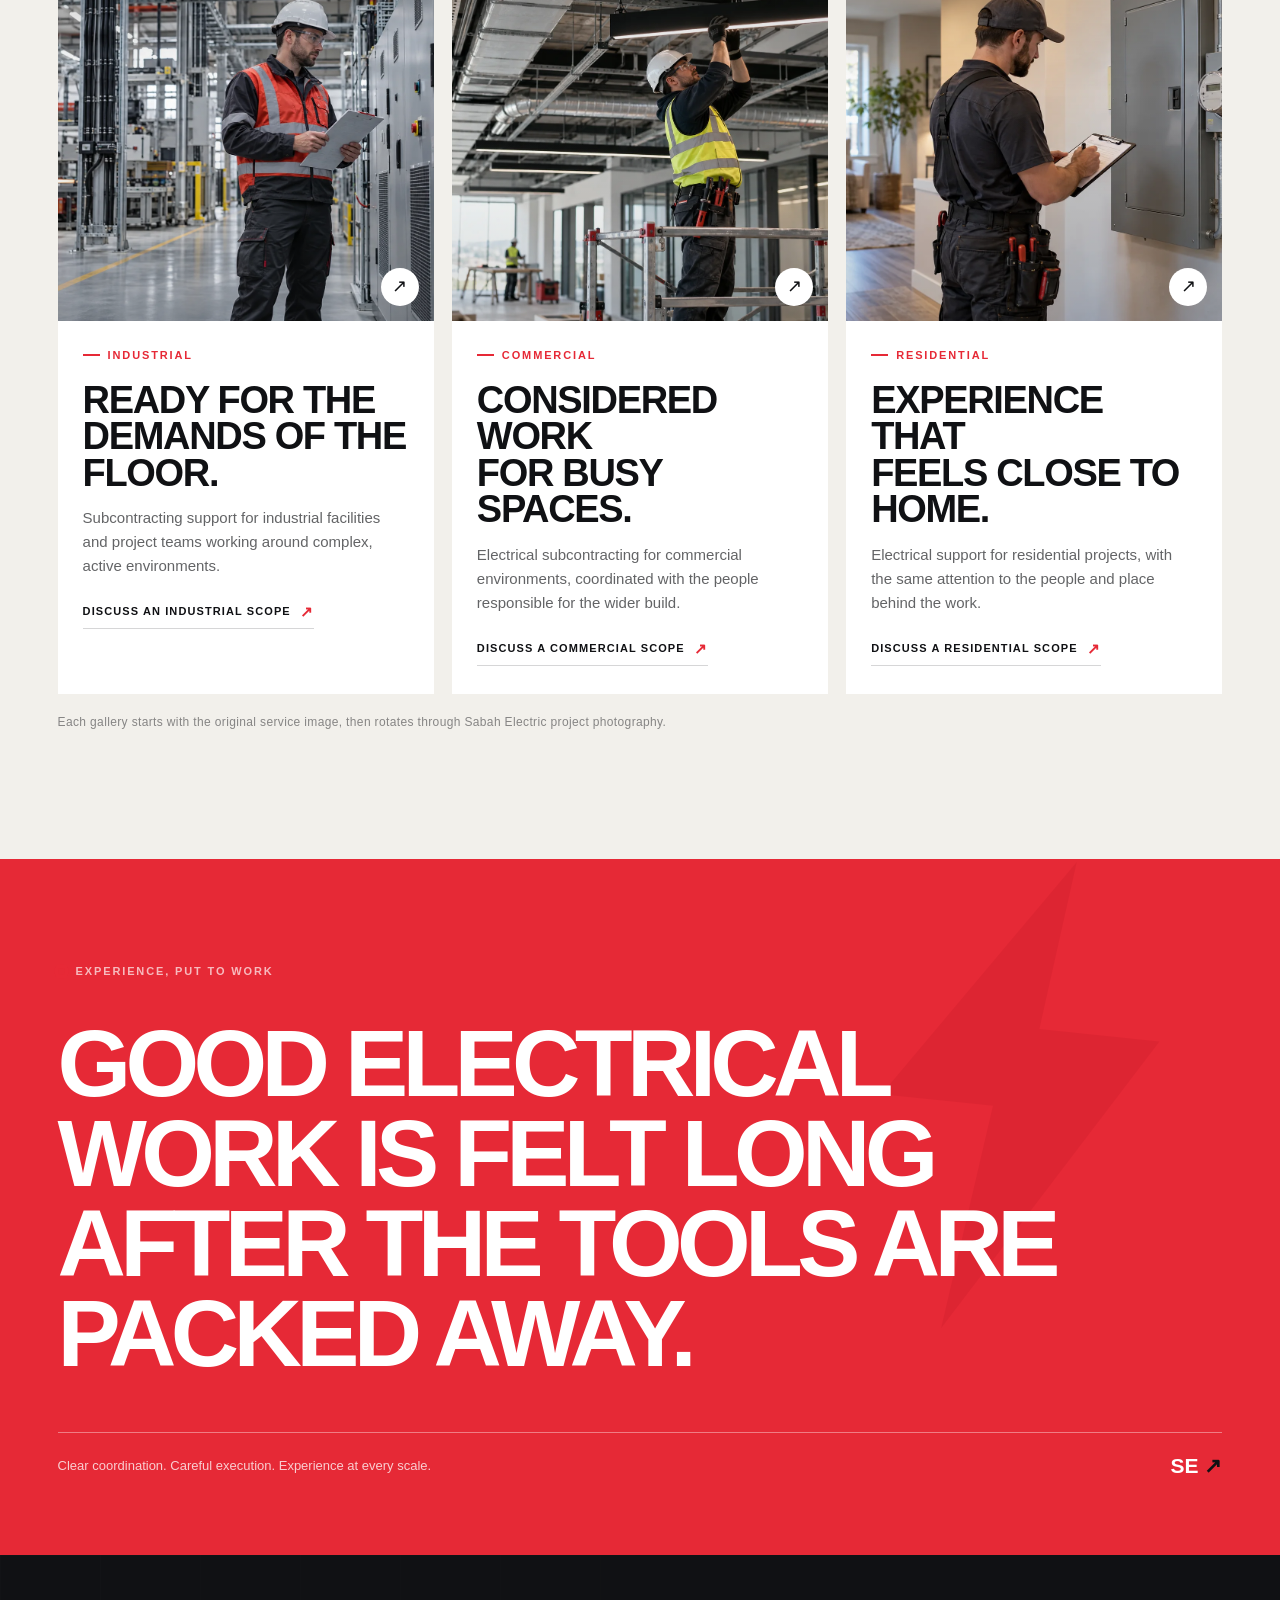
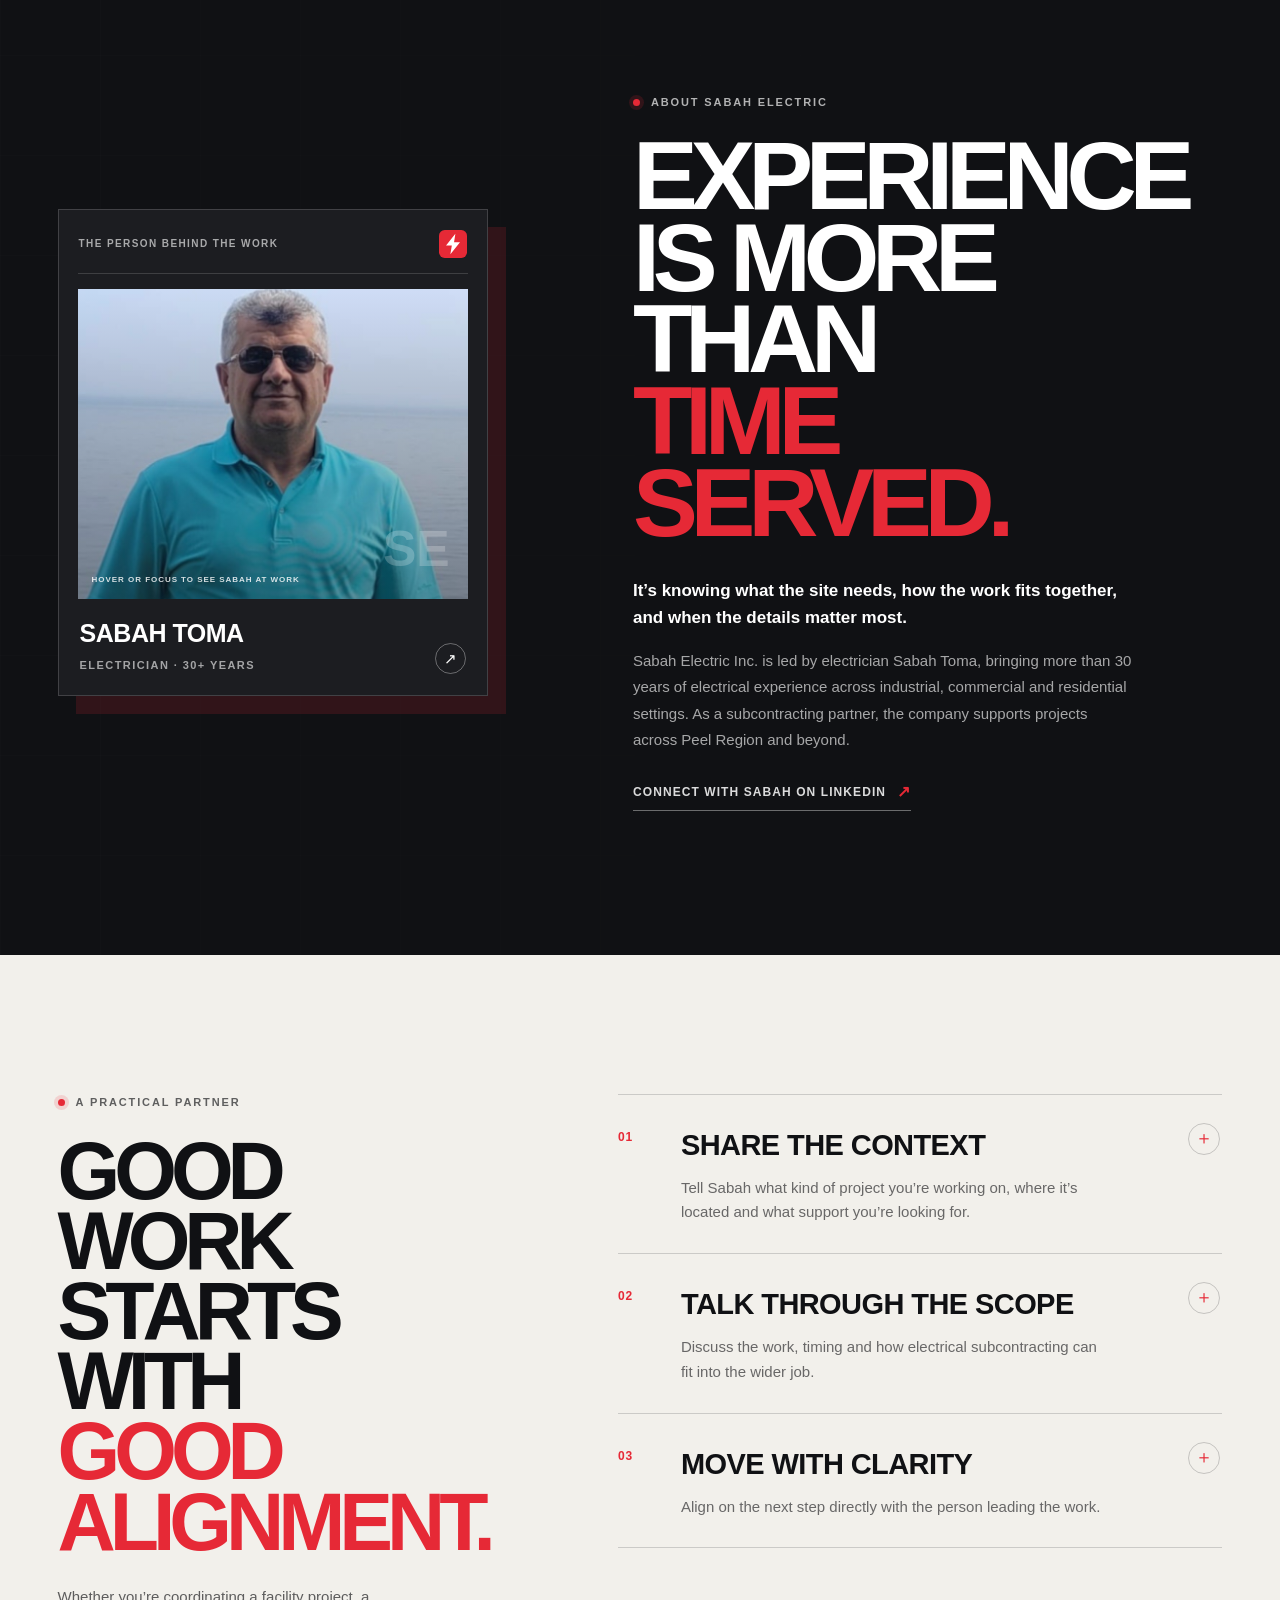
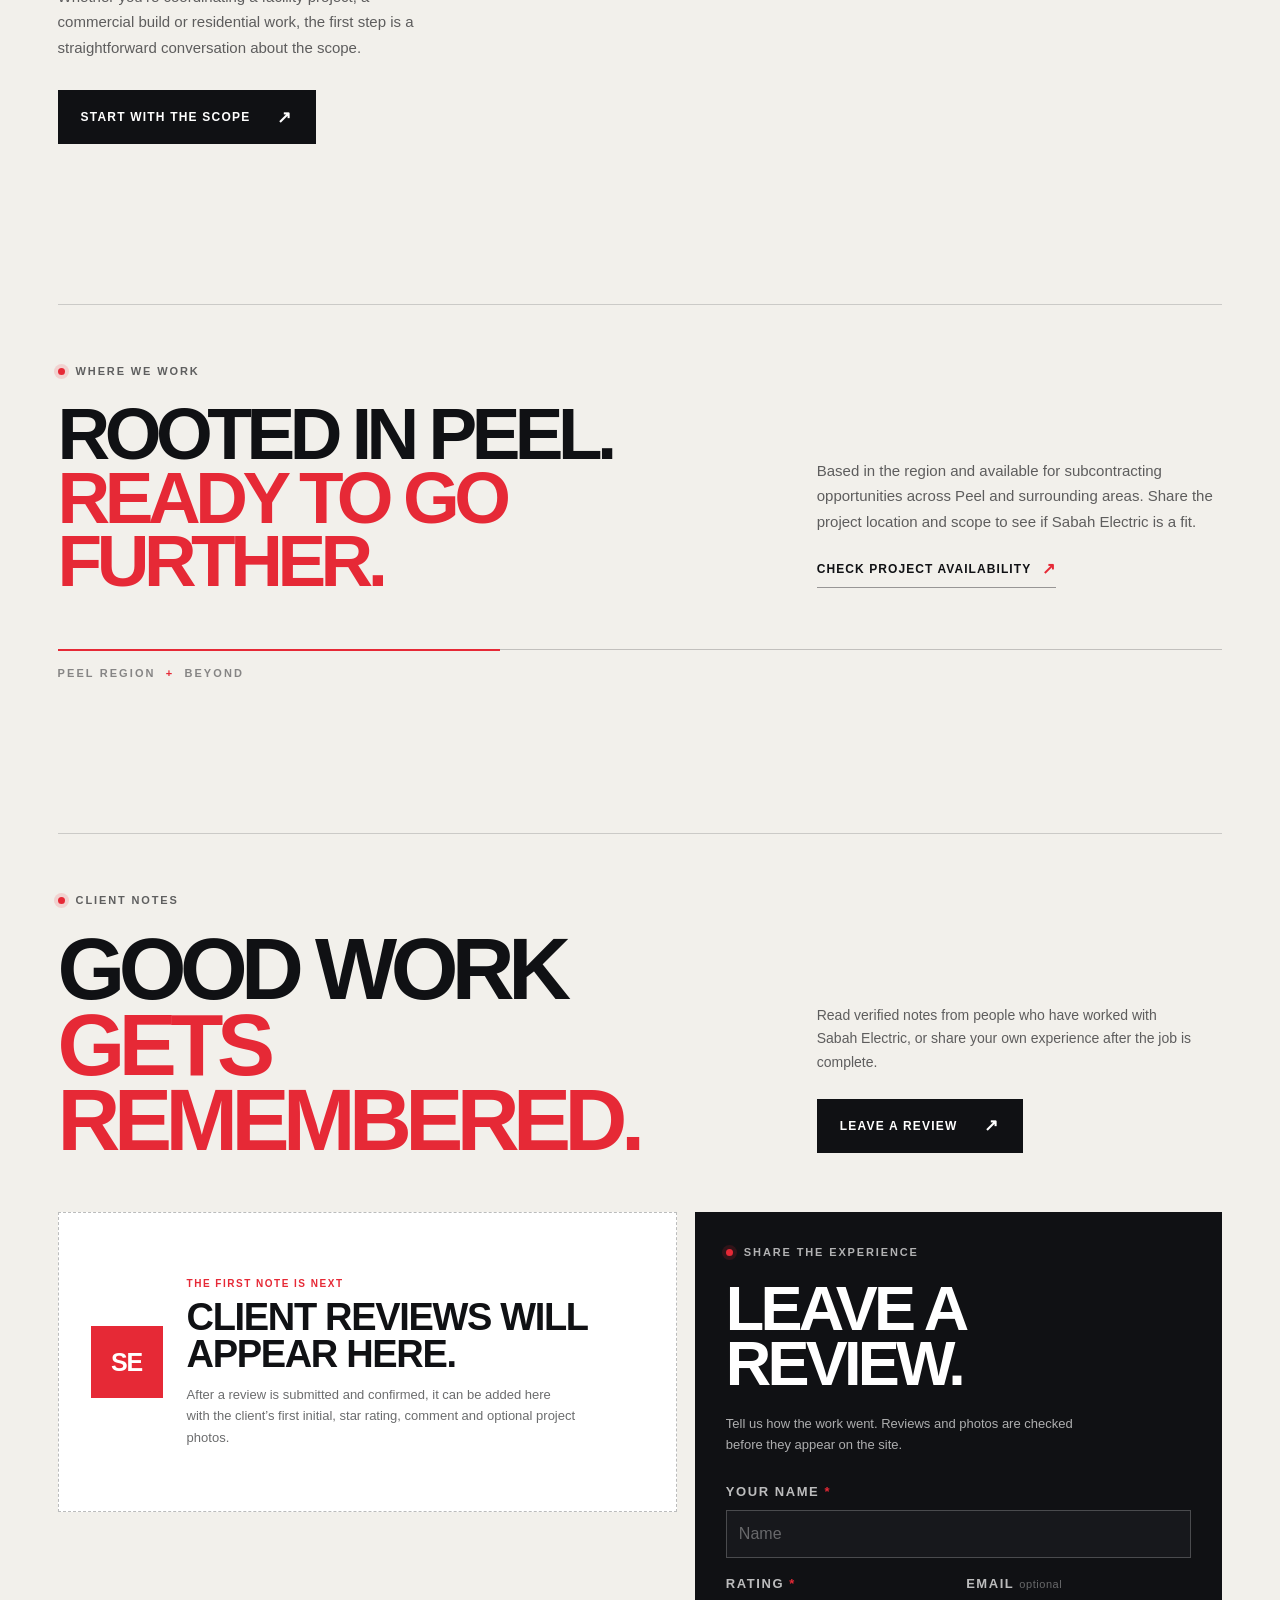
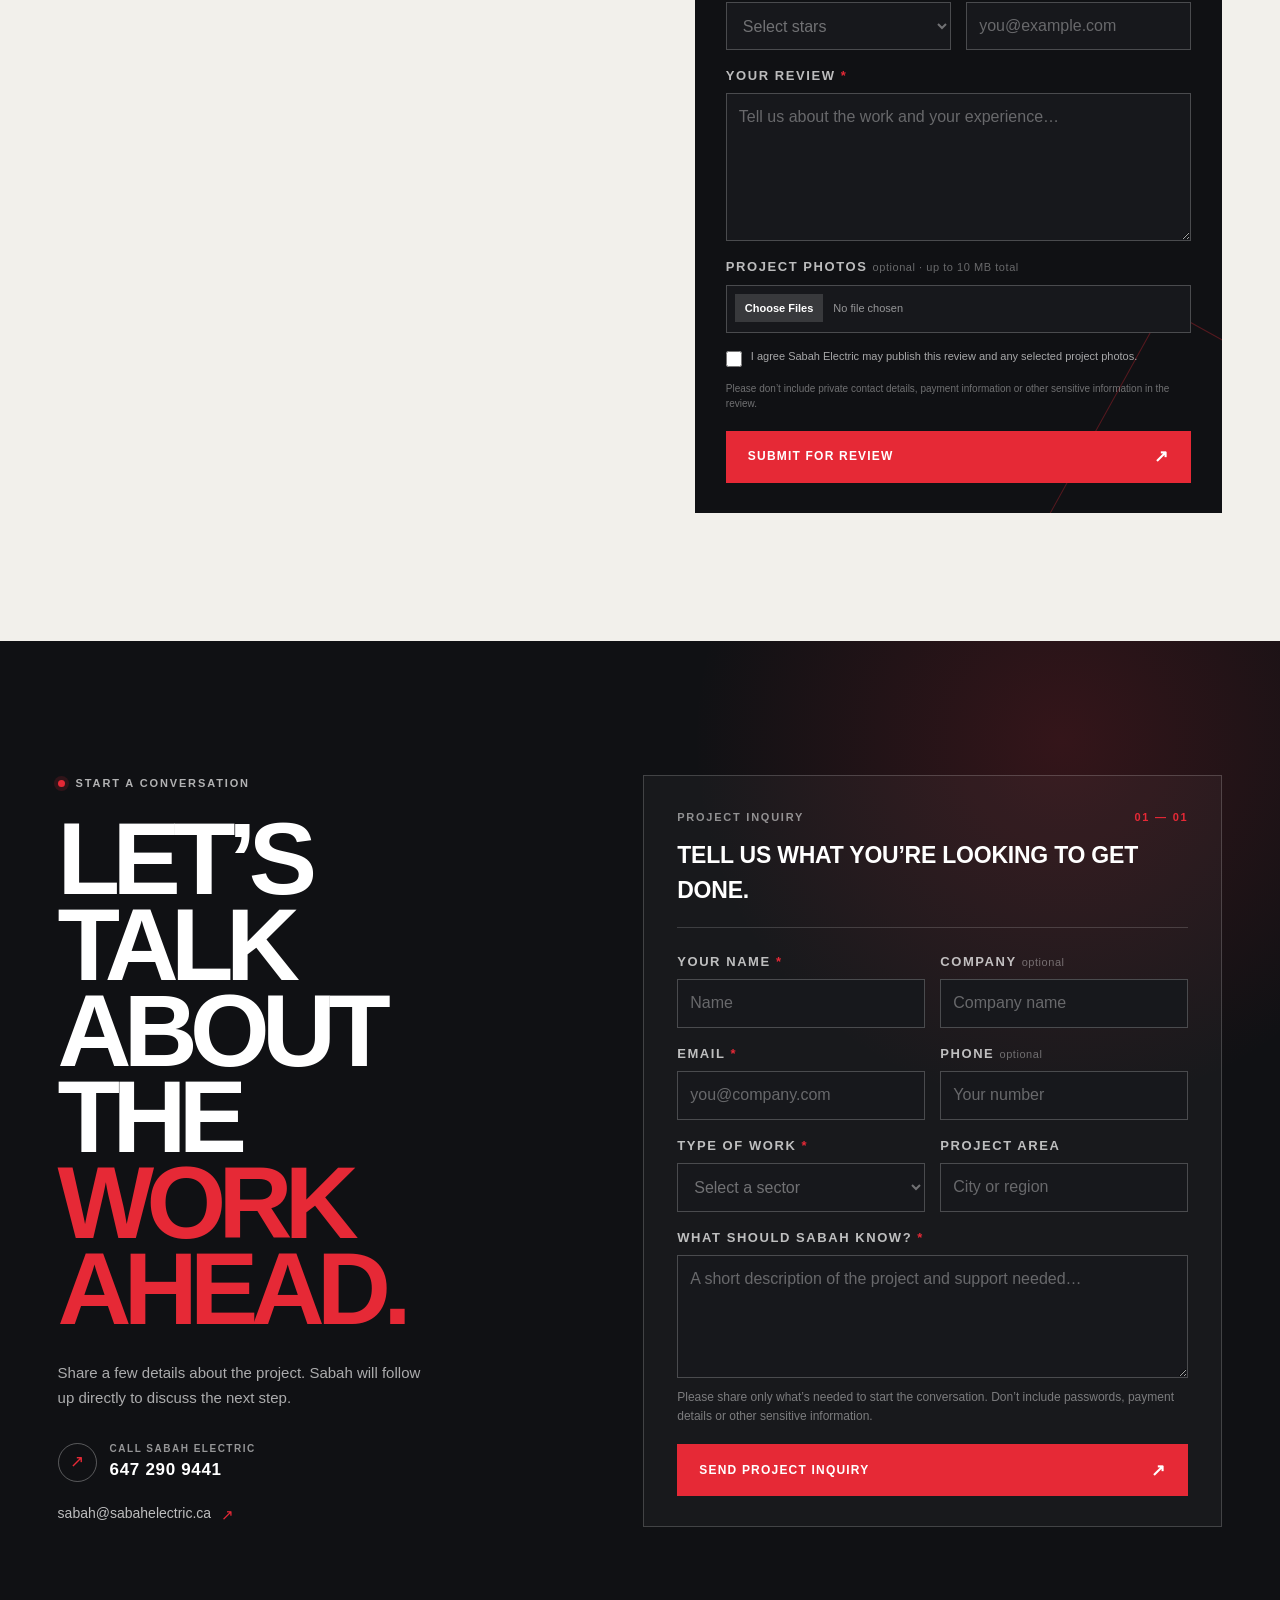
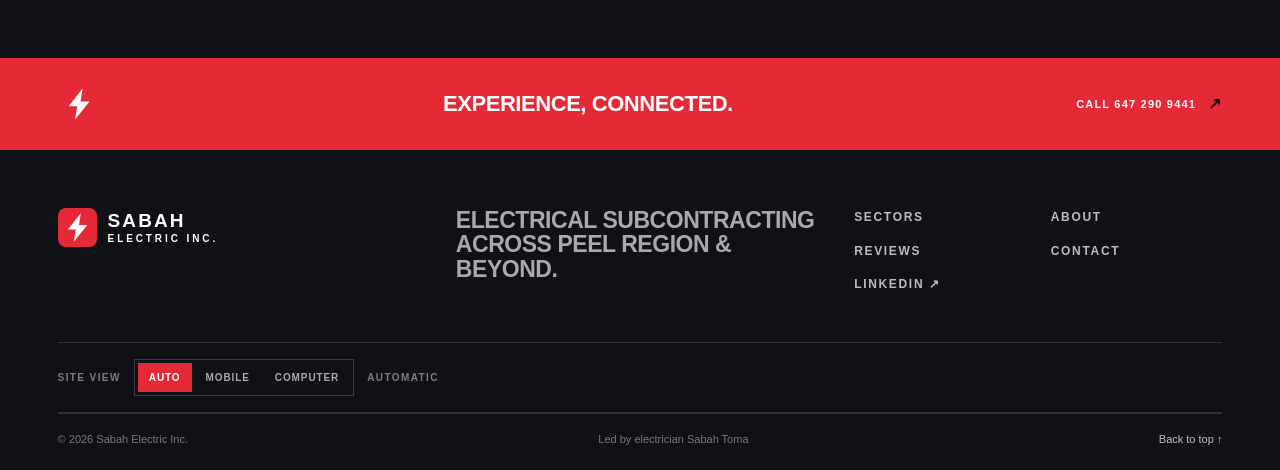
==== commit ee77f2b3: "Add project photo galleries and portrait flip" ====
--- a/index.html
+++ b/index.html
@@ -87,28 +87,28 @@
           </div>
           <div class="sector-grid">
             <article class="sector-card sector-card--industrial" data-reveal>
-              <a class="sector-card__image" href="#contact" aria-label="Ask about industrial electrical subcontracting">
-                <img src="assets/industrial.webp" alt="Illustrative industrial scene: electrician reviewing equipment in a modern plant" loading="lazy">
-                <span class="sector-card__image-tag">01 <span>/ 03</span></span><span class="sector-card__image-arrow" aria-hidden="true">↗</span>
+              <a class="sector-card__image sector-gallery" href="#contact" aria-label="Ask about industrial electrical subcontracting" data-gallery="industrial">
+                <img src="assets/industrial.webp" alt="Illustrative industrial scene: electrician reviewing equipment in a modern plant" loading="lazy" decoding="async" data-gallery-image>
+                <span class="sector-card__image-tag" aria-hidden="true"><b data-gallery-current>01</b> <span data-gallery-total>/ 10</span></span><span class="sector-card__image-arrow" aria-hidden="true">↗</span>
               </a>
               <div class="sector-card__body"><p class="sector-card__category">Industrial</p><h3>Ready for the<br>demands of the floor.</h3><p>Subcontracting support for industrial facilities and project teams working around complex, active environments.</p><a class="sector-card__link" href="#contact">Discuss an industrial scope <span aria-hidden="true">↗</span></a></div>
             </article>
             <article class="sector-card sector-card--commercial" data-reveal>
-              <a class="sector-card__image" href="#contact" aria-label="Ask about commercial electrical subcontracting">
-                <img src="assets/commercial.webp" alt="Illustrative commercial scene: electrician installing lighting infrastructure in a modern fit-out" loading="lazy">
-                <span class="sector-card__image-tag">02 <span>/ 03</span></span><span class="sector-card__image-arrow" aria-hidden="true">↗</span>
+              <a class="sector-card__image sector-gallery" href="#contact" aria-label="Ask about commercial electrical subcontracting" data-gallery="commercial">
+                <img src="assets/commercial.webp" alt="Illustrative commercial scene: electrician installing lighting infrastructure in a modern fit-out" loading="lazy" decoding="async" data-gallery-image>
+                <span class="sector-card__image-tag" aria-hidden="true"><b data-gallery-current>01</b> <span data-gallery-total>/ 10</span></span><span class="sector-card__image-arrow" aria-hidden="true">↗</span>
               </a>
               <div class="sector-card__body"><p class="sector-card__category">Commercial</p><h3>Considered work<br>for busy spaces.</h3><p>Electrical subcontracting for commercial environments, coordinated with the people responsible for the wider build.</p><a class="sector-card__link" href="#contact">Discuss a commercial scope <span aria-hidden="true">↗</span></a></div>
             </article>
             <article class="sector-card sector-card--residential" data-reveal>
-              <a class="sector-card__image" href="#contact" aria-label="Ask about residential electrical work">
-                <img src="assets/residential.webp" alt="Illustrative residential scene: electrician checking a closed electrical panel in a home" loading="lazy">
-                <span class="sector-card__image-tag">03 <span>/ 03</span></span><span class="sector-card__image-arrow" aria-hidden="true">↗</span>
+              <a class="sector-card__image sector-gallery" href="#contact" aria-label="Ask about residential electrical work" data-gallery="residential">
+                <img src="assets/residential.webp" alt="Illustrative residential scene: electrician checking a closed electrical panel in a home" loading="lazy" decoding="async" data-gallery-image>
+                <span class="sector-card__image-tag" aria-hidden="true"><b data-gallery-current>01</b> <span data-gallery-total>/ 09</span></span><span class="sector-card__image-arrow" aria-hidden="true">↗</span>
               </a>
               <div class="sector-card__body"><p class="sector-card__category">Residential</p><h3>Experience that<br>feels close to home.</h3><p>Electrical support for residential projects, with the same attention to the people and place behind the work.</p><a class="sector-card__link" href="#contact">Discuss a residential scope <span aria-hidden="true">↗</span></a></div>
             </article>
           </div>
-          <p class="image-note">Service photography is illustrative. Project photography can be added as it becomes available.</p>
+          <p class="image-note">Each gallery starts with the original service image, then rotates through Sabah Electric project photography.</p>
         </div>
       </section>
 
@@ -127,8 +127,12 @@
           <div class="about-identity" data-reveal>
             <div class="identity-card">
               <div class="identity-card__top"><span class="identity-card__label">The person behind the work</span><img src="assets/bolt-mark.svg" alt="" width="32" height="32"></div>
-              <div class="identity-card__portrait" aria-label="Sabah Toma, electrician">
-                <span class="identity-card__initials" aria-hidden="true">ST</span><span class="identity-card__orbit identity-card__orbit--one"></span><span class="identity-card__orbit identity-card__orbit--two"></span><span class="identity-card__portrait-mark" aria-hidden="true">SE</span>
+              <div class="identity-card__portrait identity-card__portrait--flip" tabindex="0" role="img" aria-label="Sabah Toma in a blue shirt. Hover or focus to see him in his electrical work suit.">
+                <div class="identity-card__portrait-inner">
+                  <div class="identity-card__portrait-face identity-card__portrait-face--front"><img src="assets/project-gallery/profile-blue-shirt.jpg" alt=""></div>
+                  <div class="identity-card__portrait-face identity-card__portrait-face--back" aria-hidden="true"><img src="assets/project-gallery/profile-work-suit.jpg" alt=""></div>
+                </div>
+                <span class="identity-card__portrait-label" aria-hidden="true">Hover or focus to see Sabah at work</span><span class="identity-card__portrait-mark" aria-hidden="true">SE</span>
               </div>
               <div class="identity-card__bottom"><div><strong>Sabah Toma</strong><span>Electrician · 30+ years</span></div><a href="https://www.linkedin.com/in/sabah-toma-922b213a3/" target="_blank" rel="noreferrer" aria-label="View Sabah Toma on LinkedIn">↗</a></div>
             </div>
--- a/styles.css
+++ b/styles.css
@@ -107,12 +107,15 @@
 .sector-card { min-width: 0; background: var(--white); }
 .sector-card__image { position: relative; display: block; height: clamp(240px,28vw,378px); overflow: hidden; background: #343539; }
 .sector-card__image::after { position: absolute; content: ""; inset: 0; background: linear-gradient(180deg,rgba(0,0,0,.18),transparent 36%,rgba(0,0,0,.14)); }
-.sector-card__image img { width: 100%; height: 100%; object-fit: cover; transition: transform .8s var(--ease),filter .35s ease; }
+.sector-card__image img { width: 100%; height: 100%; object-fit: cover; transition: transform .8s var(--ease),filter .35s ease,opacity .45s ease; }
+.sector-gallery img.is-changing { animation: gallery-fade .65s ease both; }
+@keyframes gallery-fade { from { opacity: .35; } to { opacity: 1; } }
 .sector-card__image:hover img { transform: scale(1.06); filter: saturate(1.08); }
 .sector-card--industrial .sector-card__image img { object-position: 49% 50%; }
 .sector-card--commercial .sector-card__image img { object-position: 60% 50%; }
 .sector-card--residential .sector-card__image img { object-position: 66% 50%; }
 .sector-card__image-tag { position: absolute; z-index: 2; top: 17px; left: 18px; color: var(--white); font-size: 10px; font-weight: 800; letter-spacing: .11em; }
+.sector-card__image-tag b { color: var(--white); font-weight: inherit; }
 .sector-card__image-tag span { color: rgba(255,255,255,.63); }
 .sector-card__image-arrow { position: absolute; z-index: 2; right: 15px; bottom: 15px; display: grid; place-items: center; width: 38px; height: 38px; border-radius: 50%; color: var(--ink); background: var(--white); font-size: 18px; transition: color .2s ease,background .2s ease,transform .2s ease; }
 .sector-card__image:hover .sector-card__image-arrow { color: var(--white); background: var(--red); transform: rotate(45deg); }
@@ -143,12 +146,19 @@
 .identity-card__top { padding: 1px 1px 15px; border-bottom: 1px solid rgba(255,255,255,.15); }
 .identity-card__label { color: rgba(255,255,255,.62); font-size: 8px; font-weight: 800; letter-spacing: .14em; text-transform: uppercase; }
 .identity-card__top img { width: 28px; height: 28px; }
-.identity-card__portrait { position: relative; display: grid; place-items: center; height: 310px; margin: 15px 0; overflow: hidden; isolation: isolate; background: radial-gradient(circle at 50% 43%,#3f2024,#222126 57%,#16171a); }
-.identity-card__portrait::before { position: absolute; z-index: -1; content: ""; width: 218px; height: 218px; border-radius: 50%; background: rgba(230,41,54,.2); filter: blur(4px); }
-.identity-card__initials { color: rgba(255,255,255,.92); font-family: var(--display); font-size: 116px; font-weight: 900; letter-spacing: -.08em; }
-.identity-card__orbit { position: absolute; width: 280px; height: 280px; border: 1px solid rgba(255,255,255,.17); border-radius: 50%; }
-.identity-card__orbit--two { width: 350px; height: 350px; border-color: rgba(230,41,54,.47); }
-.identity-card__portrait-mark { position: absolute; right: 18px; bottom: 10px; color: rgba(255,255,255,.13); font-family: var(--display); font-size: 50px; font-weight: 900; }
+.identity-card__portrait { position: relative; height: 310px; margin: 15px 0; overflow: hidden; isolation: isolate; perspective: 1100px; background: #222126; outline: 0; }
+.identity-card__portrait:focus-visible { outline: 2px solid var(--red); outline-offset: 4px; }
+.identity-card__portrait-inner { position: relative; width: 100%; height: 100%; transform-style: preserve-3d; transition: transform .8s var(--ease); }
+.identity-card__portrait:hover .identity-card__portrait-inner, .identity-card__portrait:focus .identity-card__portrait-inner { transform: rotateY(180deg); }
+.identity-card__portrait-face { position: absolute; inset: 0; overflow: hidden; backface-visibility: hidden; }
+.identity-card__portrait-face::after { position: absolute; content: ""; inset: 0; background: linear-gradient(180deg,rgba(16,17,20,.03),rgba(16,17,20,.42)); }
+.identity-card__portrait-face img { width: 100%; height: 100%; object-fit: cover; }
+.identity-card__portrait-face--front img { object-position: 50% 34%; }
+.identity-card__portrait-face--back { transform: rotateY(180deg); }
+.identity-card__portrait-face--back img { object-position: 50% 24%; }
+.identity-card__portrait-label { position: absolute; z-index: 3; left: 14px; bottom: 13px; color: rgba(255,255,255,.82); font-size: 8px; font-weight: 800; letter-spacing: .12em; text-transform: uppercase; transition: opacity .2s ease; }
+.identity-card__portrait:hover .identity-card__portrait-label, .identity-card__portrait:focus .identity-card__portrait-label { opacity: 0; }
+.identity-card__portrait-mark { position: absolute; z-index: 3; right: 18px; bottom: 10px; color: rgba(255,255,255,.22); font-family: var(--display); font-size: 50px; font-weight: 900; pointer-events: none; }
 .identity-card__bottom { align-items: flex-end; padding: 0 2px 2px; }
 .identity-card__bottom div { display: grid; gap: 4px; }
 .identity-card__bottom strong { font-family: var(--display); font-size: 25px; font-weight: 900; letter-spacing: -.02em; text-transform: uppercase; }
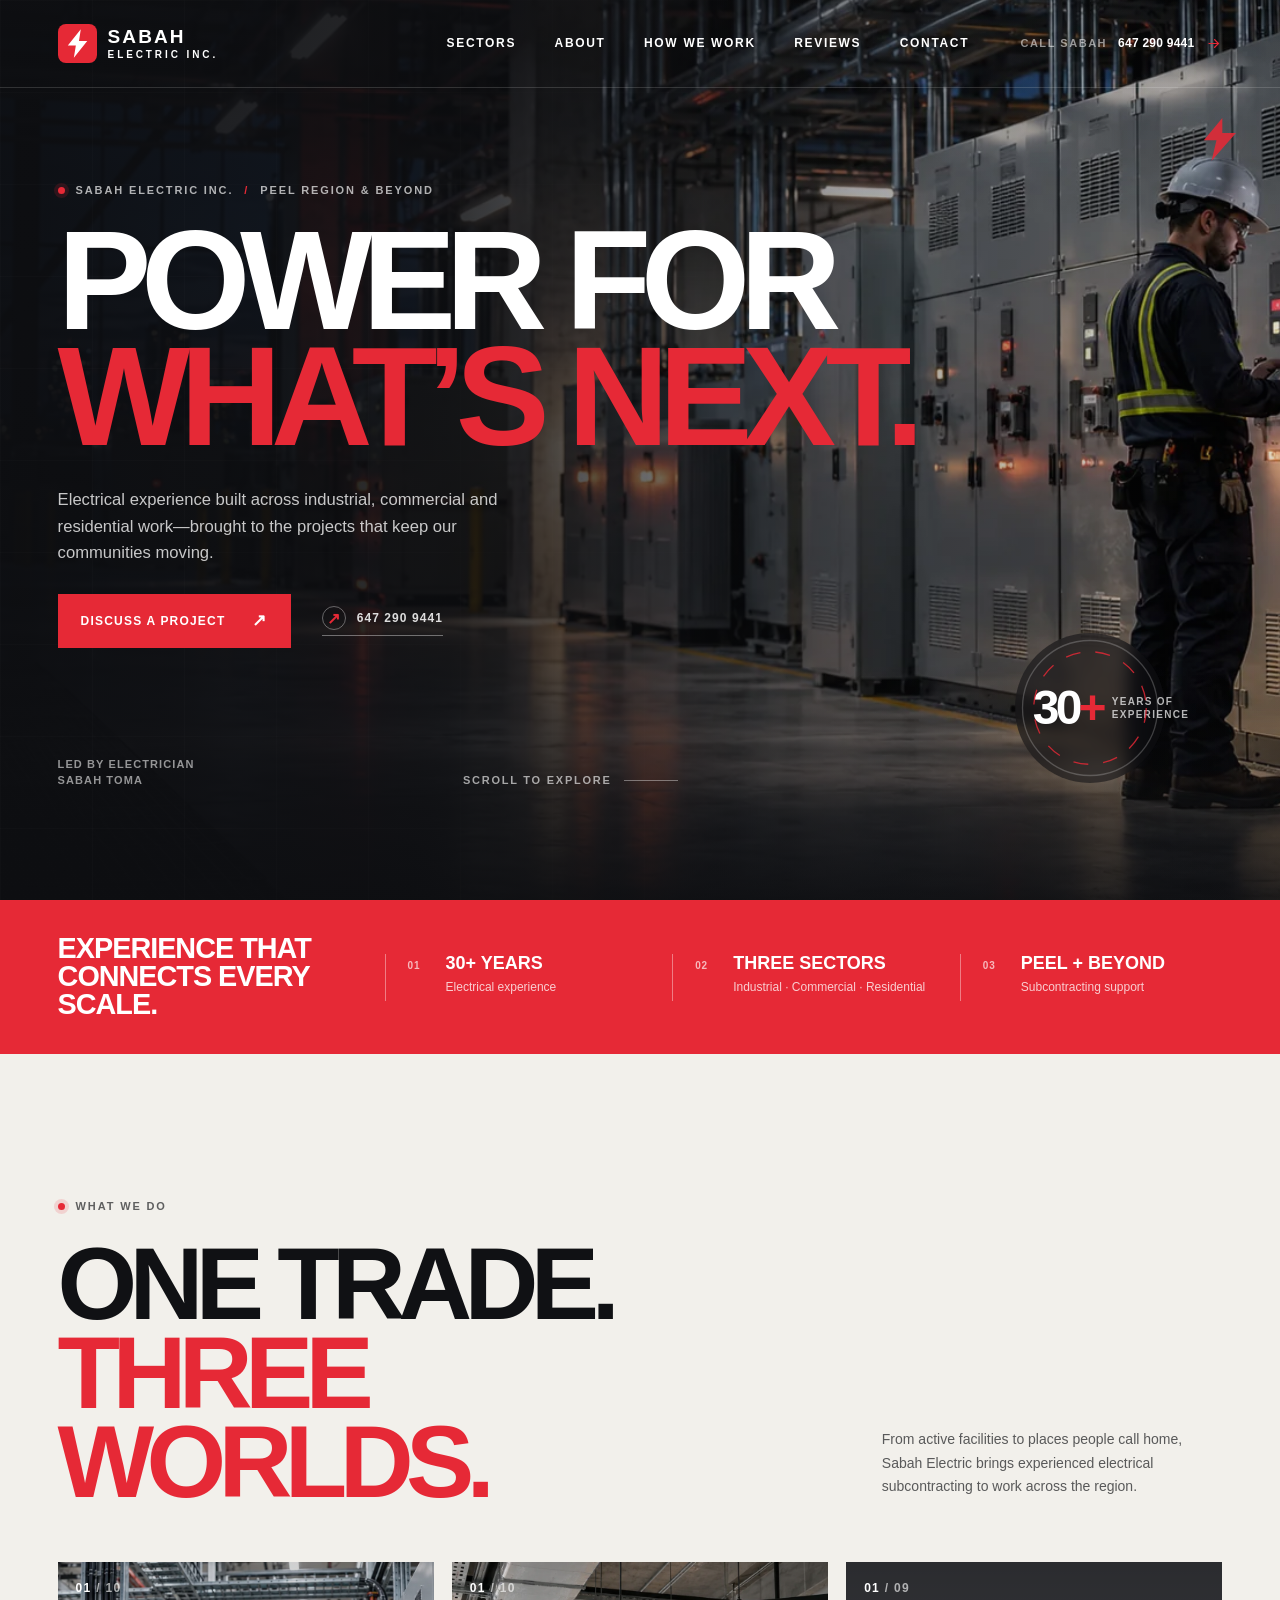
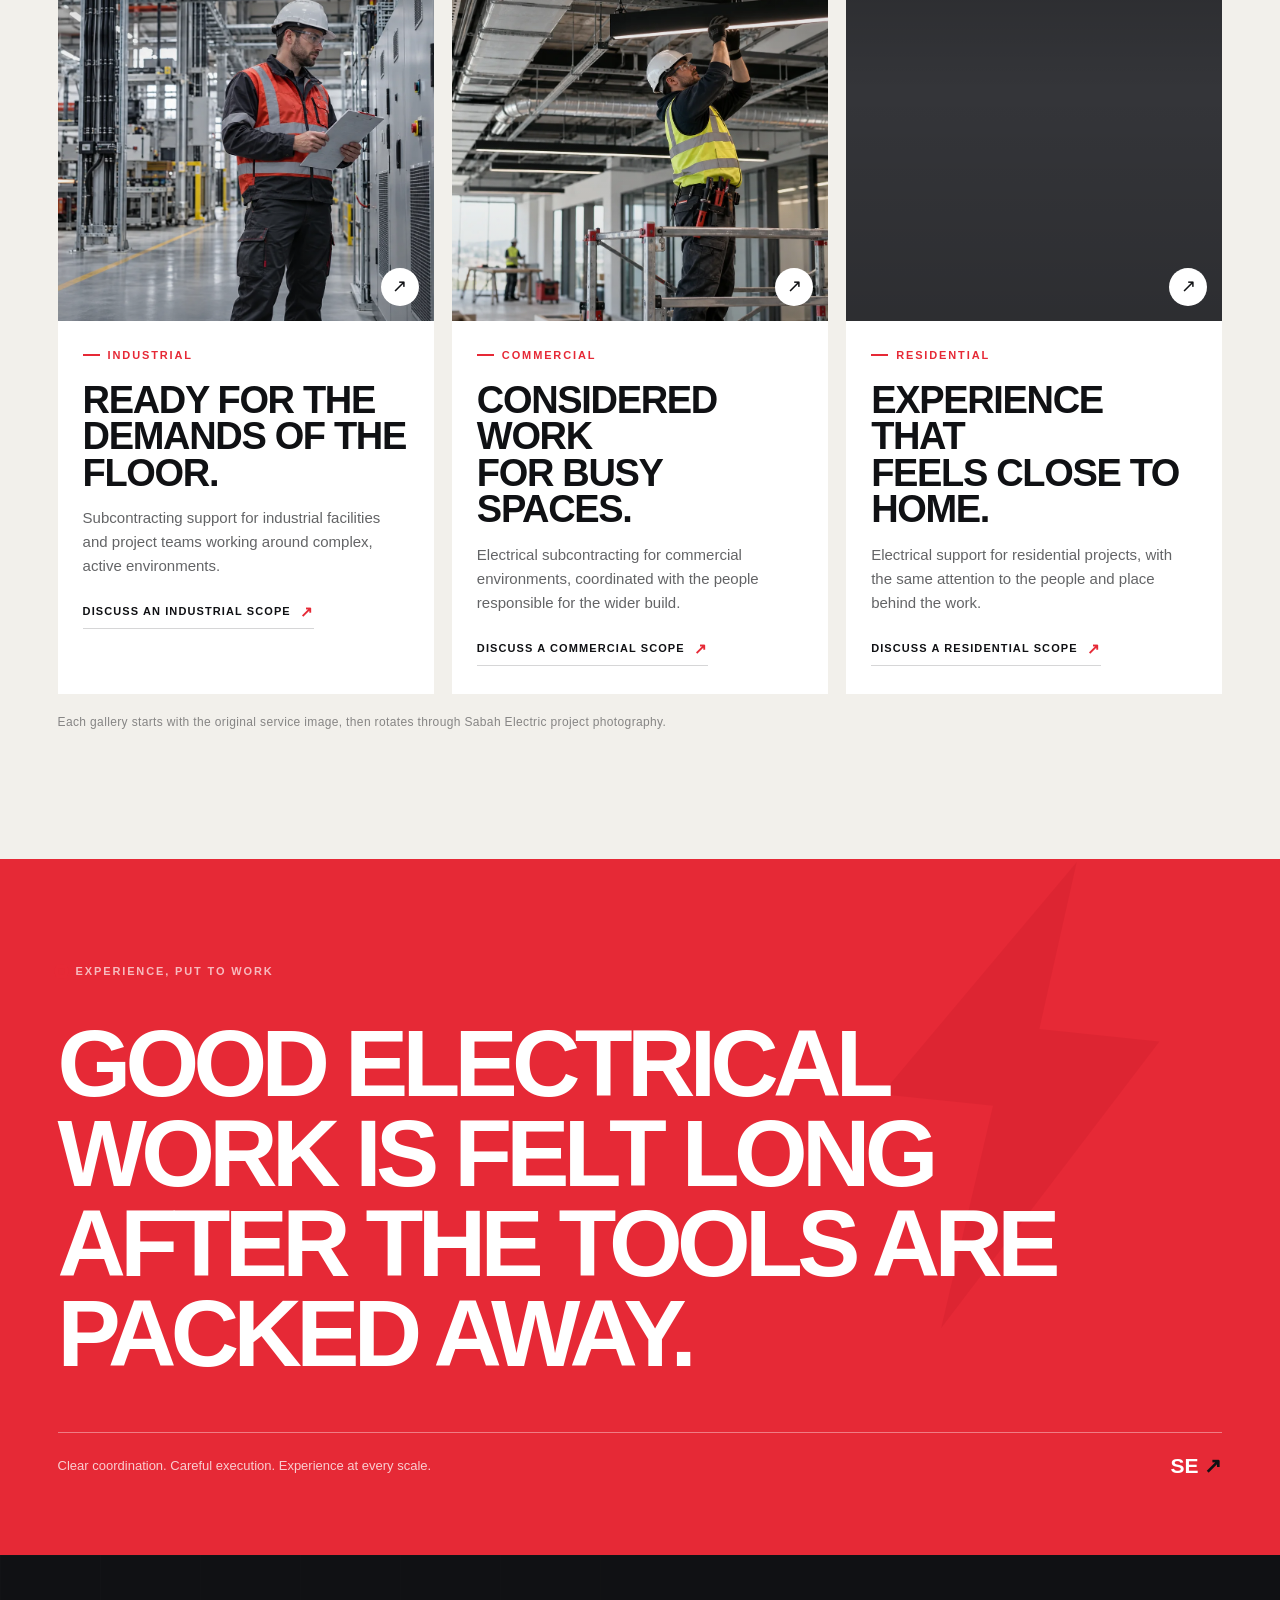
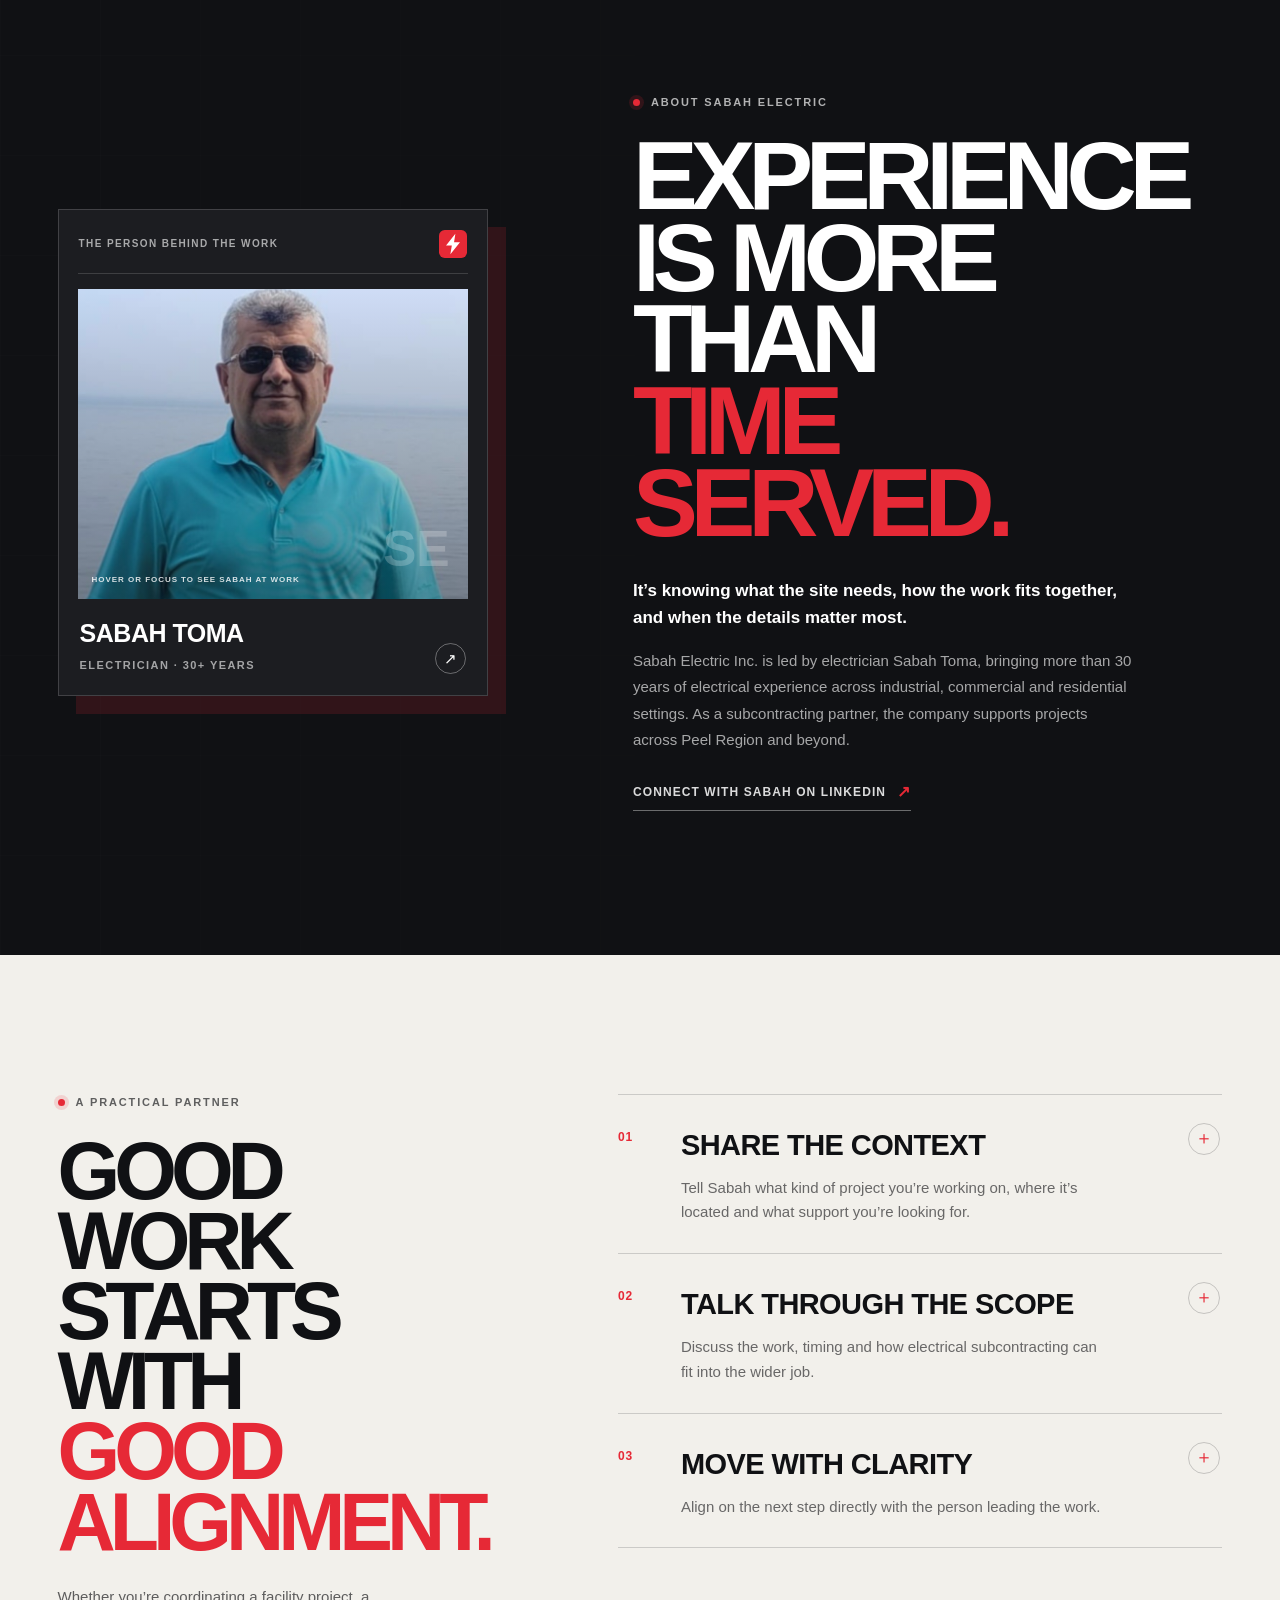
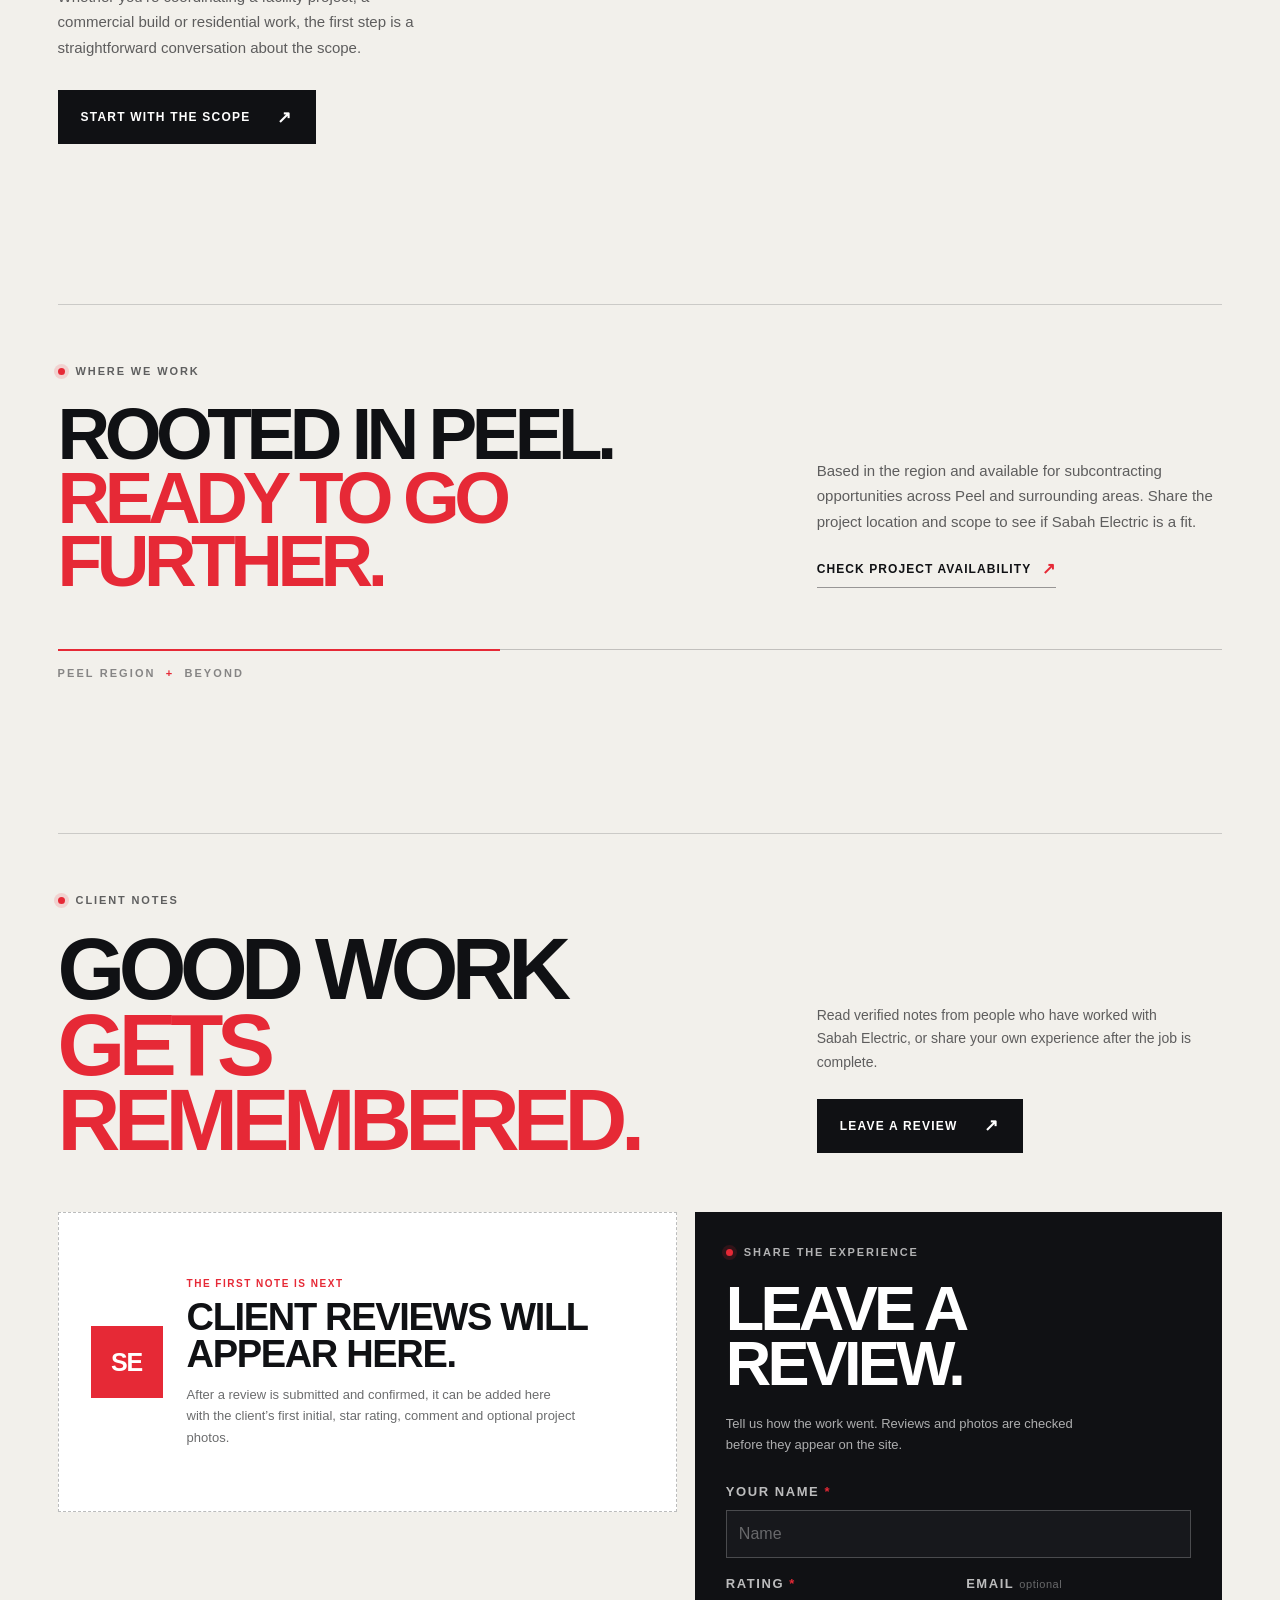
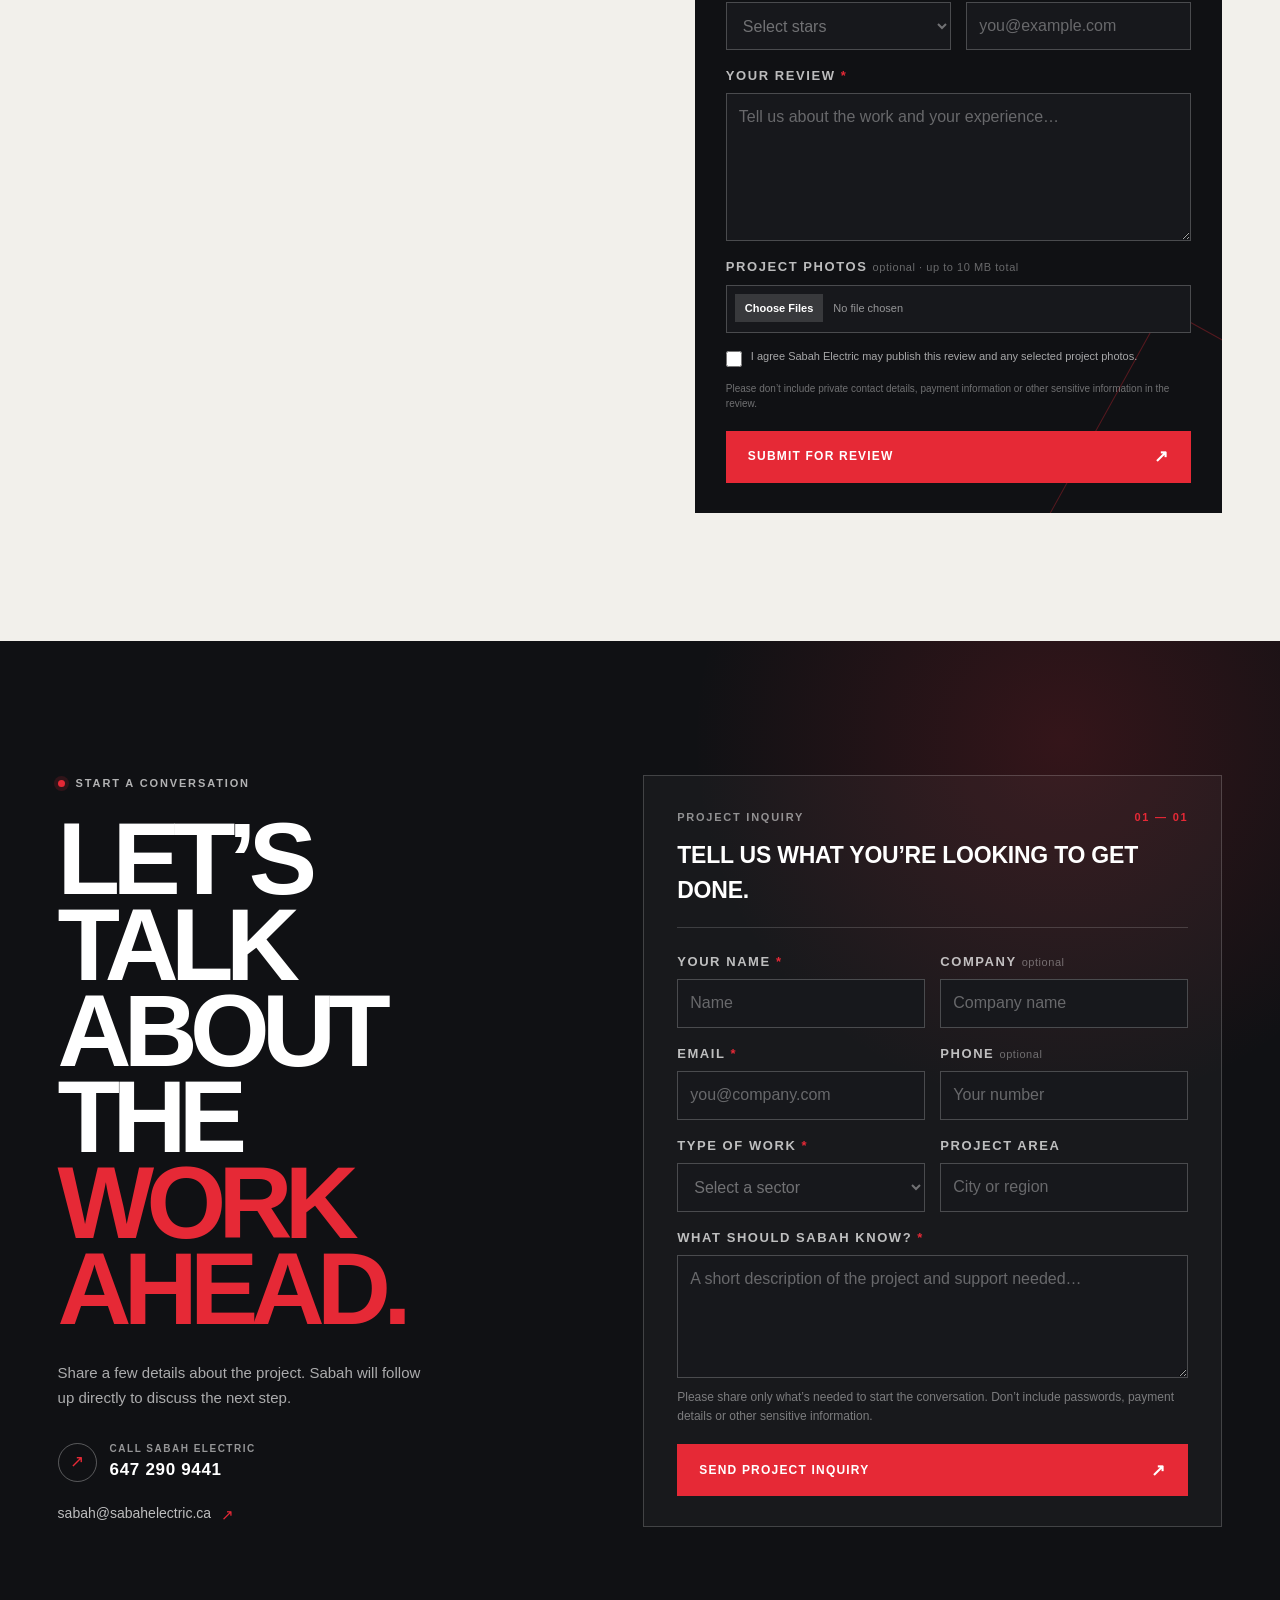
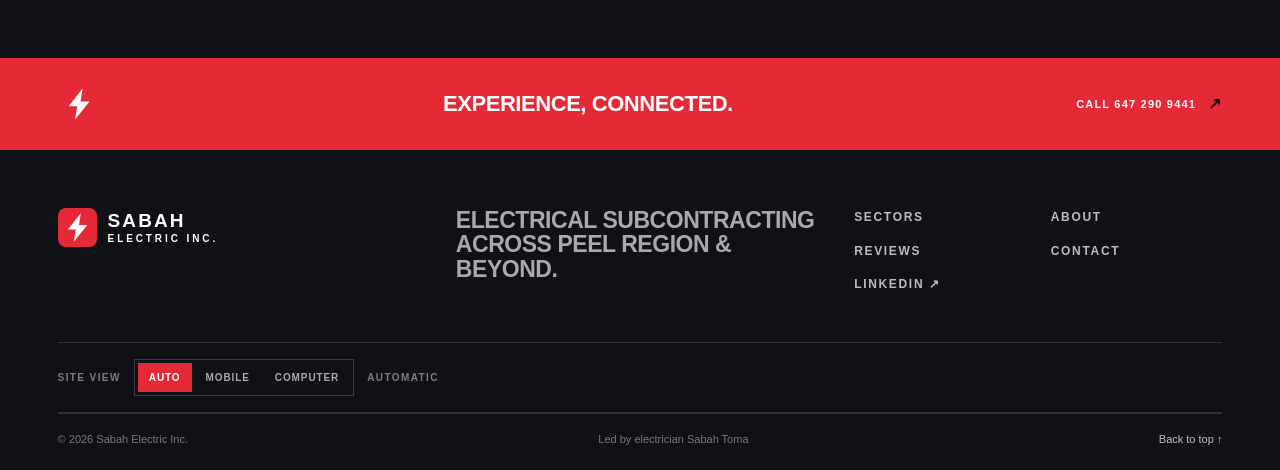
==== commit 98f45f54: "Bust cached site assets" ====
--- a/index.html
+++ b/index.html
@@ -12,9 +12,9 @@
     <title>Sabah Electric Inc. | Electrical Subcontracting — Peel Region &amp; Beyond</title>
     <link rel="icon" type="image/svg+xml" href="assets/favicon.svg">
     <link rel="preload" as="image" href="assets/hero-industrial.webp" fetchpriority="high">
-    <link rel="stylesheet" href="styles.css">
-    <script src="reviews.js" defer></script>
-    <script src="script.js" defer></script>
+    <link rel="stylesheet" href="styles.css?v=ee77f2b">
+    <script src="reviews.js?v=ee77f2b" defer></script>
+    <script src="script.js?v=ee77f2b" defer></script>
   </head>
   <body>
     <a class="skip-link" href="#main">Skip to content</a>
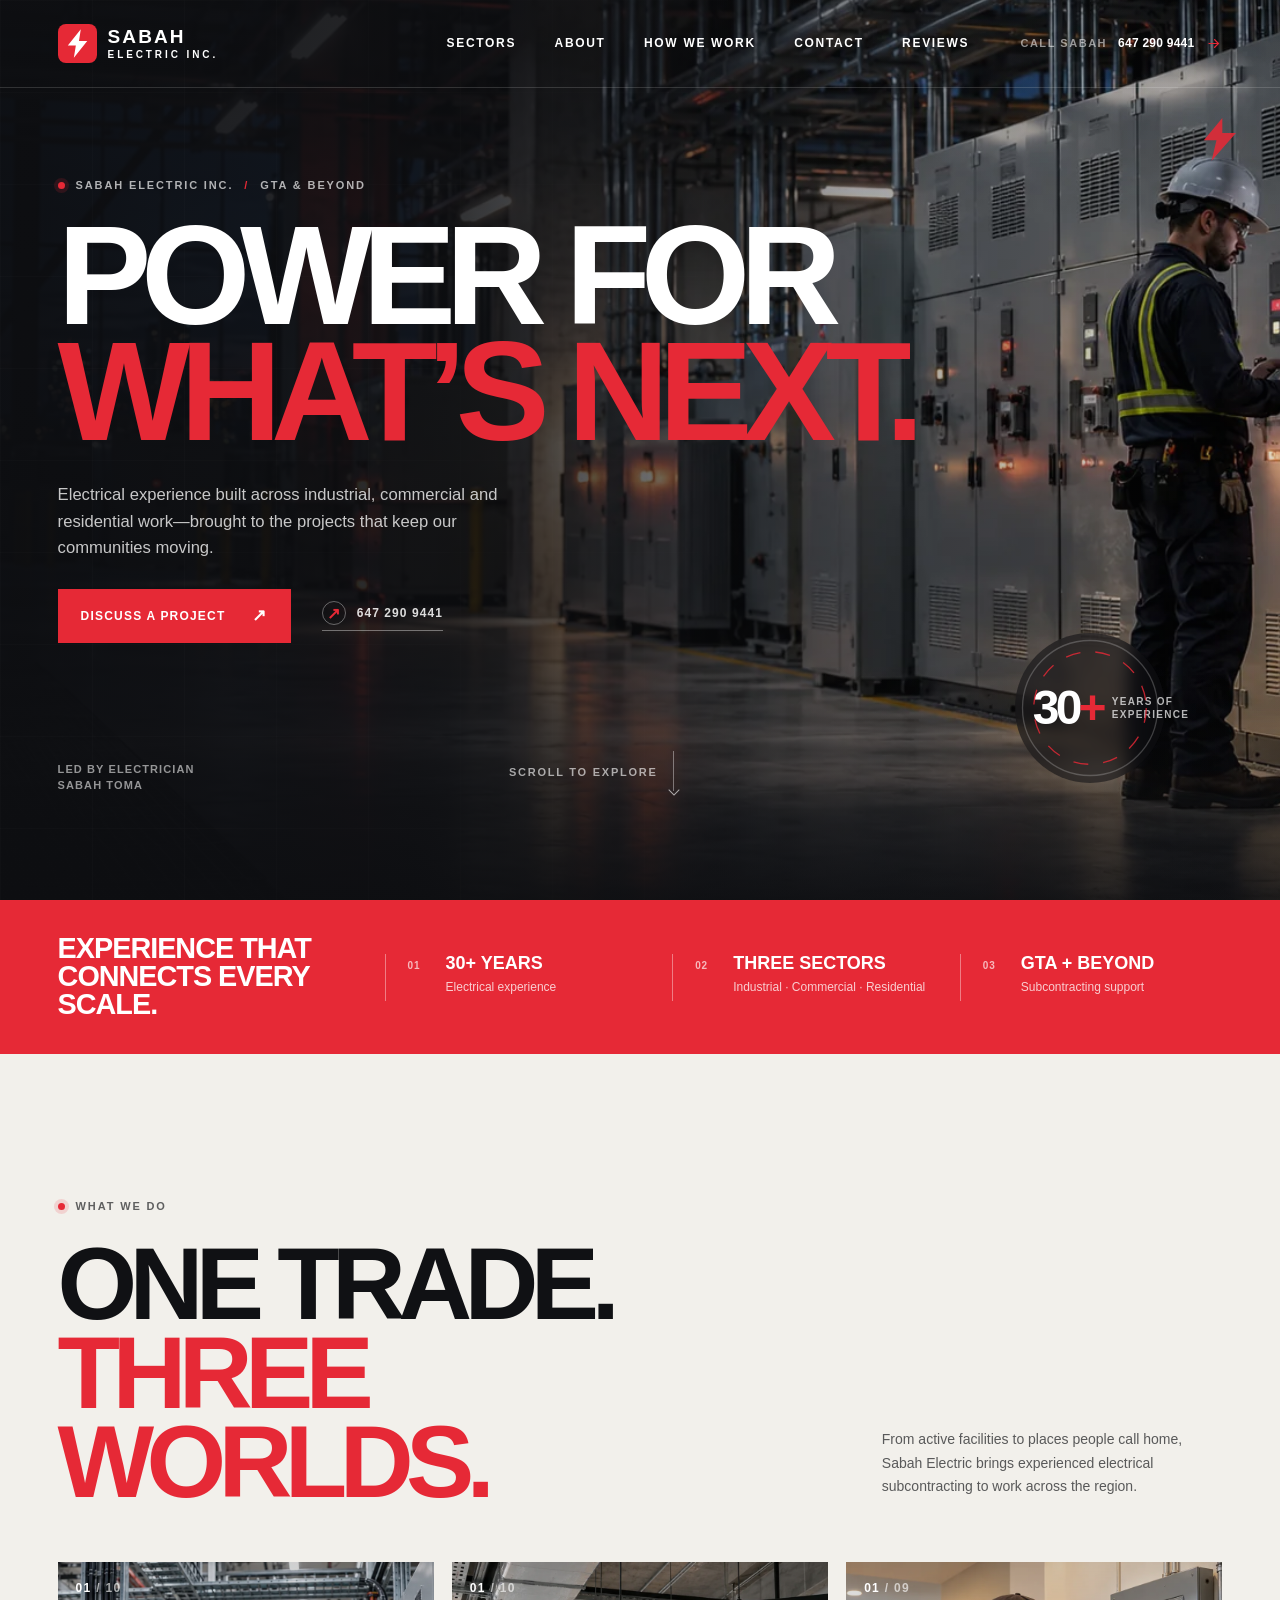
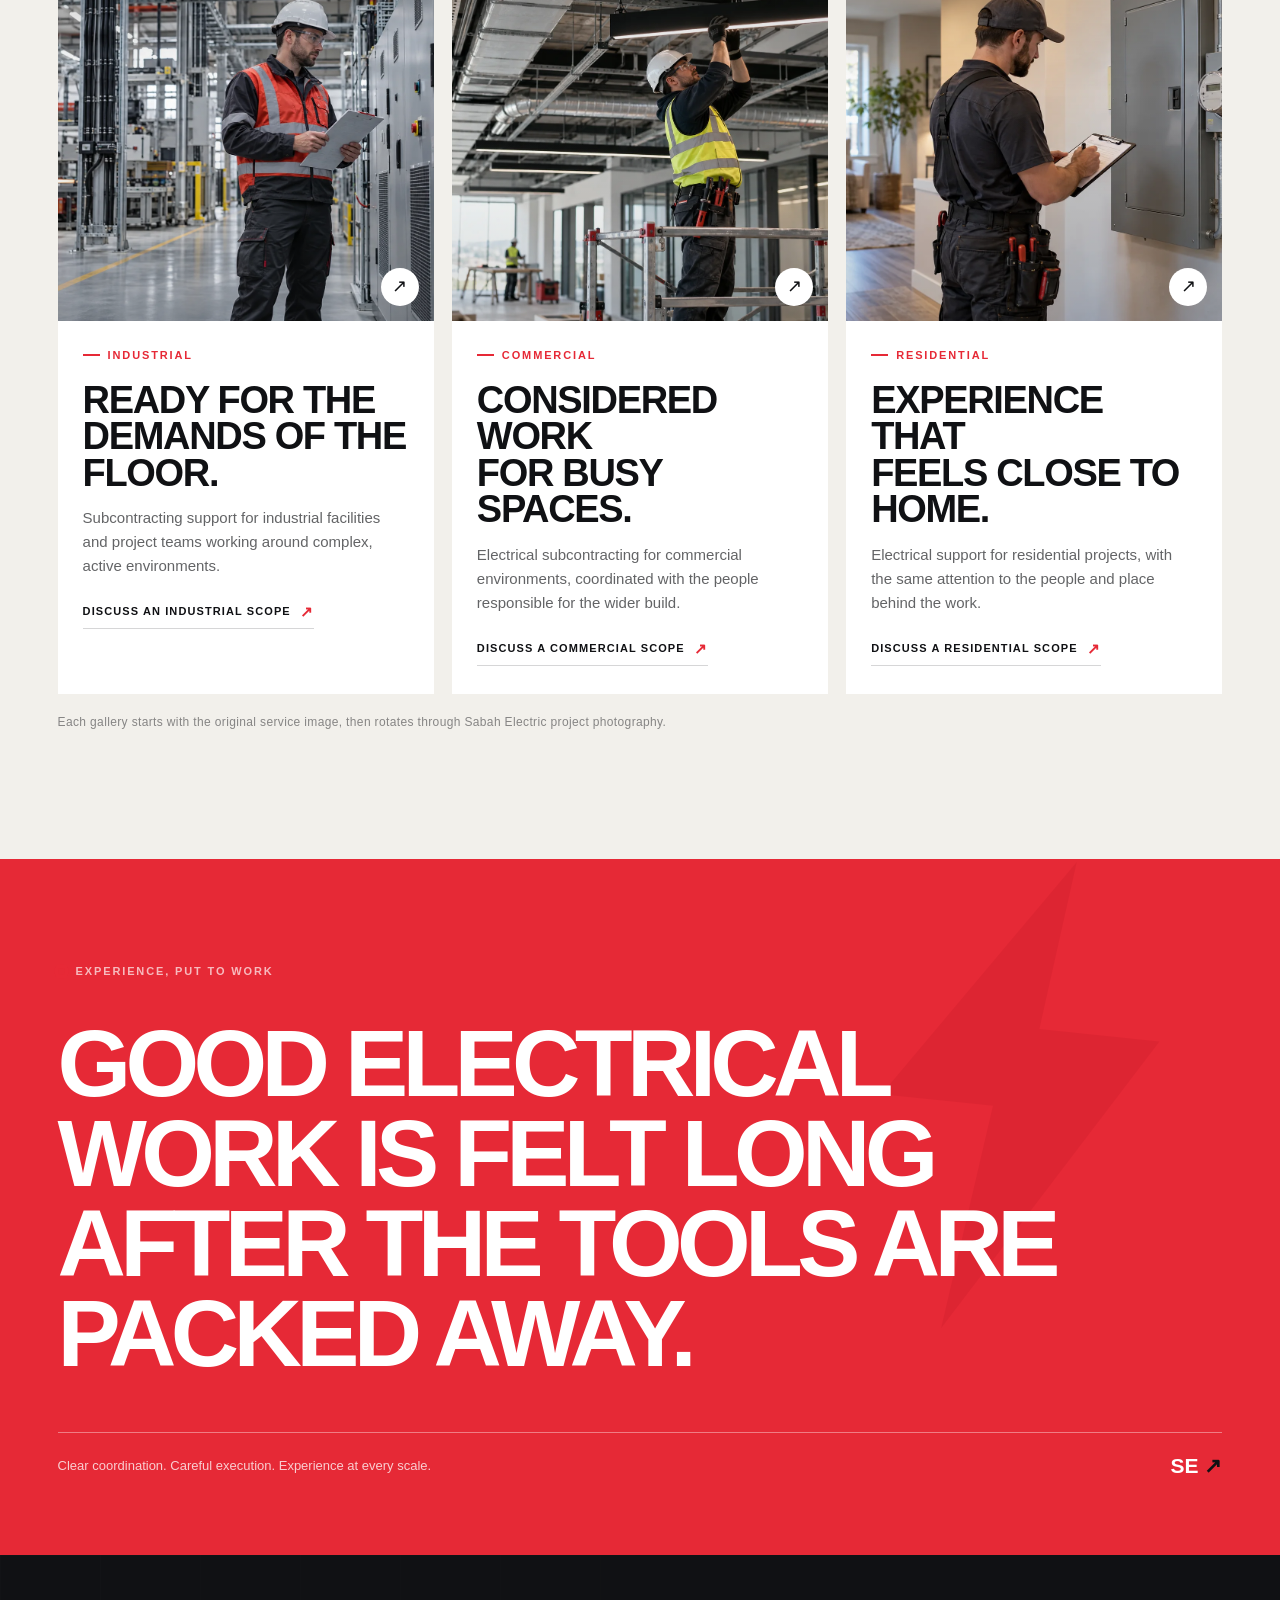
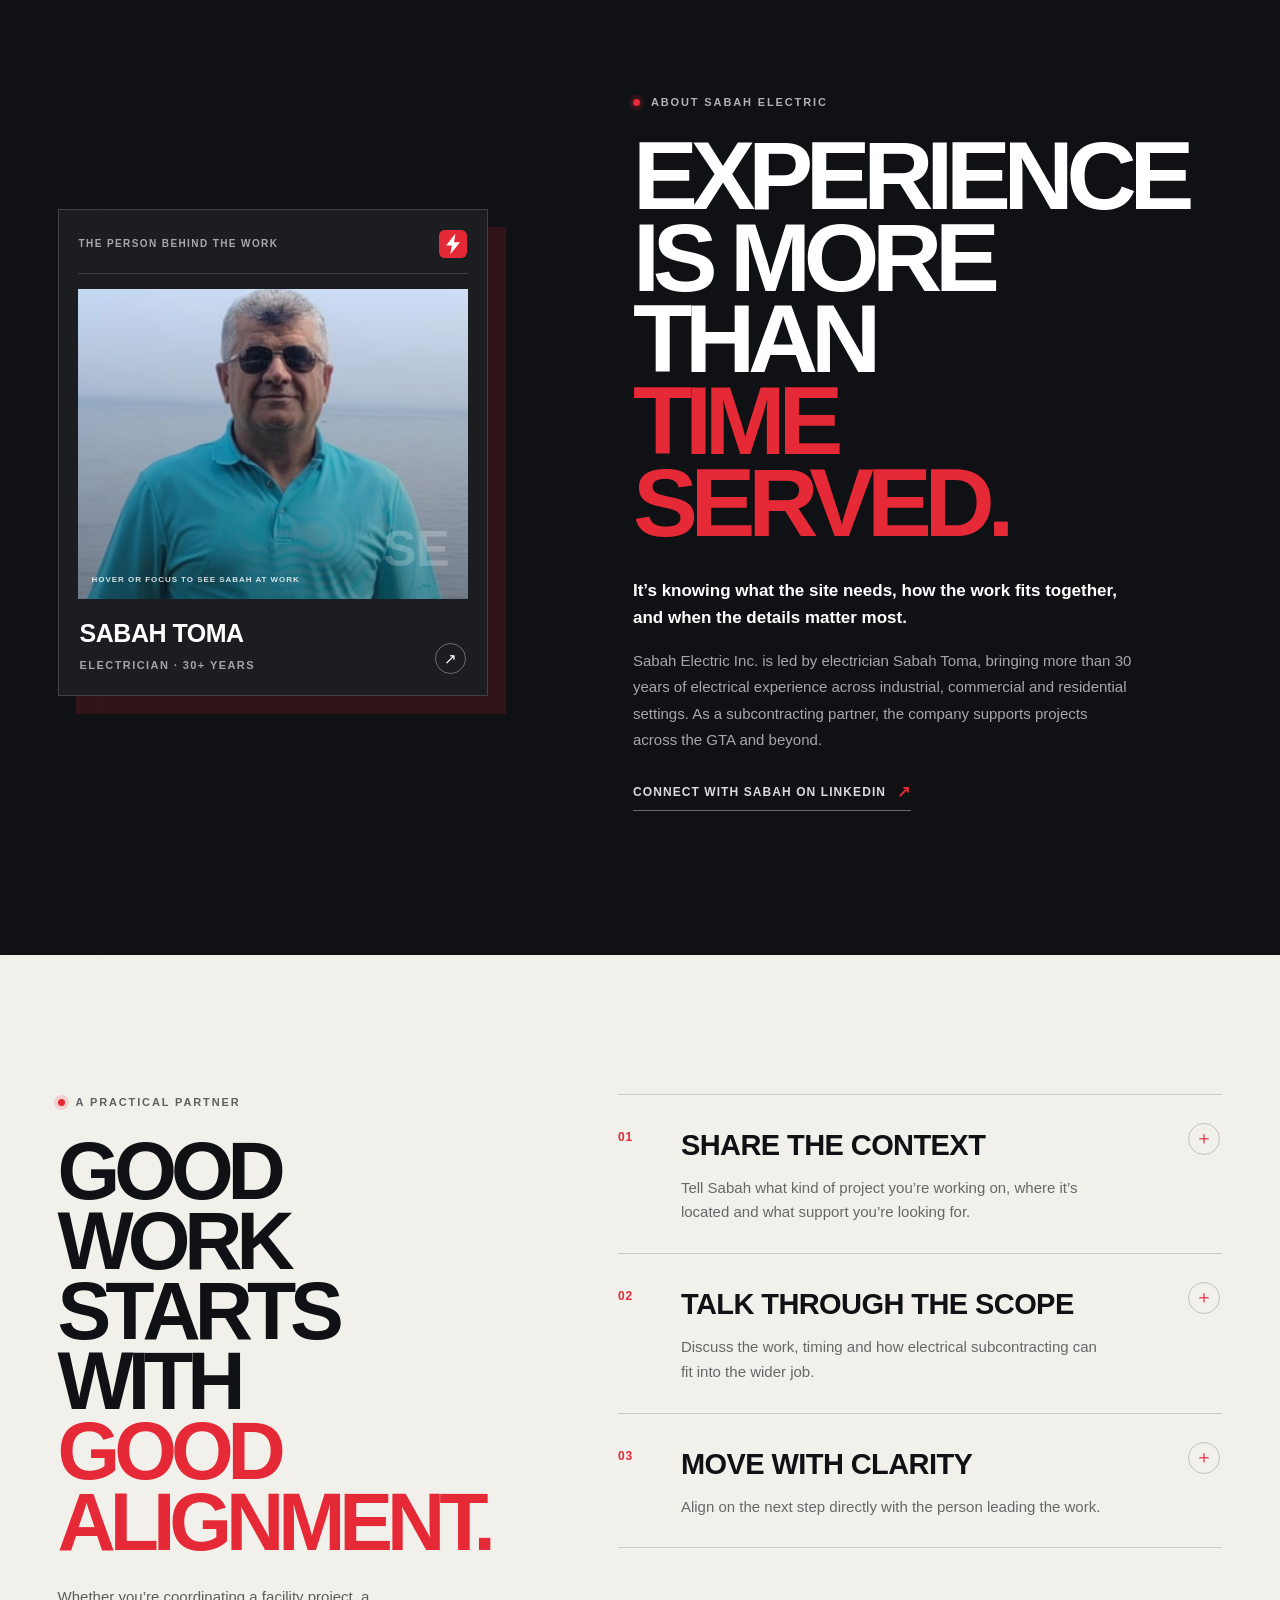
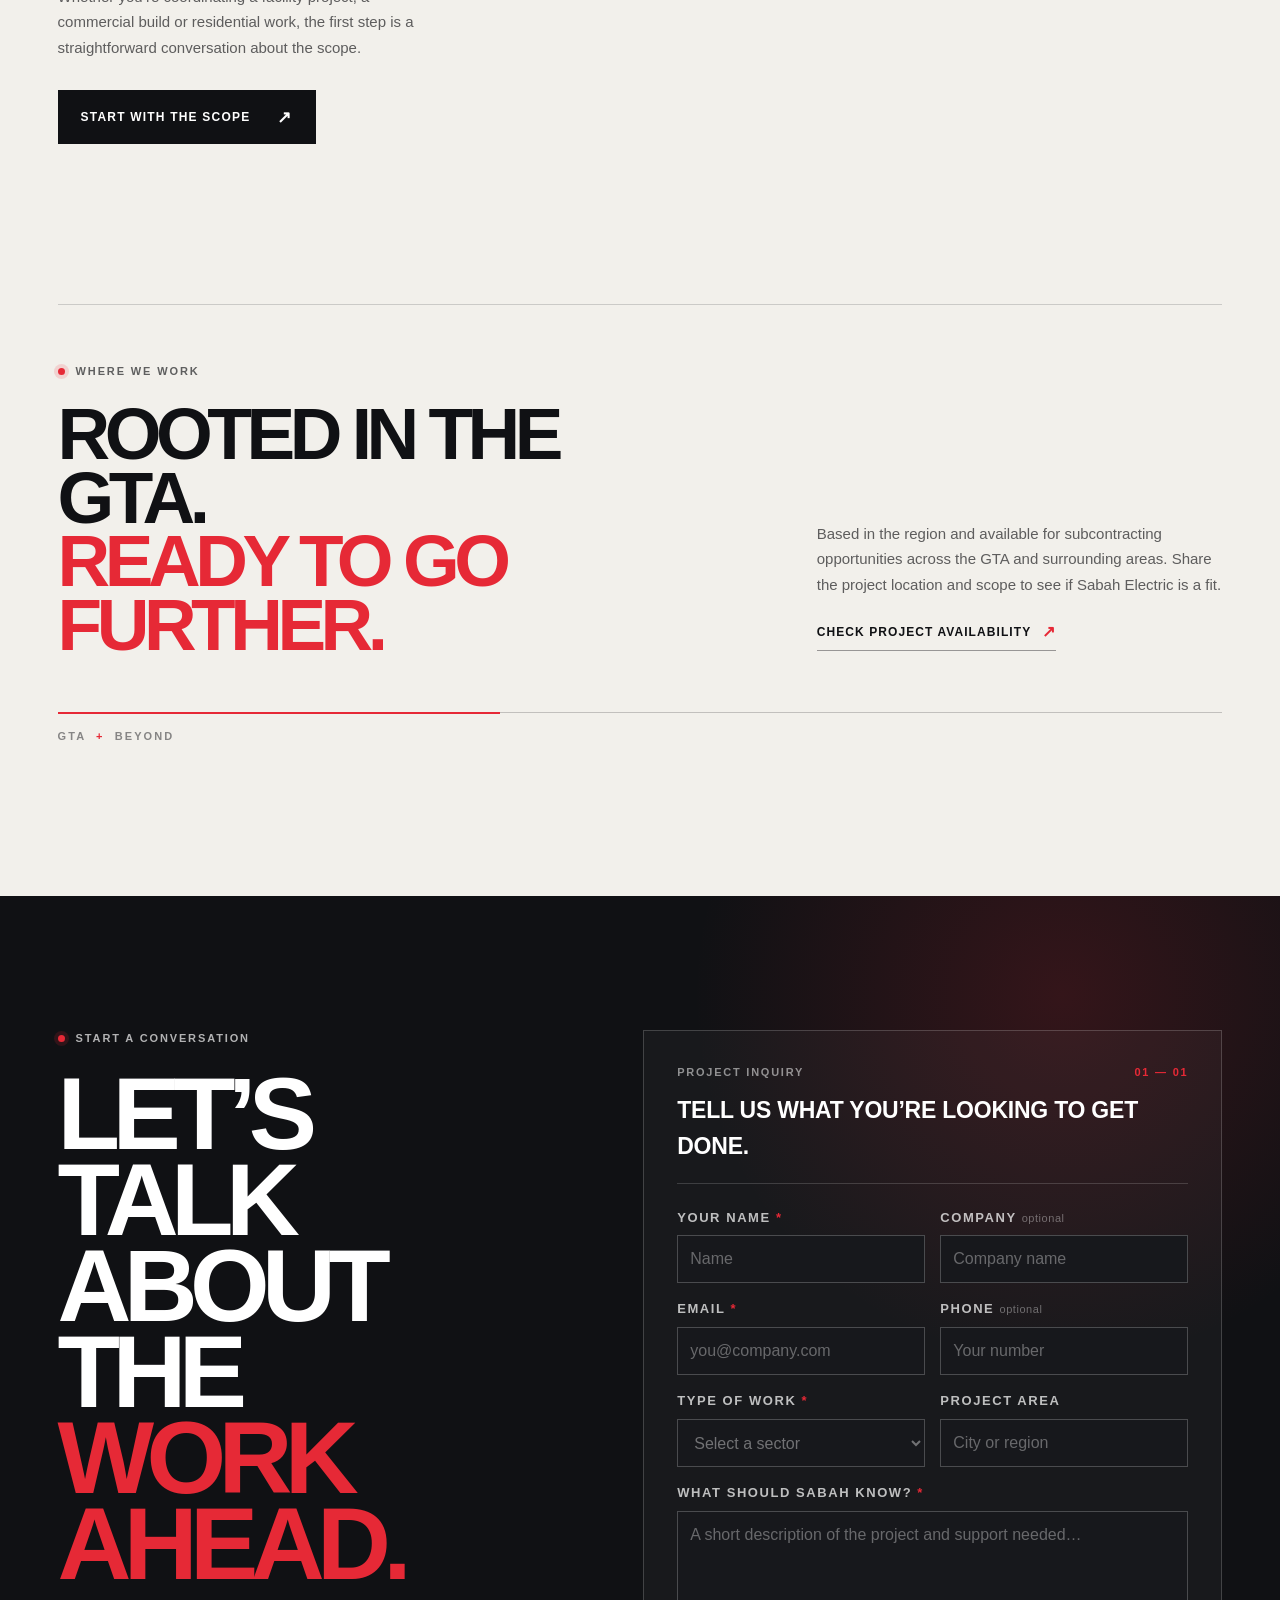
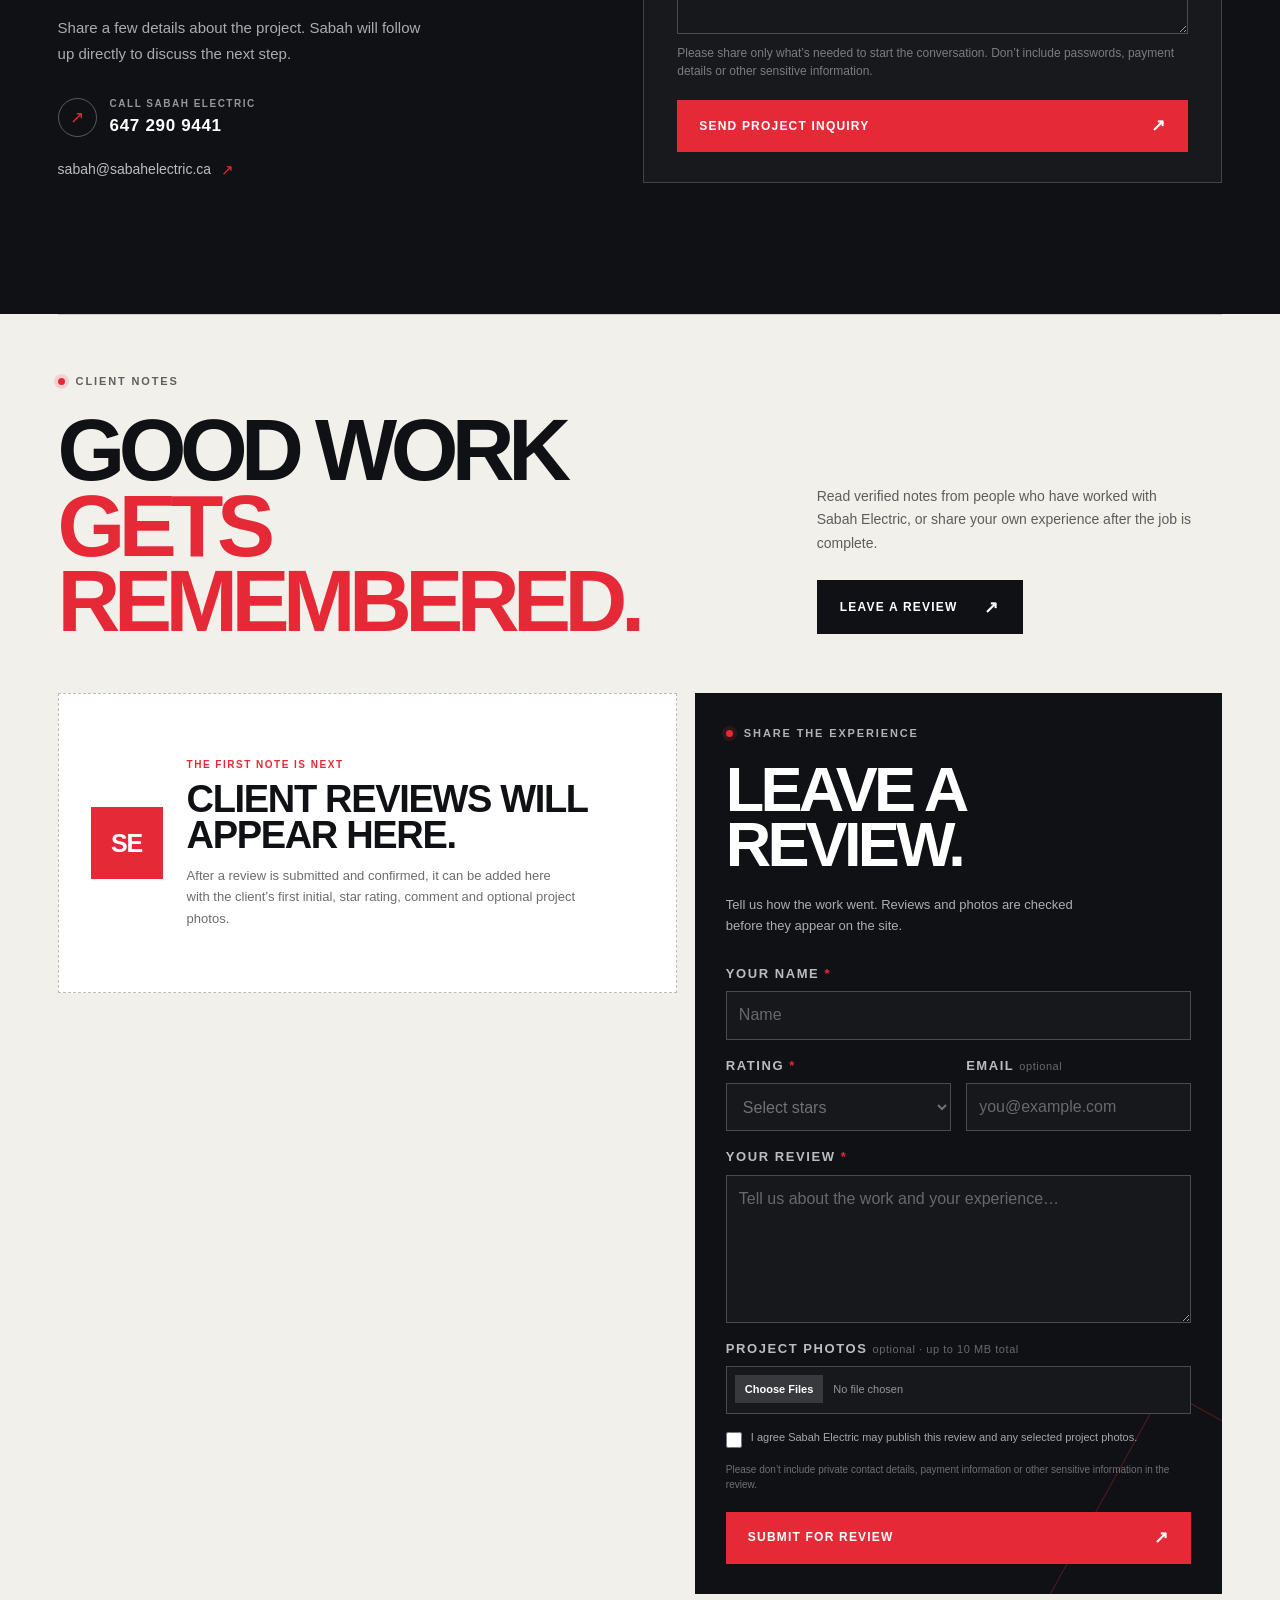
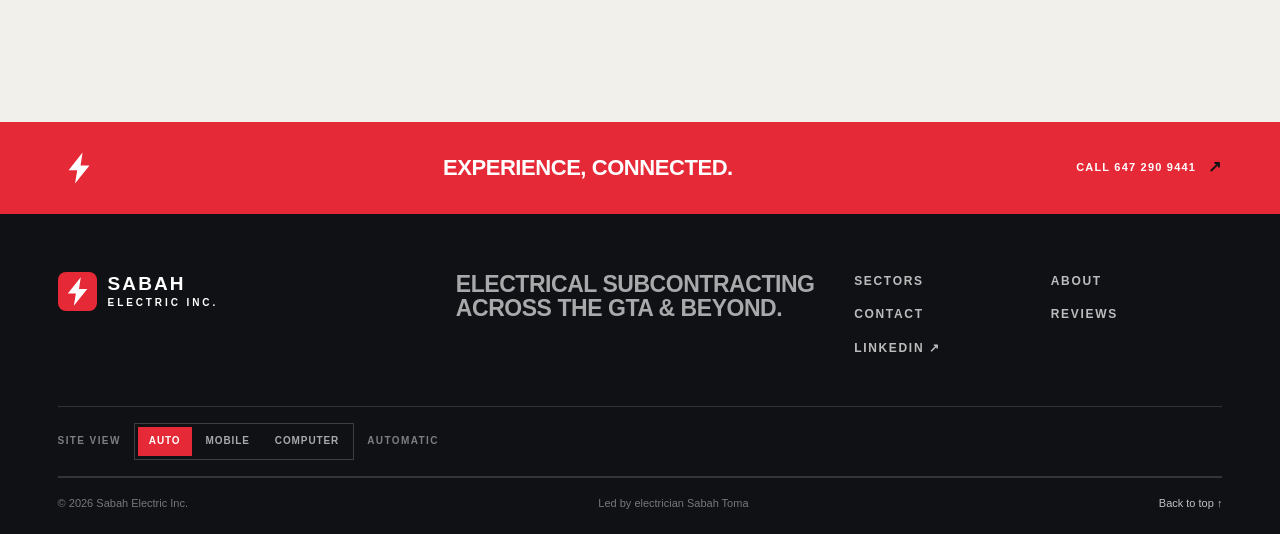
==== commit 37d4d15b: "Point scroll cue down, move reviews after contact, use GTA wording - Scroll cue is now a vertical li" ====
--- a/index.html
+++ b/index.html
@@ -4,17 +4,17 @@
     <meta charset="utf-8">
     <meta name="viewport" content="width=device-width, initial-scale=1">
     <meta name="theme-color" content="#101114">
-    <meta name="description" content="Sabah Electric Inc. provides industrial, commercial and residential electrical subcontracting across Peel Region and beyond. Led by electrician Sabah Toma, with 30+ years of experience.">
+    <meta name="description" content="Sabah Electric Inc. provides industrial, commercial and residential electrical subcontracting across the GTA and beyond. Led by electrician Sabah Toma, with 30+ years of experience.">
     <meta property="og:type" content="website">
     <meta property="og:title" content="Sabah Electric Inc. — Power for what’s next">
-    <meta property="og:description" content="30+ years of electrical experience across industrial, commercial and residential work. Serving Peel Region and beyond.">
+    <meta property="og:description" content="30+ years of electrical experience across industrial, commercial and residential work. Serving the GTA and beyond.">
     <meta property="og:image" content="https://sabahelectric.github.io/assets/hero-industrial.webp">
-    <title>Sabah Electric Inc. | Electrical Subcontracting — Peel Region &amp; Beyond</title>
+    <title>Sabah Electric Inc. | Electrical Subcontracting — GTA &amp; Beyond</title>
     <link rel="icon" type="image/svg+xml" href="assets/favicon.svg">
     <link rel="preload" as="image" href="assets/hero-industrial.webp" fetchpriority="high">
-    <link rel="stylesheet" href="styles.css?v=ee77f2b">
-    <script src="reviews.js?v=ee77f2b" defer></script>
-    <script src="script.js?v=ee77f2b" defer></script>
+    <link rel="stylesheet" href="styles.css?v=scrollcue1">
+    <script src="reviews.js?v=scrollcue1" defer></script>
+    <script src="script.js?v=scrollcue1" defer></script>
   </head>
   <body>
     <a class="skip-link" href="#main">Skip to content</a>
@@ -32,8 +32,8 @@
         <a href="#work">Sectors</a>
         <a href="#about">About</a>
         <a href="#approach">How we work</a>
+        <a href="#contact">Contact</a>
         <a href="#reviews">Reviews</a>
-        <a href="#contact">Contact</a>
       </nav>
       <a class="header-phone" href="tel:+16472909441" aria-label="Call Sabah Electric at 647 290 9441">
         <span class="header-phone__label">Call Sabah</span>
@@ -48,7 +48,7 @@
         <div class="hero-shade" aria-hidden="true"></div>
         <div class="hero-grid" aria-hidden="true"></div>
         <div class="hero-content shell">
-          <p class="eyebrow eyebrow--light"><span class="eyebrow-dot"></span> Sabah Electric Inc. <span class="eyebrow-divider">/</span> Peel Region &amp; beyond</p>
+          <p class="eyebrow eyebrow--light"><span class="eyebrow-dot"></span> Sabah Electric Inc. <span class="eyebrow-divider">/</span> GTA &amp; beyond</p>
           <h1 id="hero-title">Power for<br><span>what’s next.</span></h1>
           <p class="hero-intro">Electrical experience built across industrial, commercial and residential work—brought to the projects that keep our communities moving.</p>
           <div class="hero-actions">
@@ -57,7 +57,7 @@
           </div>
           <div class="hero-bottom">
           <span class="hero-bottom__note">Led by Electrician<br>Sabah Toma</span>
-            <a class="scroll-cue" href="#proof" aria-label="Scroll to learn more"><span>Scroll to explore</span><span class="scroll-cue__line"></span></a>
+            <a class="scroll-cue" href="#proof" aria-label="Scroll to learn more"><span>Scroll to explore</span><span class="scroll-cue__arrow" aria-hidden="true"><span class="scroll-cue__line"></span></span></a>
           </div>
         </div>
         <div class="hero-stamp" aria-label="More than 30 years of electrical experience">
@@ -72,7 +72,7 @@
           <p class="proof-lead">Experience that<br>connects every scale.</p>
           <div class="proof-item"><span class="proof-item__index">01</span><span class="proof-item__main">30+ years</span><span class="proof-item__detail">Electrical experience</span></div>
           <div class="proof-item"><span class="proof-item__index">02</span><span class="proof-item__main">Three sectors</span><span class="proof-item__detail">Industrial · Commercial · Residential</span></div>
-          <div class="proof-item"><span class="proof-item__index">03</span><span class="proof-item__main">Peel + beyond</span><span class="proof-item__detail">Subcontracting support</span></div>
+          <div class="proof-item"><span class="proof-item__index">03</span><span class="proof-item__main">GTA + beyond</span><span class="proof-item__detail">Subcontracting support</span></div>
         </div>
       </section>
 
@@ -141,7 +141,7 @@
             <p class="eyebrow eyebrow--light"><span class="eyebrow-dot"></span> About Sabah Electric</p>
             <h2 id="about-title">Experience<br>is more than<br><span>time served.</span></h2>
             <p class="about-copy__lead">It’s knowing what the site needs, how the work fits together, and when the details matter most.</p>
-            <p>Sabah Electric Inc. is led by electrician Sabah Toma, bringing more than 30 years of electrical experience across industrial, commercial and residential settings. As a subcontracting partner, the company supports projects across Peel Region and beyond.</p>
+            <p>Sabah Electric Inc. is led by electrician Sabah Toma, bringing more than 30 years of electrical experience across industrial, commercial and residential settings. As a subcontracting partner, the company supports projects across the GTA and beyond.</p>
             <a class="text-link text-link--light" href="https://www.linkedin.com/in/sabah-toma-922b213a3/" target="_blank" rel="noreferrer">Connect with Sabah on LinkedIn <span aria-hidden="true">↗</span></a>
           </div>
         </div>
@@ -165,9 +165,44 @@
 
       <section class="service-area section-paper" id="service-area" aria-labelledby="area-title">
         <div class="shell service-area__inner" data-reveal>
-          <div class="service-area__heading"><p class="eyebrow"><span class="eyebrow-dot"></span> Where we work</p><h2 id="area-title">Rooted in Peel.<br><span>Ready to go further.</span></h2></div>
-          <div class="service-area__copy"><p>Based in the region and available for subcontracting opportunities across Peel and surrounding areas. Share the project location and scope to see if Sabah Electric is a fit.</p><a class="text-link text-link--dark" href="#contact">Check project availability <span aria-hidden="true">↗</span></a></div>
-          <div class="service-area__line" aria-hidden="true"><span></span></div><p class="service-area__caption">PEEL REGION <span>+</span> BEYOND</p>
+          <div class="service-area__heading"><p class="eyebrow"><span class="eyebrow-dot"></span> Where we work</p><h2 id="area-title">Rooted in the GTA.<br><span>Ready to go further.</span></h2></div>
+          <div class="service-area__copy"><p>Based in the region and available for subcontracting opportunities across the GTA and surrounding areas. Share the project location and scope to see if Sabah Electric is a fit.</p><a class="text-link text-link--dark" href="#contact">Check project availability <span aria-hidden="true">↗</span></a></div>
+          <div class="service-area__line" aria-hidden="true"><span></span></div><p class="service-area__caption">GTA <span>+</span> BEYOND</p>
+        </div>
+      </section>
+
+      <section class="contact section-dark" id="contact" aria-labelledby="contact-title">
+        <div class="contact__glow" aria-hidden="true"></div>
+        <div class="shell contact__grid">
+          <div class="contact-copy" data-reveal>
+            <p class="eyebrow eyebrow--light"><span class="eyebrow-dot"></span> Start a conversation</p>
+            <h2 id="contact-title">Let’s talk<br>about the<br><span>work ahead.</span></h2>
+            <p>Share a few details about the project. Sabah will follow up directly to discuss the next step.</p>
+            <a class="contact-phone" href="tel:+16472909441"><span class="contact-phone__icon" aria-hidden="true">↗</span><span><small>Call Sabah Electric</small><strong>647 290 9441</strong></span></a>
+            <a class="contact-email" href="mailto:sabah@sabahelectric.ca">sabah@sabahelectric.ca <span aria-hidden="true">↗</span></a>
+          </div>
+          <form class="contact-form" action="https://formsubmit.co/sabah@sabahelectric.ca" method="POST" data-reveal>
+            <input type="hidden" name="_subject" value="New project inquiry — Sabah Electric Inc.">
+            <input type="hidden" name="_template" value="table">
+            <input type="hidden" name="_next" value="https://sabahelectric.github.io/thanks.html">
+            <input type="text" name="_honey" class="form-honey" tabindex="-1" autocomplete="off" aria-hidden="true">
+            <div class="form-heading"><span class="form-heading__step">Project inquiry <span>01 — 01</span></span><p>Tell us what you’re looking to get done.</p></div>
+            <div class="form-row">
+              <label class="field"><span>Your name <b>*</b></span><input name="name" type="text" autocomplete="name" placeholder="Name" required></label>
+              <label class="field"><span>Company <small>optional</small></span><input name="company" type="text" autocomplete="organization" placeholder="Company name"></label>
+            </div>
+            <div class="form-row">
+              <label class="field"><span>Email <b>*</b></span><input name="email" type="email" autocomplete="email" placeholder="you@company.com" required></label>
+              <label class="field"><span>Phone <small>optional</small></span><input name="phone" type="tel" autocomplete="tel" placeholder="Your number"></label>
+            </div>
+            <div class="form-row">
+              <label class="field"><span>Type of work <b>*</b></span><select name="project-type" required><option value="" disabled selected>Select a sector</option><option>Industrial</option><option>Commercial</option><option>Residential</option><option>Other / not sure yet</option></select></label>
+              <label class="field"><span>Project area</span><input name="project-area" type="text" placeholder="City or region"></label>
+            </div>
+            <label class="field field--message"><span>What should Sabah know? <b>*</b></span><textarea name="message" rows="4" placeholder="A short description of the project and support needed…" required></textarea></label>
+            <p class="form-privacy">Please share only what’s needed to start the conversation. Don’t include passwords, payment details or other sensitive information.</p>
+            <button class="button button--red form-submit" type="submit">Send project inquiry <span class="button-arrow" aria-hidden="true">↗</span></button>
+          </form>
         </div>
       </section>
 
@@ -219,41 +254,6 @@
         </div>
       </section>
 
-      <section class="contact section-dark" id="contact" aria-labelledby="contact-title">
-        <div class="contact__glow" aria-hidden="true"></div>
-        <div class="shell contact__grid">
-          <div class="contact-copy" data-reveal>
-            <p class="eyebrow eyebrow--light"><span class="eyebrow-dot"></span> Start a conversation</p>
-            <h2 id="contact-title">Let’s talk<br>about the<br><span>work ahead.</span></h2>
-            <p>Share a few details about the project. Sabah will follow up directly to discuss the next step.</p>
-            <a class="contact-phone" href="tel:+16472909441"><span class="contact-phone__icon" aria-hidden="true">↗</span><span><small>Call Sabah Electric</small><strong>647 290 9441</strong></span></a>
-            <a class="contact-email" href="mailto:sabah@sabahelectric.ca">sabah@sabahelectric.ca <span aria-hidden="true">↗</span></a>
-          </div>
-          <form class="contact-form" action="https://formsubmit.co/sabah@sabahelectric.ca" method="POST" data-reveal>
-            <input type="hidden" name="_subject" value="New project inquiry — Sabah Electric Inc.">
-            <input type="hidden" name="_template" value="table">
-            <input type="hidden" name="_next" value="https://sabahelectric.github.io/thanks.html">
-            <input type="text" name="_honey" class="form-honey" tabindex="-1" autocomplete="off" aria-hidden="true">
-            <div class="form-heading"><span class="form-heading__step">Project inquiry <span>01 — 01</span></span><p>Tell us what you’re looking to get done.</p></div>
-            <div class="form-row">
-              <label class="field"><span>Your name <b>*</b></span><input name="name" type="text" autocomplete="name" placeholder="Name" required></label>
-              <label class="field"><span>Company <small>optional</small></span><input name="company" type="text" autocomplete="organization" placeholder="Company name"></label>
-            </div>
-            <div class="form-row">
-              <label class="field"><span>Email <b>*</b></span><input name="email" type="email" autocomplete="email" placeholder="you@company.com" required></label>
-              <label class="field"><span>Phone <small>optional</small></span><input name="phone" type="tel" autocomplete="tel" placeholder="Your number"></label>
-            </div>
-            <div class="form-row">
-              <label class="field"><span>Type of work <b>*</b></span><select name="project-type" required><option value="" disabled selected>Select a sector</option><option>Industrial</option><option>Commercial</option><option>Residential</option><option>Other / not sure yet</option></select></label>
-              <label class="field"><span>Project area</span><input name="project-area" type="text" placeholder="City or region"></label>
-            </div>
-            <label class="field field--message"><span>What should Sabah know? <b>*</b></span><textarea name="message" rows="4" placeholder="A short description of the project and support needed…" required></textarea></label>
-            <p class="form-privacy">Please share only what’s needed to start the conversation. Don’t include passwords, payment details or other sensitive information.</p>
-            <button class="button button--red form-submit" type="submit">Send project inquiry <span class="button-arrow" aria-hidden="true">↗</span></button>
-          </form>
-        </div>
-      </section>
-
       <section class="closing section-red" aria-label="Sabah Electric closing statement">
         <div class="shell closing__inner"><img src="assets/bolt-mark.svg" alt="" width="54" height="54"><p>Experience, connected.</p><a href="tel:+16472909441">Call 647&nbsp;290&nbsp;9441 <span aria-hidden="true">↗</span></a></div>
       </section>
@@ -263,8 +263,8 @@
       <div class="shell">
         <div class="footer-main">
           <a class="brand brand--footer" href="#top" aria-label="Sabah Electric Inc., back to top"><img class="brand-mark" src="assets/bolt-mark.svg" alt="" width="42" height="42"><span class="brand-name"><strong>SABAH</strong><span>ELECTRIC INC.</span></span></a>
-          <p class="footer-statement">Electrical subcontracting<br>across Peel Region &amp; beyond.</p>
-          <div class="footer-links"><a href="#work">Sectors</a><a href="#about">About</a><a href="#reviews">Reviews</a><a href="#contact">Contact</a><a href="https://www.linkedin.com/in/sabah-toma-922b213a3/" target="_blank" rel="noreferrer">LinkedIn ↗</a></div>
+          <p class="footer-statement">Electrical subcontracting<br>across the GTA &amp; beyond.</p>
+          <div class="footer-links"><a href="#work">Sectors</a><a href="#about">About</a><a href="#contact">Contact</a><a href="#reviews">Reviews</a><a href="https://www.linkedin.com/in/sabah-toma-922b213a3/" target="_blank" rel="noreferrer">LinkedIn ↗</a></div>
         </div>
         <div class="footer-view">
           <span class="footer-view__label">Site view</span>
--- a/styles.css
+++ b/styles.css
@@ -77,9 +77,11 @@
 .hero-bottom { display: flex; align-items: flex-end; justify-content: space-between; max-width: 620px; margin-top: clamp(74px,12vh,124px); }
 .hero-bottom__note { color: rgba(255,255,255,.56); font-size: 10px; font-weight: 700; line-height: 1.5; letter-spacing: .1em; text-transform: uppercase; }
 .scroll-cue { display: flex; align-items: center; gap: 12px; color: rgba(255,255,255,.62); font-size: 9px; font-weight: 700; letter-spacing: .16em; text-transform: uppercase; }
-.scroll-cue__line { position: relative; width: 54px; height: 1px; background: rgba(255,255,255,.38); overflow: hidden; }
-.scroll-cue__line::after { position: absolute; content: ""; inset: 0; background: var(--red); transform: translateX(-100%); animation: line-travel 2s ease-in-out infinite; }
-@keyframes line-travel { 50%,100% { transform: translateX(100%); } }
+.scroll-cue__arrow { position: relative; display: flex; flex-direction: column; align-items: center; }
+.scroll-cue__arrow::after { content: ""; width: 7px; height: 7px; margin-top: -5px; border-right: 1.5px solid rgba(255,255,255,.62); border-bottom: 1.5px solid rgba(255,255,255,.62); transform: rotate(45deg); }
+.scroll-cue__line { position: relative; width: 1px; height: 40px; background: rgba(255,255,255,.38); overflow: hidden; }
+.scroll-cue__line::after { position: absolute; content: ""; inset: 0; background: var(--red); transform: translateY(-100%); animation: line-travel 2s ease-in-out infinite; }
+@keyframes line-travel { 50%,100% { transform: translateY(100%); } }
 .hero-stamp { position: absolute; right: 9vw; bottom: 13%; z-index: 2; display: grid; grid-template-columns: auto auto; align-items: center; column-gap: 9px; width: 150px; height: 150px; padding: 25px 18px; border-radius: 50%; color: var(--white); background: rgba(16,17,20,.58); backdrop-filter: blur(8px); }
 .hero-stamp__number { font-family: var(--display); font-size: 48px; font-weight: 900; line-height: .85; letter-spacing: -.08em; }
 .hero-stamp__number span { color: var(--red); }
@@ -356,21 +358,22 @@
   .site-nav { position: absolute; top: 68px; left: 0; right: 0; display: flex; flex-direction: column; align-items: stretch; gap: 0; margin: 0; padding: 6px 20px 20px; background: rgba(16,17,20,.97); border-bottom: 1px solid rgba(255,255,255,.12); opacity: 0; pointer-events: none; transform: translateY(-8px); transition: opacity .2s ease,transform .2s ease; }
   .site-nav.is-open { opacity: 1; pointer-events: auto; transform: translateY(0); }
   .site-nav a { padding: 15px 0; border-bottom: 1px solid rgba(255,255,255,.1); font-size: 10px; }
-  .hero { min-height: max(770px,100svh); align-items: flex-start; padding: 138px 0 48px; }
+  .hero { min-height: max(770px,100svh); align-items: stretch; padding: 138px 0 88px; }
   .hero-image img { object-position: 64% center; }
   .hero-shade { background: linear-gradient(90deg,rgba(13,14,17,.92),rgba(13,14,17,.54) 67%,rgba(13,14,17,.35)),linear-gradient(0deg,rgba(13,14,17,.88) 1%,transparent 45%); }
   .hero-grid { background-size: 64px 64px; }
-  .hero-content { padding-top: 0; }
+  .hero-content { display: flex; flex-direction: column; padding-top: 0; }
   .hero .eyebrow { max-width: 300px; flex-wrap: wrap; gap: 8px; margin-bottom: 26px; font-size: 8px; line-height: 1.5; }
   .hero h1 { font-size: clamp(66px,17vw,104px); line-height: .84; letter-spacing: -.08em; }
   .hero-intro { max-width: 360px; margin: 26px 0 23px; font-size: 14px; }
   .hero-actions { align-items: flex-start; flex-direction: column; gap: 17px; }
   .button { min-height: 51px; }
-  .hero-bottom { align-items: flex-end; margin-top: 77px; }
+  .hero-bottom { align-items: flex-end; margin-top: auto; padding-top: 77px; }
   .hero-bottom__note { font-size: 8px; }
   .scroll-cue { gap: 8px; font-size: 7px; }
-  .scroll-cue__line { width: 28px; }
-  .hero-stamp { right: 20px; bottom: 21%; width: 94px; height: 94px; padding: 16px 9px; }
+  .scroll-cue__line { height: 14px; }
+  .scroll-cue__arrow { margin-bottom: -6px; }
+  .hero-stamp { right: 20px; bottom: 130px; width: 94px; height: 94px; padding: 16px 9px; }
   .hero-stamp__number { font-size: 31px; }
   .hero-stamp__label { font-size: 6px; }
   .hero-corner { display: none; }
@@ -540,21 +543,22 @@
 html.view-mobile .site-nav { position: absolute; top: 68px; left: 0; right: 0; display: flex; flex-direction: column; align-items: stretch; gap: 0; margin: 0; padding: 6px 20px 20px; background: rgba(16,17,20,.97); border-bottom: 1px solid rgba(255,255,255,.12); opacity: 0; pointer-events: none; transform: translateY(-8px); transition: opacity .2s ease,transform .2s ease; }
 html.view-mobile .site-nav.is-open { opacity: 1; pointer-events: auto; transform: translateY(0); }
 html.view-mobile .site-nav a { padding: 15px 0; border-bottom: 1px solid rgba(255,255,255,.1); font-size: 12px; }
-html.view-mobile .hero { min-height: max(770px,100svh); align-items: flex-start; padding: 138px 0 48px; }
+html.view-mobile .hero { min-height: max(770px,100svh); align-items: stretch; padding: 138px 0 88px; }
 html.view-mobile .hero-image img { object-position: 64% center; }
 html.view-mobile .hero-shade { background: linear-gradient(90deg,rgba(13,14,17,.92),rgba(13,14,17,.54) 67%,rgba(13,14,17,.35)),linear-gradient(0deg,rgba(13,14,17,.88) 1%,transparent 45%); }
 html.view-mobile .hero-grid { background-size: 64px 64px; }
-html.view-mobile .hero-content { padding-top: 0; }
+html.view-mobile .hero-content { display: flex; flex-direction: column; padding-top: 0; }
 html.view-mobile .hero .eyebrow { max-width: 300px; flex-wrap: wrap; gap: 8px; margin-bottom: 26px; font-size: 10px; line-height: 1.5; }
 html.view-mobile .hero h1 { font-size: clamp(66px,17vw,104px); line-height: .84; letter-spacing: -.08em; }
 html.view-mobile .hero-intro { max-width: 360px; margin: 26px 0 23px; font-size: 14px; }
 html.view-mobile .hero-actions { align-items: flex-start; flex-direction: column; gap: 17px; }
 html.view-mobile .button { min-height: 51px; }
-html.view-mobile .hero-bottom { align-items: flex-end; margin-top: 77px; }
+html.view-mobile .hero-bottom { align-items: flex-end; margin-top: auto; padding-top: 77px; }
 html.view-mobile .hero-bottom__note, html.view-mobile .scroll-cue { font-size: 9px; }
 html.view-mobile .scroll-cue { gap: 8px; }
-html.view-mobile .scroll-cue__line { width: 28px; }
-html.view-mobile .hero-stamp { right: 20px; bottom: 21%; width: 94px; height: 94px; padding: 16px 9px; }
+html.view-mobile .scroll-cue__line { height: 14px; }
+html.view-mobile .scroll-cue__arrow { margin-bottom: -6px; }
+html.view-mobile .hero-stamp { right: 20px; bottom: 130px; width: 94px; height: 94px; padding: 16px 9px; }
 html.view-mobile .hero-stamp__number { font-size: 31px; }
 html.view-mobile .hero-stamp__label { font-size: 8px; }
 html.view-mobile .hero-corner { display: none; }
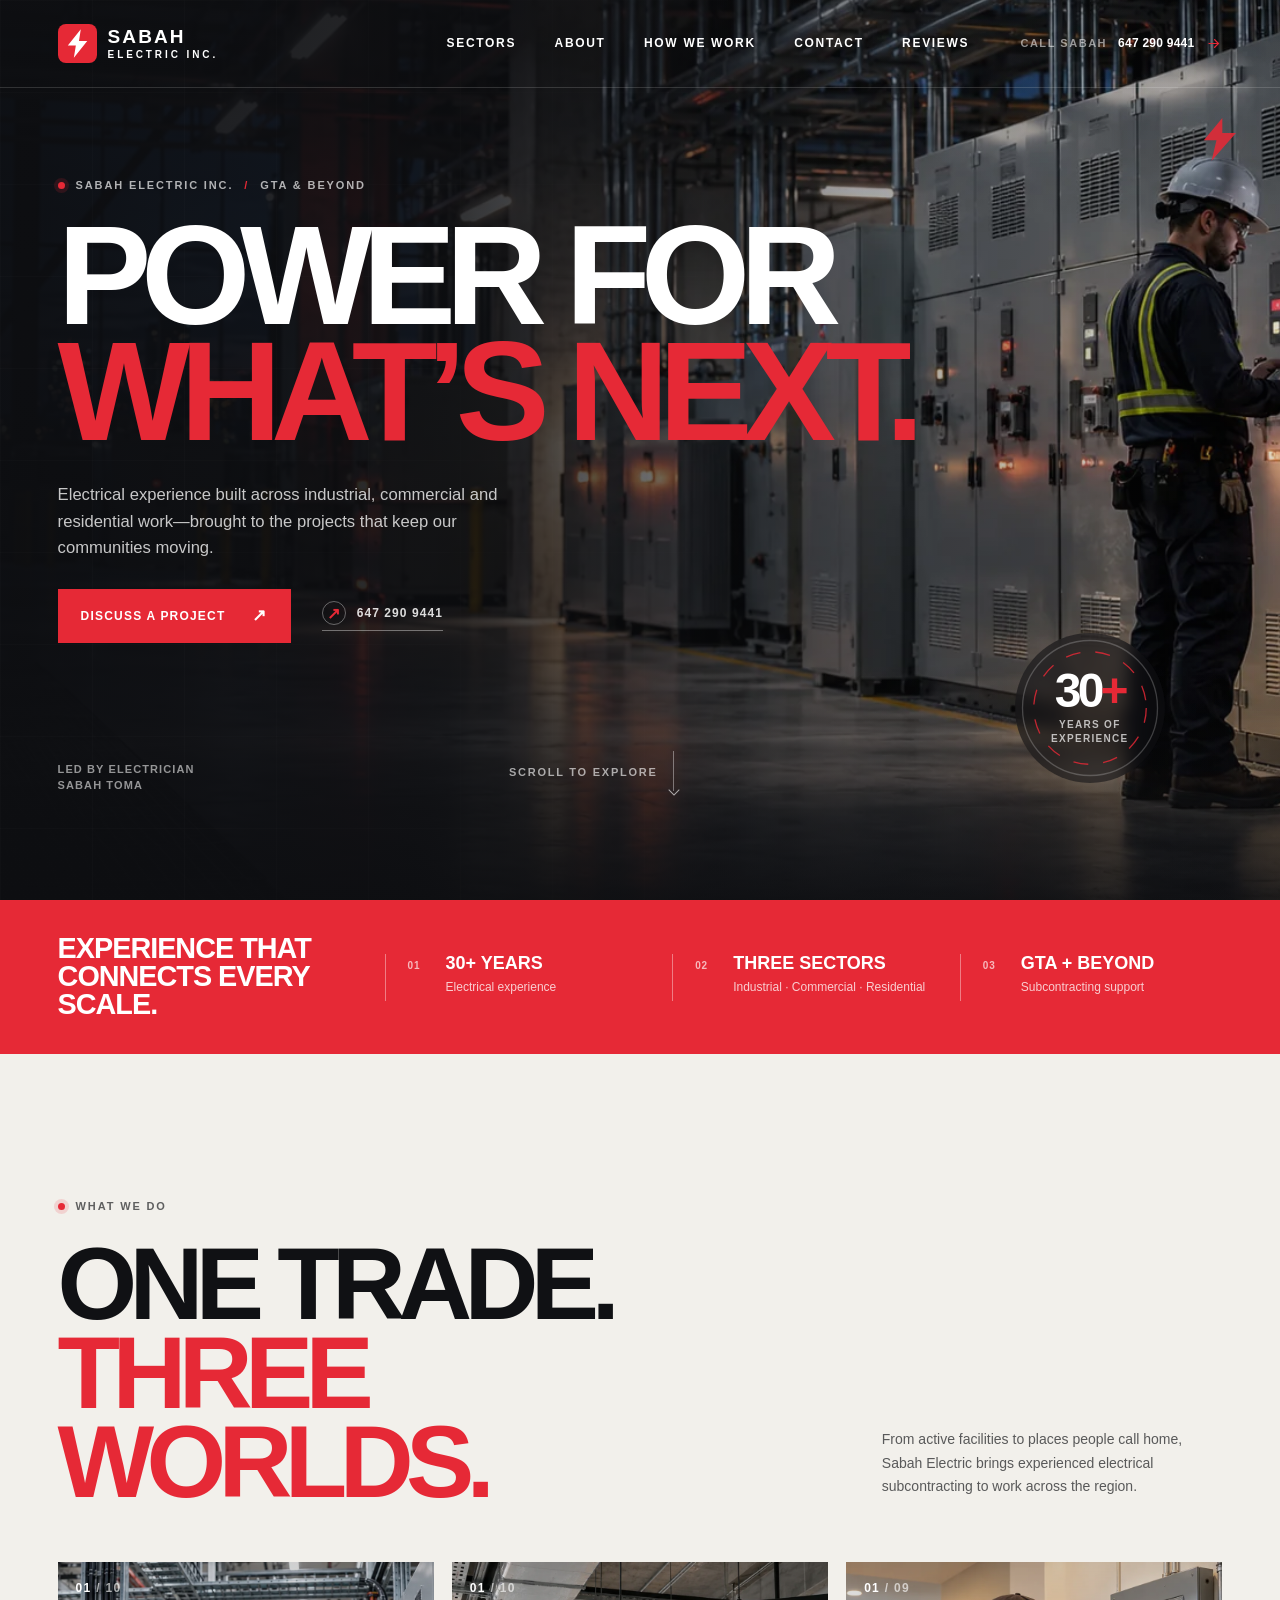
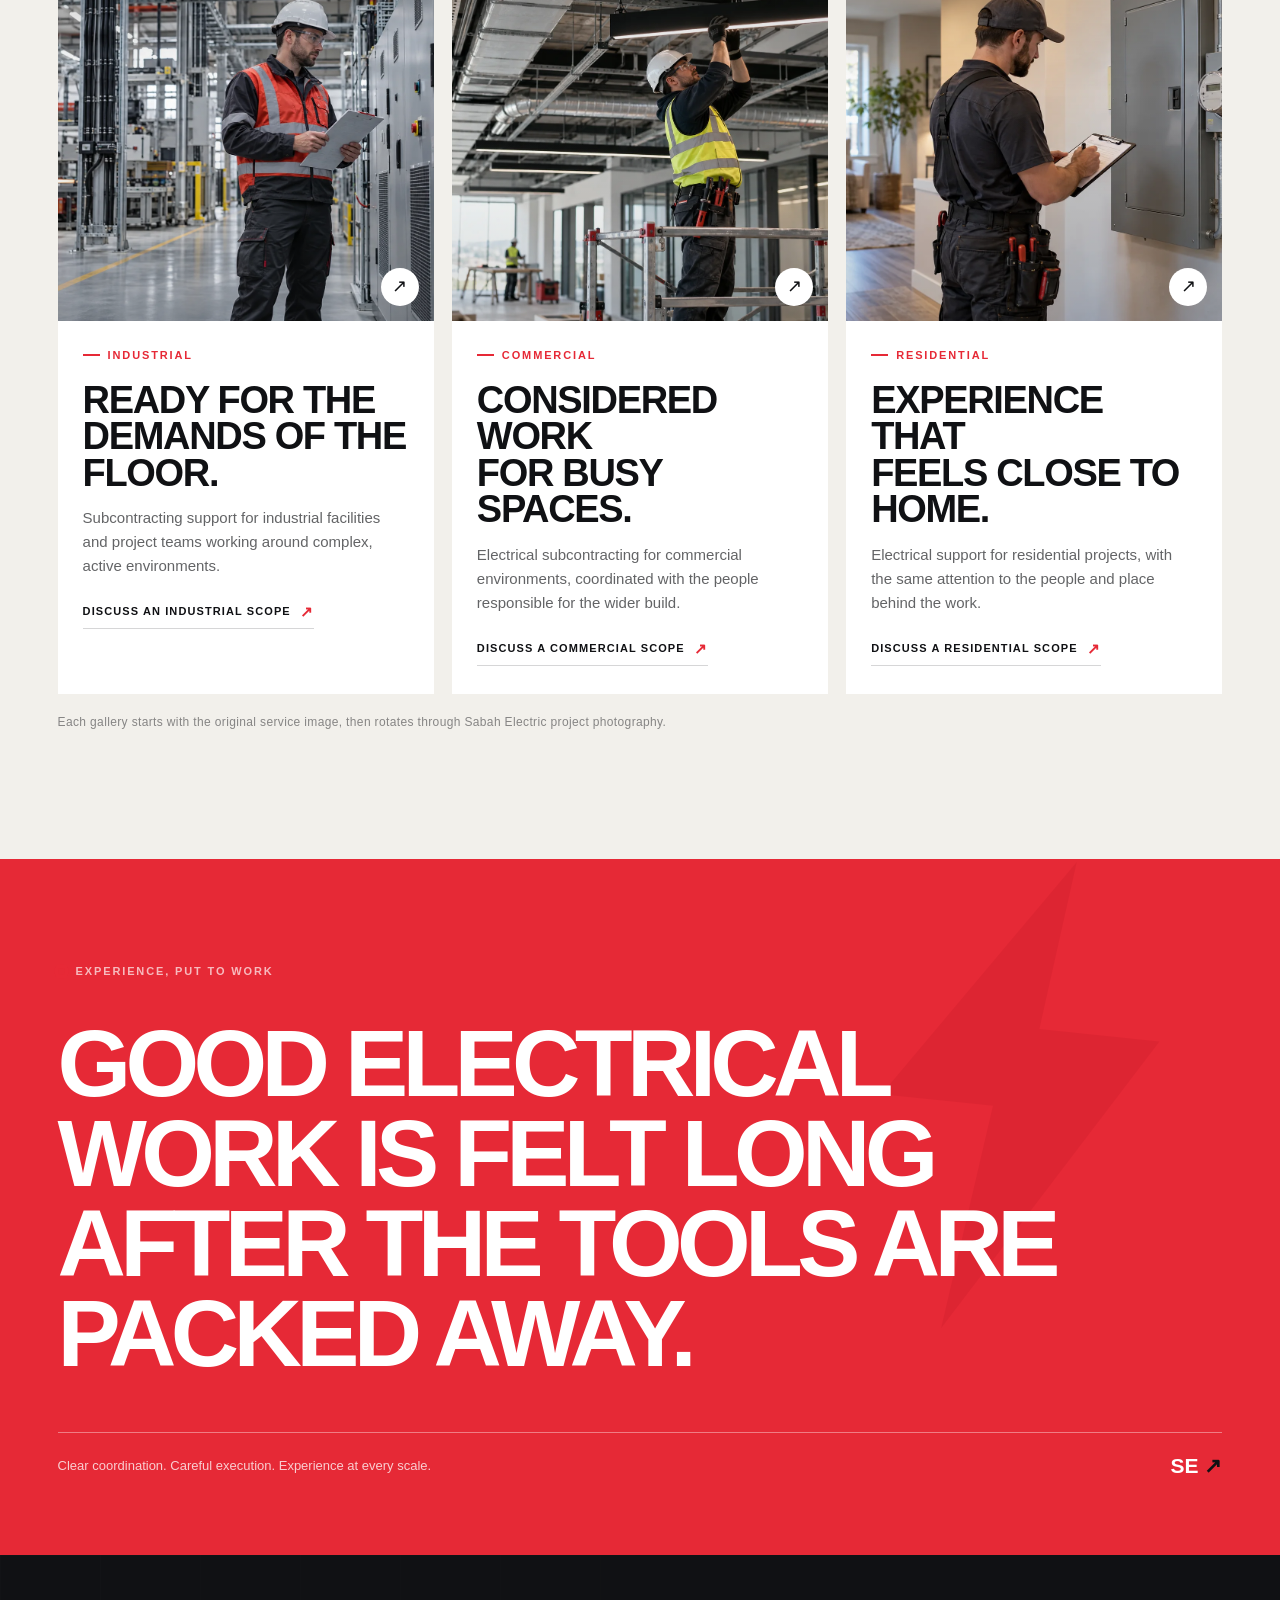
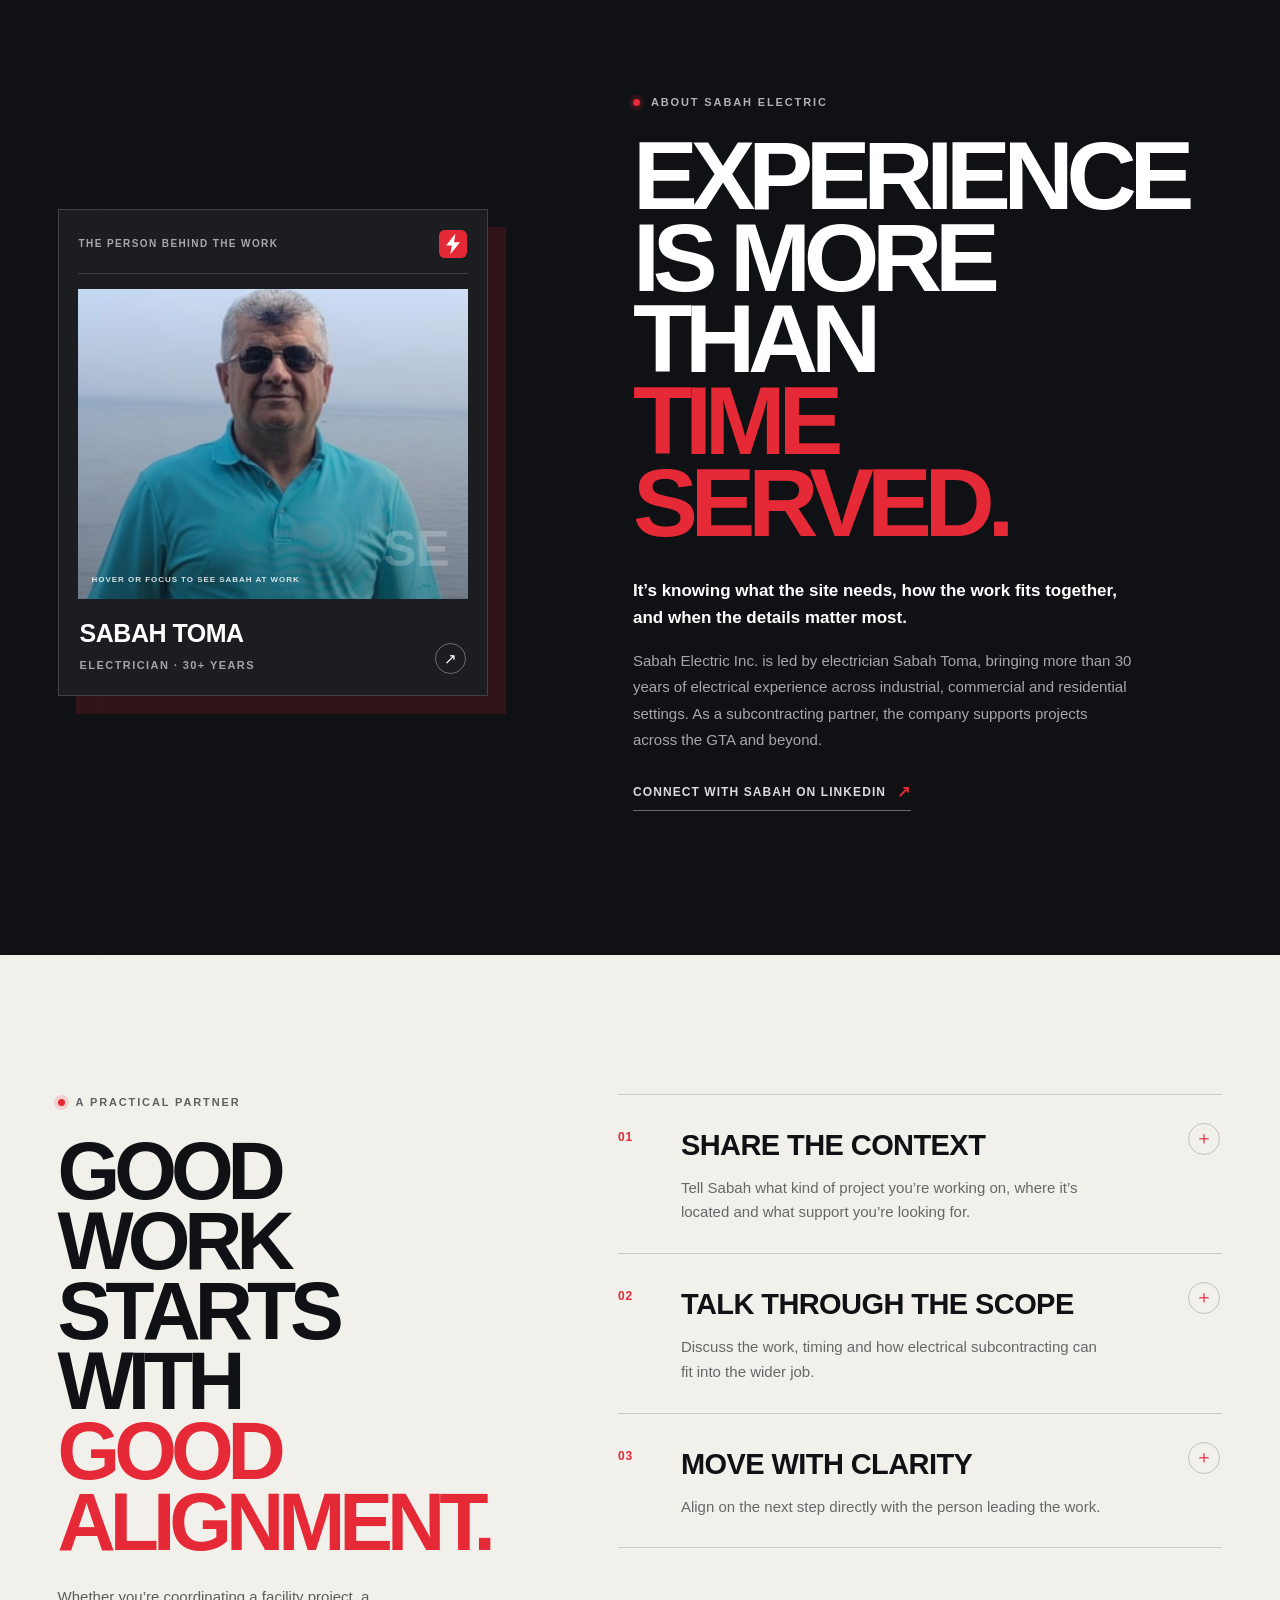
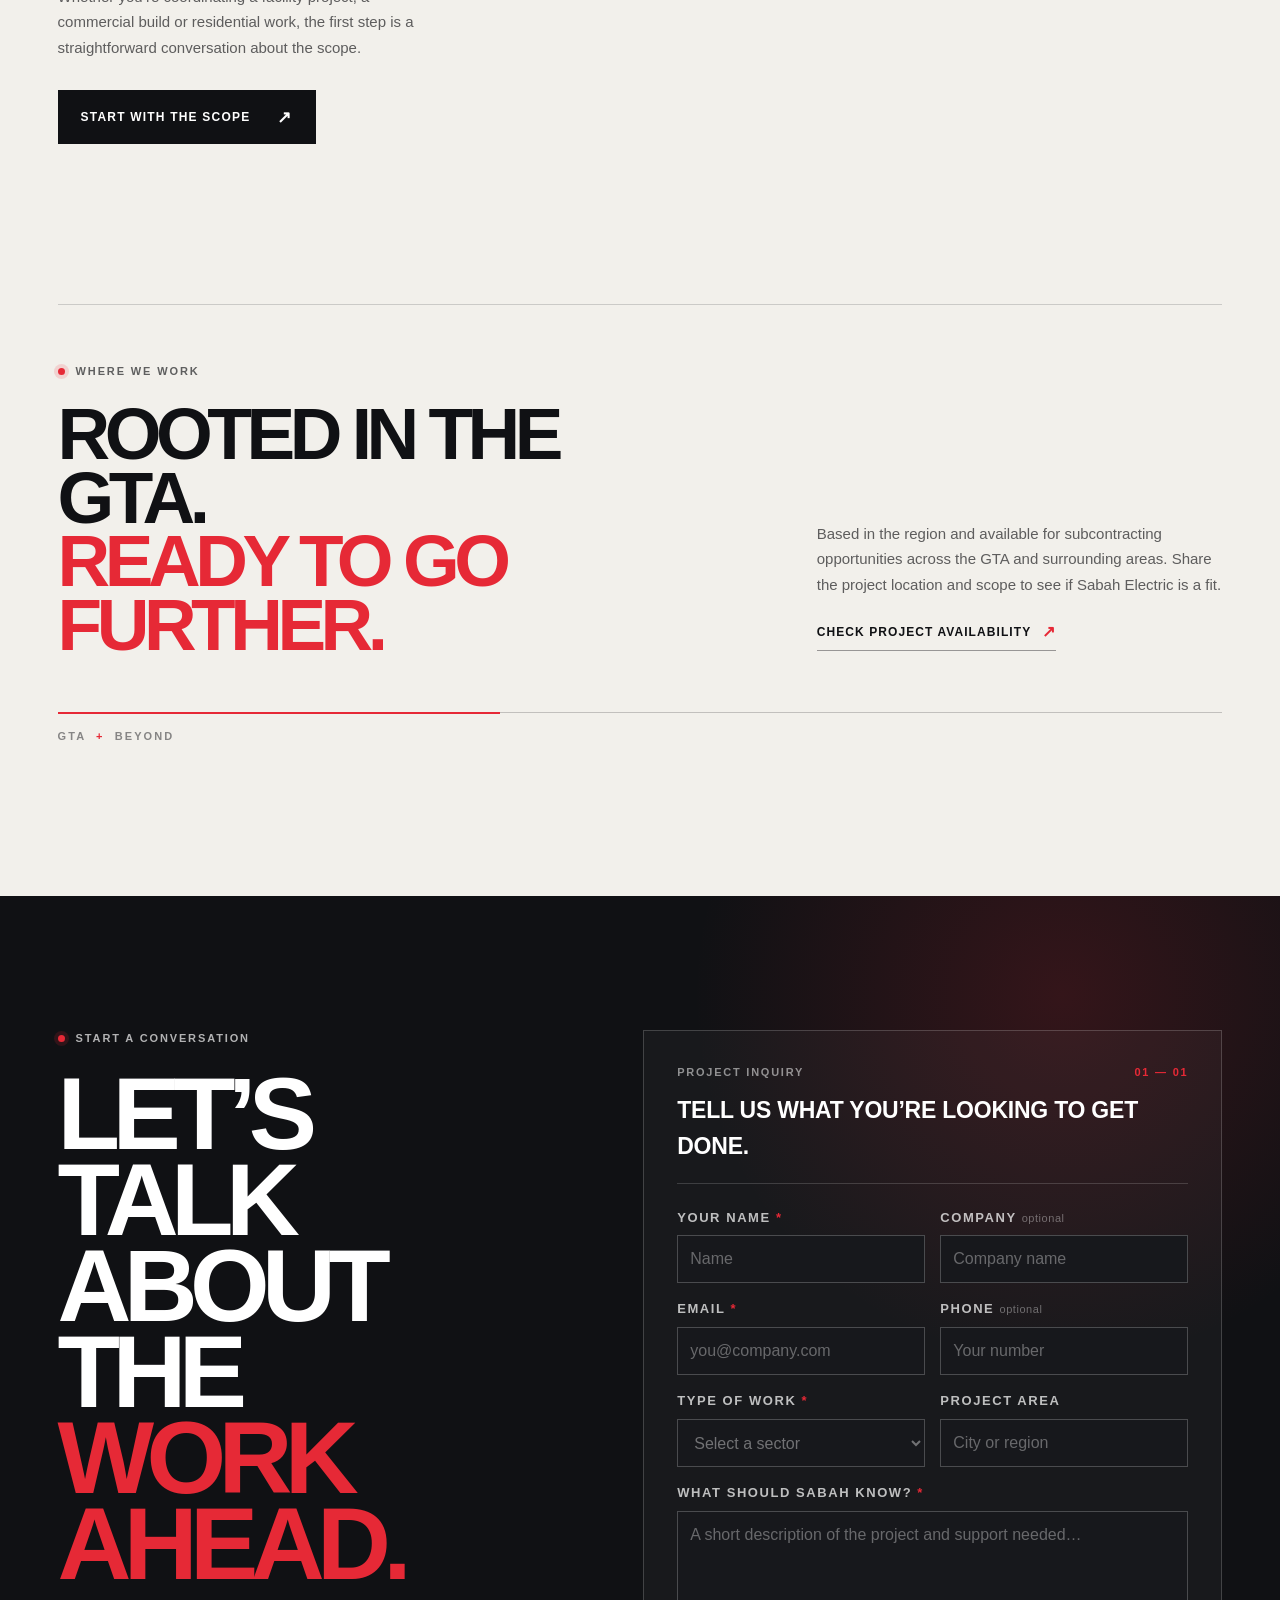
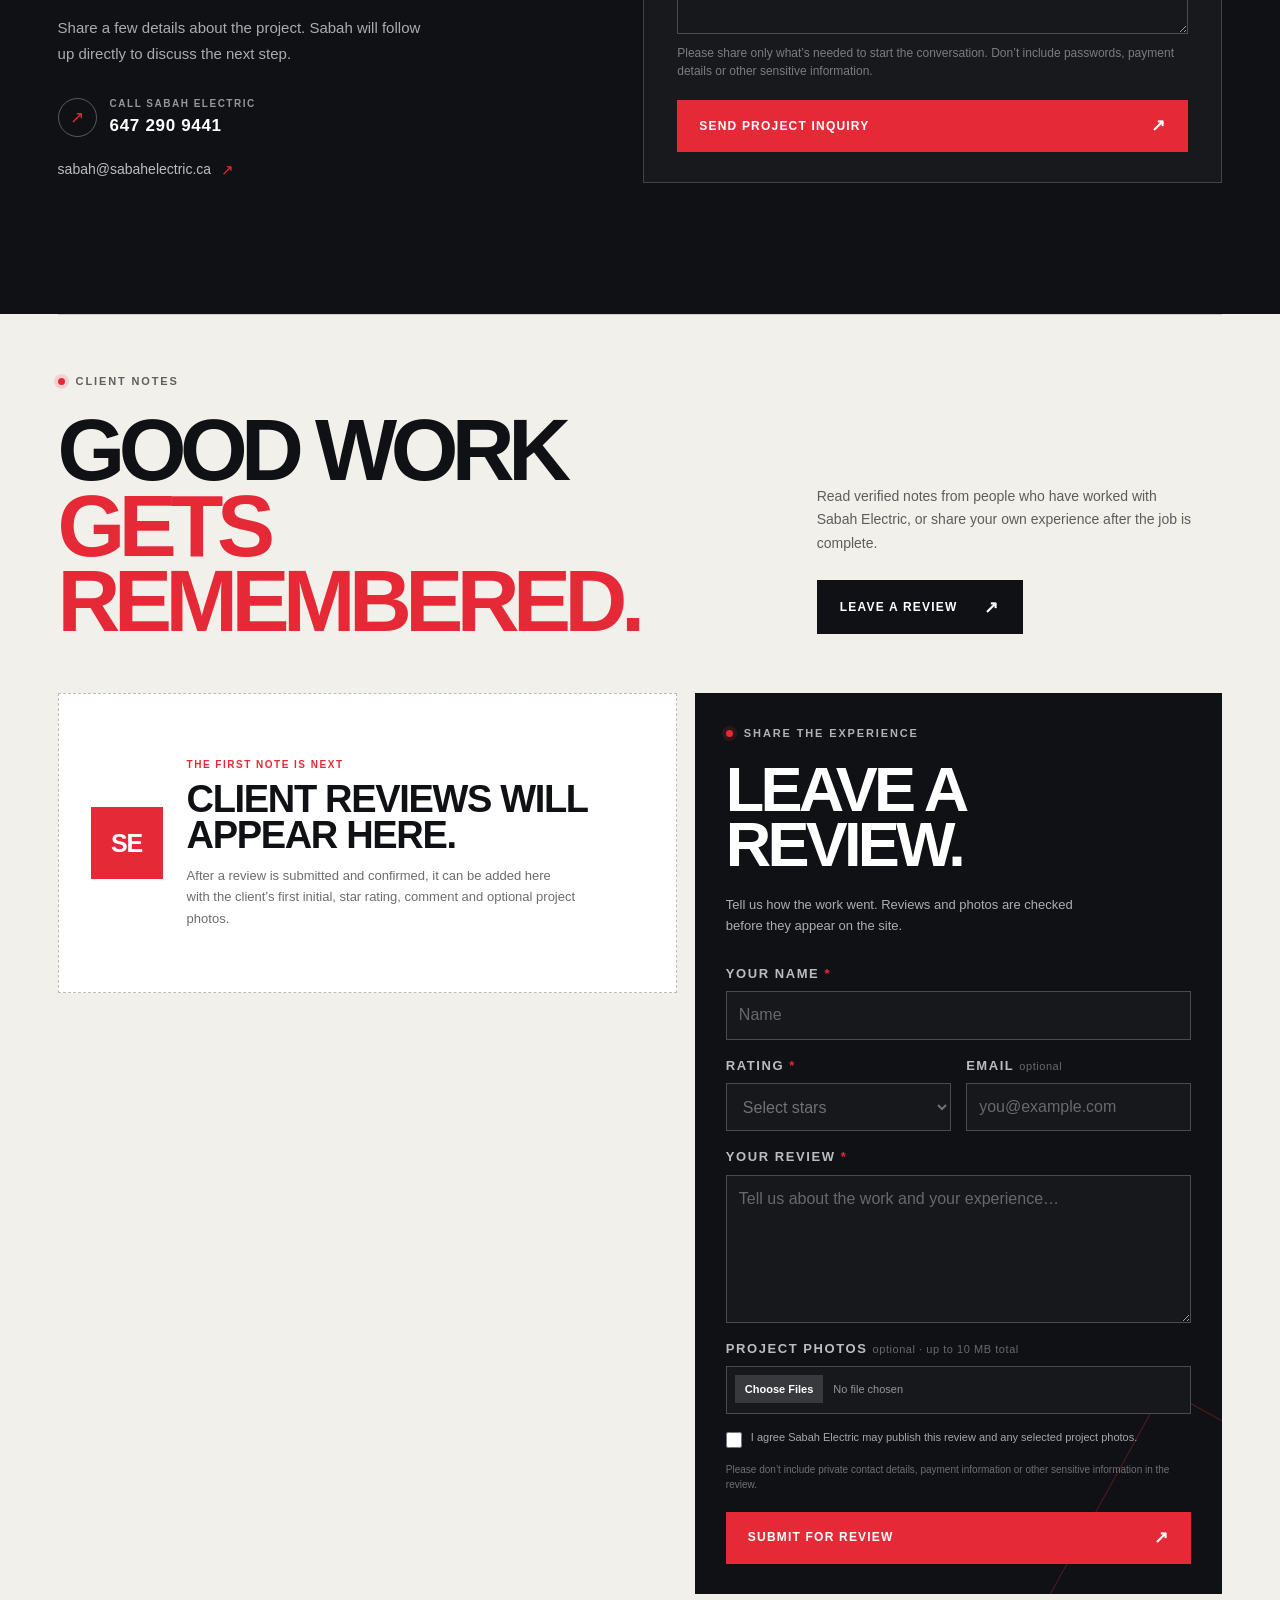
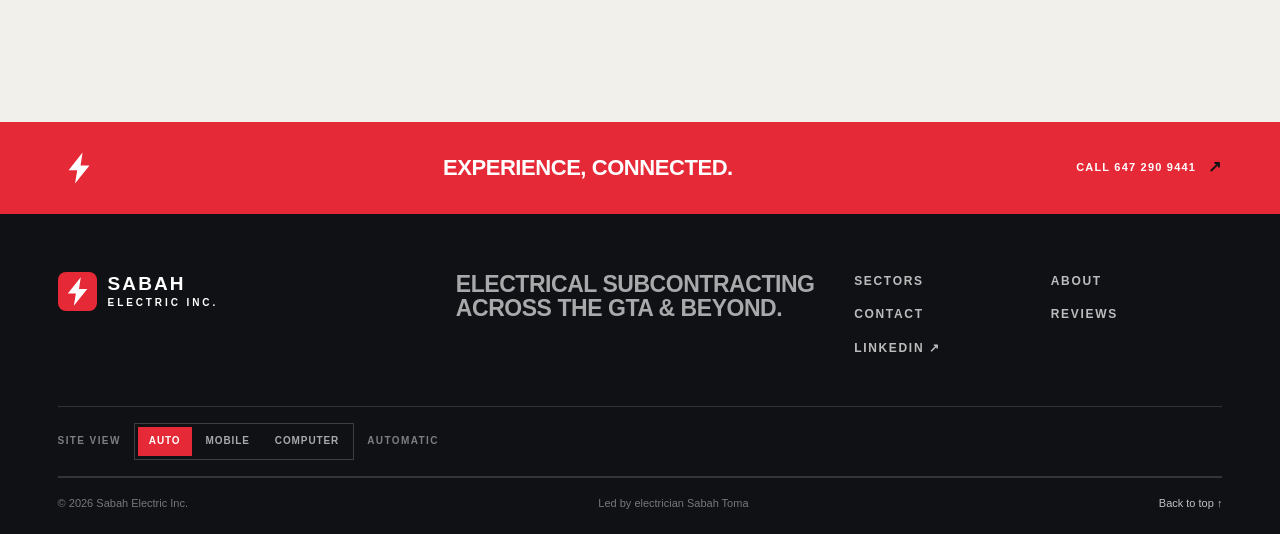
==== commit 1a876086: "Fit 30+ years badge label inside its circle - Stack the number above the label, centred, so the labe" ====
--- a/index.html
+++ b/index.html
@@ -12,9 +12,9 @@
     <title>Sabah Electric Inc. | Electrical Subcontracting — GTA &amp; Beyond</title>
     <link rel="icon" type="image/svg+xml" href="assets/favicon.svg">
     <link rel="preload" as="image" href="assets/hero-industrial.webp" fetchpriority="high">
-    <link rel="stylesheet" href="styles.css?v=scrollcue1">
-    <script src="reviews.js?v=scrollcue1" defer></script>
-    <script src="script.js?v=scrollcue1" defer></script>
+    <link rel="stylesheet" href="styles.css?v=stamp2">
+    <script src="reviews.js?v=stamp2" defer></script>
+    <script src="script.js?v=stamp2" defer></script>
   </head>
   <body>
     <a class="skip-link" href="#main">Skip to content</a>
--- a/styles.css
+++ b/styles.css
@@ -82,10 +82,10 @@
 .scroll-cue__line { position: relative; width: 1px; height: 40px; background: rgba(255,255,255,.38); overflow: hidden; }
 .scroll-cue__line::after { position: absolute; content: ""; inset: 0; background: var(--red); transform: translateY(-100%); animation: line-travel 2s ease-in-out infinite; }
 @keyframes line-travel { 50%,100% { transform: translateY(100%); } }
-.hero-stamp { position: absolute; right: 9vw; bottom: 13%; z-index: 2; display: grid; grid-template-columns: auto auto; align-items: center; column-gap: 9px; width: 150px; height: 150px; padding: 25px 18px; border-radius: 50%; color: var(--white); background: rgba(16,17,20,.58); backdrop-filter: blur(8px); }
+.hero-stamp { position: absolute; right: 9vw; bottom: 13%; z-index: 2; display: grid; grid-template-columns: 1fr; justify-items: center; align-content: center; row-gap: 7px; text-align: center; width: 150px; height: 150px; padding: 25px 18px; border-radius: 50%; color: var(--white); background: rgba(16,17,20,.58); backdrop-filter: blur(8px); }
 .hero-stamp__number { font-family: var(--display); font-size: 48px; font-weight: 900; line-height: .85; letter-spacing: -.08em; }
 .hero-stamp__number span { color: var(--red); }
-.hero-stamp__label { align-self: center; color: rgba(255,255,255,.7); font-size: 8px; font-weight: 800; line-height: 1.35; letter-spacing: .13em; text-transform: uppercase; }
+.hero-stamp__label { color: rgba(255,255,255,.7); font-size: 8px; font-weight: 800; line-height: 1.35; letter-spacing: .13em; text-transform: uppercase; }
 .hero-stamp svg { position: absolute; inset: 0; width: 100%; height: 100%; fill: none; stroke: rgba(255,255,255,.21); stroke-width: .7; }
 .hero-stamp svg circle:nth-child(2) { stroke: rgba(230,41,54,.82); stroke-dasharray: 8 8; }
 .hero-corner { position: absolute; right: 3vw; top: 117px; opacity: .87; }
@@ -327,6 +327,7 @@
   .header-phone__number { font-size: 11px; }
   .hero { min-height: 760px; }
   .hero h1 { font-size: clamp(78px,13vw,126px); }
+  .hero-bottom { max-width: min(620px,calc(100% - 175px)); }
   .hero-stamp { right: 7vw; bottom: 9%; width: 125px; height: 125px; padding: 20px 13px; }
   .hero-stamp__number { font-size: 39px; }
   .hero-stamp__label { font-size: 7px; }
@@ -368,14 +369,14 @@
   .hero-intro { max-width: 360px; margin: 26px 0 23px; font-size: 14px; }
   .hero-actions { align-items: flex-start; flex-direction: column; gap: 17px; }
   .button { min-height: 51px; }
-  .hero-bottom { align-items: flex-end; margin-top: auto; padding-top: 77px; }
+  .hero-bottom { max-width: none; align-items: flex-end; margin-top: auto; padding-top: 77px; }
   .hero-bottom__note { font-size: 8px; }
   .scroll-cue { gap: 8px; font-size: 7px; }
   .scroll-cue__line { height: 14px; }
   .scroll-cue__arrow { margin-bottom: -6px; }
-  .hero-stamp { right: 20px; bottom: 130px; width: 94px; height: 94px; padding: 16px 9px; }
+  .hero-stamp { right: 20px; bottom: 130px; width: 100px; height: 100px; padding: 12px; row-gap: 5px; }
   .hero-stamp__number { font-size: 31px; }
-  .hero-stamp__label { font-size: 6px; }
+  .hero-stamp__label { font-size: 7px; letter-spacing: .07em; }
   .hero-corner { display: none; }
   .proof-band__inner { grid-template-columns: 1fr 1fr; gap: 20px 12px; min-height: auto; padding-block: 27px; }
   .proof-lead { margin-bottom: 5px; font-size: 24px; }
@@ -506,13 +507,14 @@
   outline: 2px solid #ff5963;
   outline-offset: 4px;
 }
+@media (max-width:980px) { .hero-stamp__label { font-size: 8.5px; letter-spacing: .1em; } }
 @media (max-width:700px) {
   body { font-size: 16px; }
   .brand-name span { font-size: 9px; }
   .site-nav a, .footer-links a { font-size: 12px; }
   .hero .eyebrow { font-size: 10px; }
   .hero-bottom__note, .scroll-cue { font-size: 9px; }
-  .hero-stamp__label { font-size: 8px; }
+  .hero-stamp__label { font-size: 7.5px; letter-spacing: .05em; }
   .proof-item__detail { font-size: 11px; }
   .proof-item__index { font-size: 9px; }
   .sector-card__body > p:not(.sector-card__category), .about-copy > p:not(.eyebrow):not(.about-copy__lead),
@@ -553,14 +555,14 @@
 html.view-mobile .hero-intro { max-width: 360px; margin: 26px 0 23px; font-size: 14px; }
 html.view-mobile .hero-actions { align-items: flex-start; flex-direction: column; gap: 17px; }
 html.view-mobile .button { min-height: 51px; }
-html.view-mobile .hero-bottom { align-items: flex-end; margin-top: auto; padding-top: 77px; }
+html.view-mobile .hero-bottom { max-width: none; align-items: flex-end; margin-top: auto; padding-top: 77px; }
 html.view-mobile .hero-bottom__note, html.view-mobile .scroll-cue { font-size: 9px; }
 html.view-mobile .scroll-cue { gap: 8px; }
 html.view-mobile .scroll-cue__line { height: 14px; }
 html.view-mobile .scroll-cue__arrow { margin-bottom: -6px; }
-html.view-mobile .hero-stamp { right: 20px; bottom: 130px; width: 94px; height: 94px; padding: 16px 9px; }
+html.view-mobile .hero-stamp { right: 20px; bottom: 130px; width: 100px; height: 100px; padding: 12px; row-gap: 5px; }
 html.view-mobile .hero-stamp__number { font-size: 31px; }
-html.view-mobile .hero-stamp__label { font-size: 8px; }
+html.view-mobile .hero-stamp__label { font-size: 7.5px; letter-spacing: .05em; }
 html.view-mobile .hero-corner { display: none; }
 html.view-mobile .proof-band__inner { grid-template-columns: 1fr 1fr; gap: 20px 12px; min-height: auto; padding-block: 27px; }
 html.view-mobile .proof-lead { grid-column: span 2; margin-bottom: 5px; font-size: 24px; }
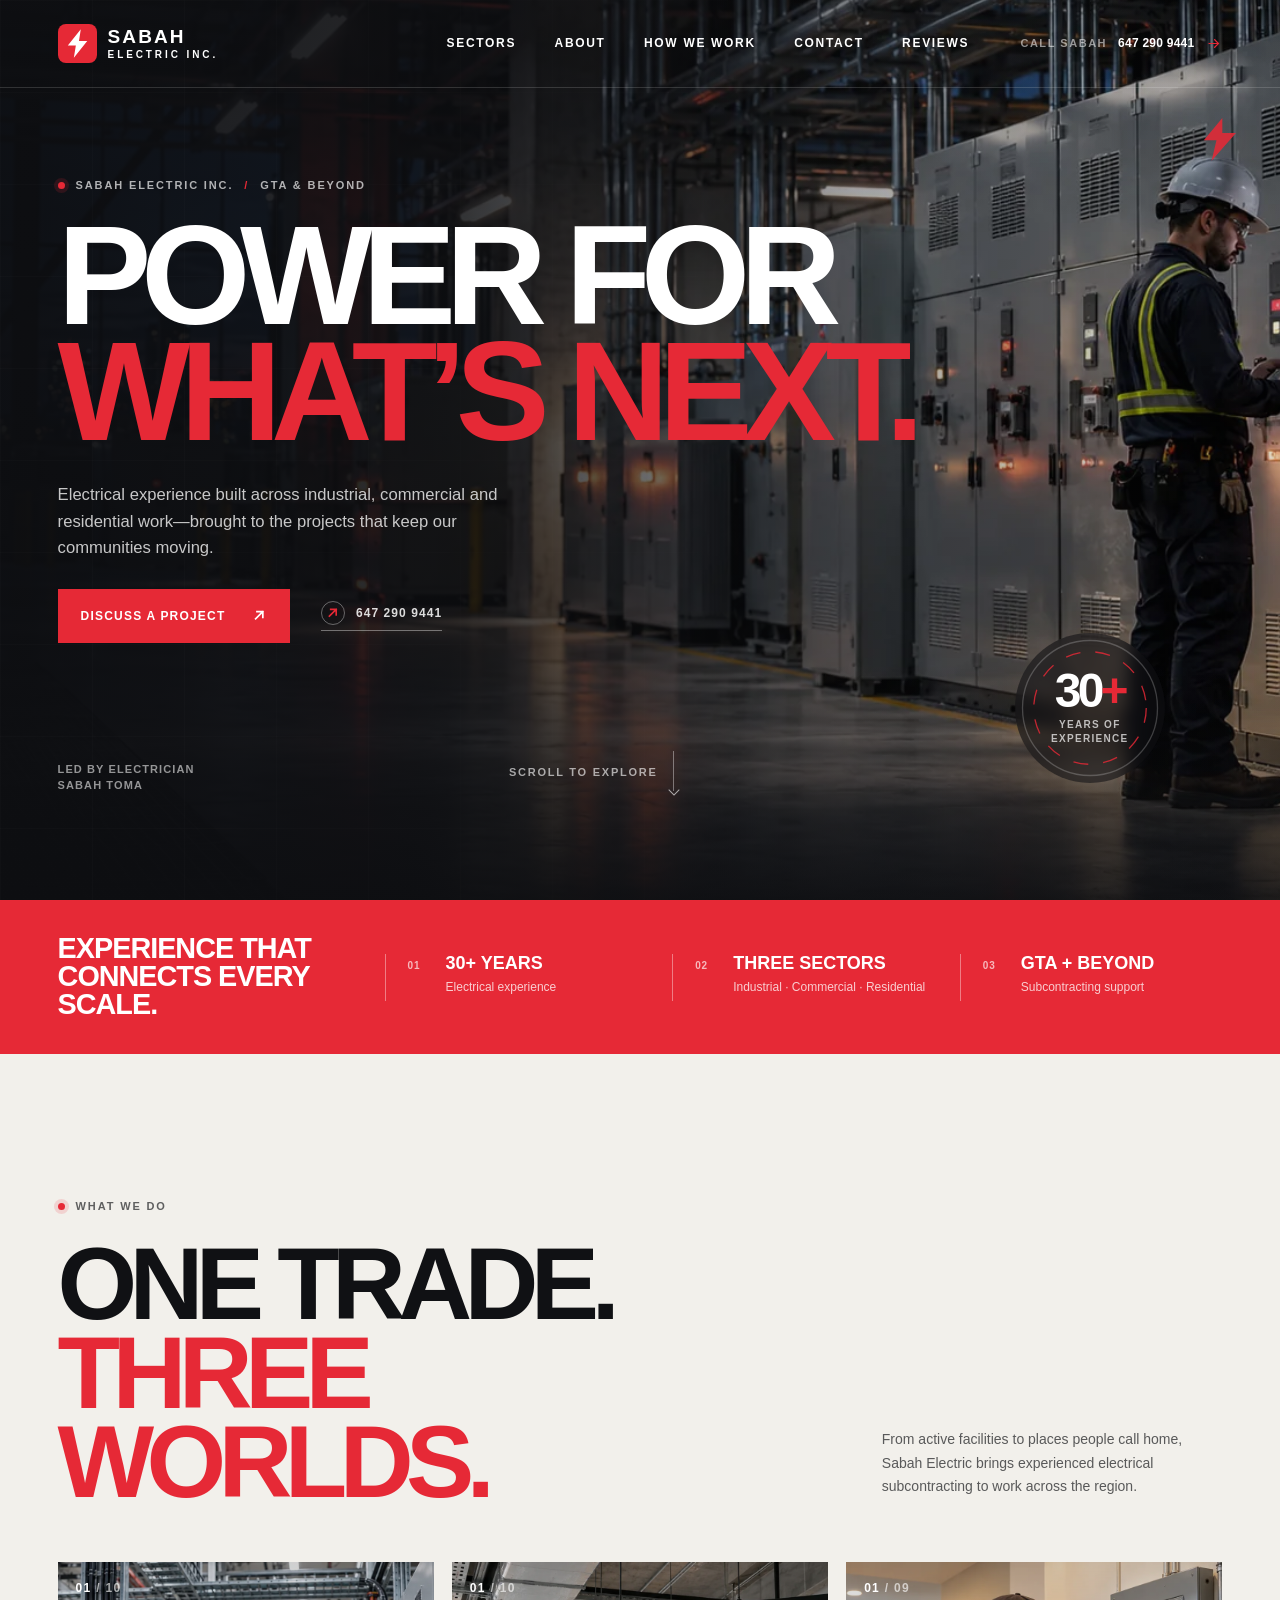
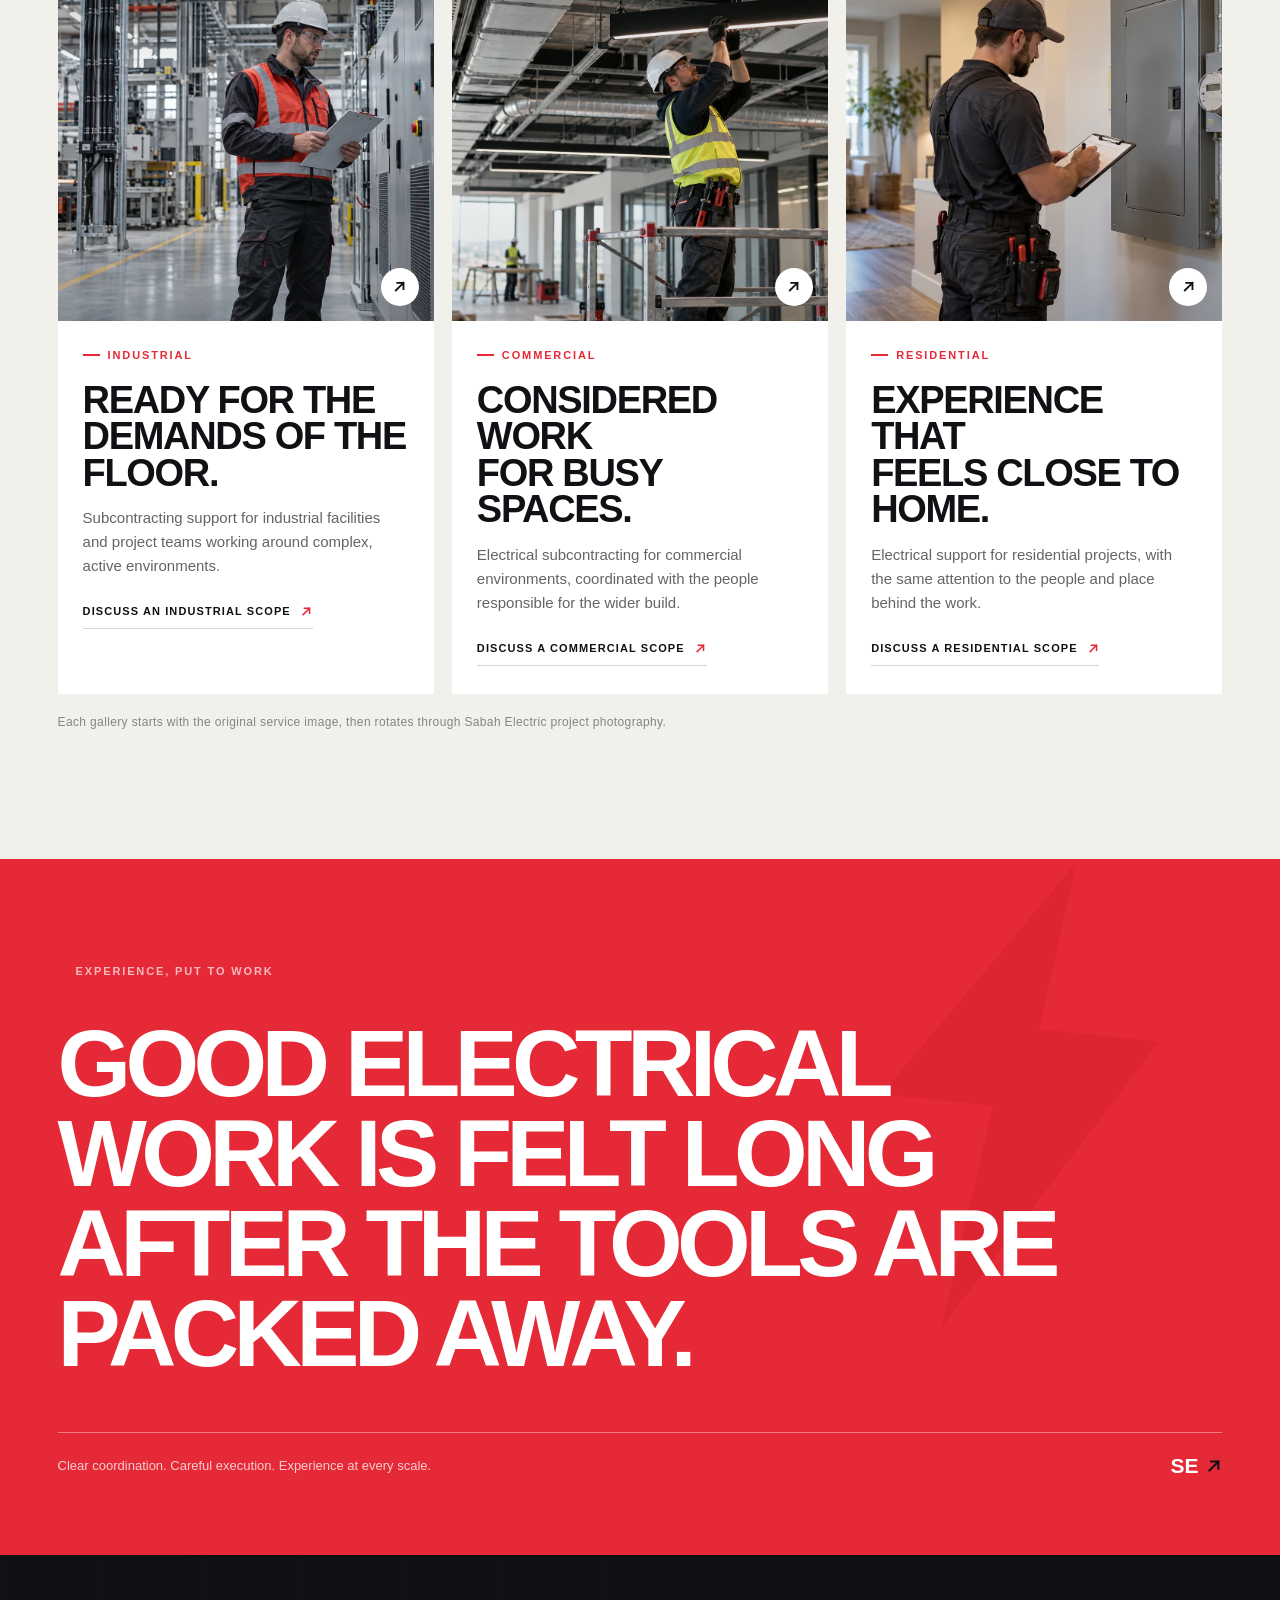
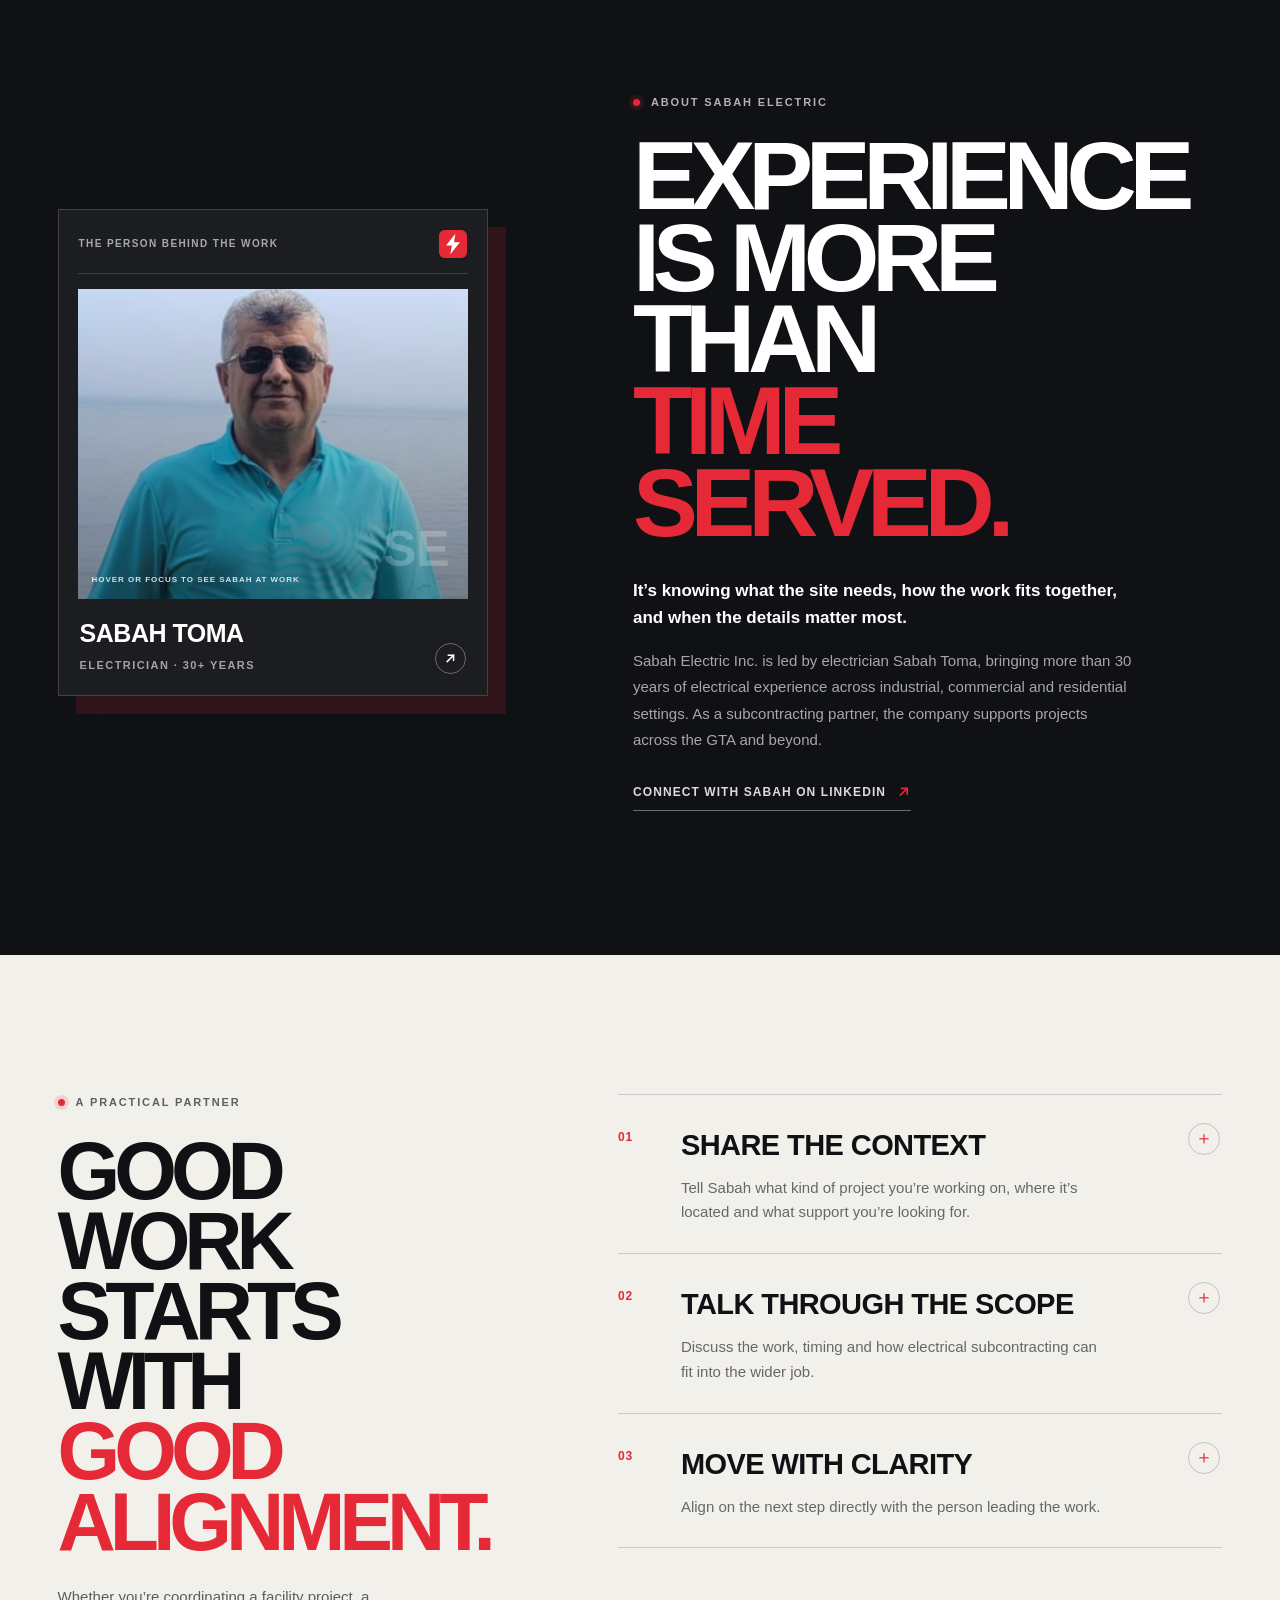
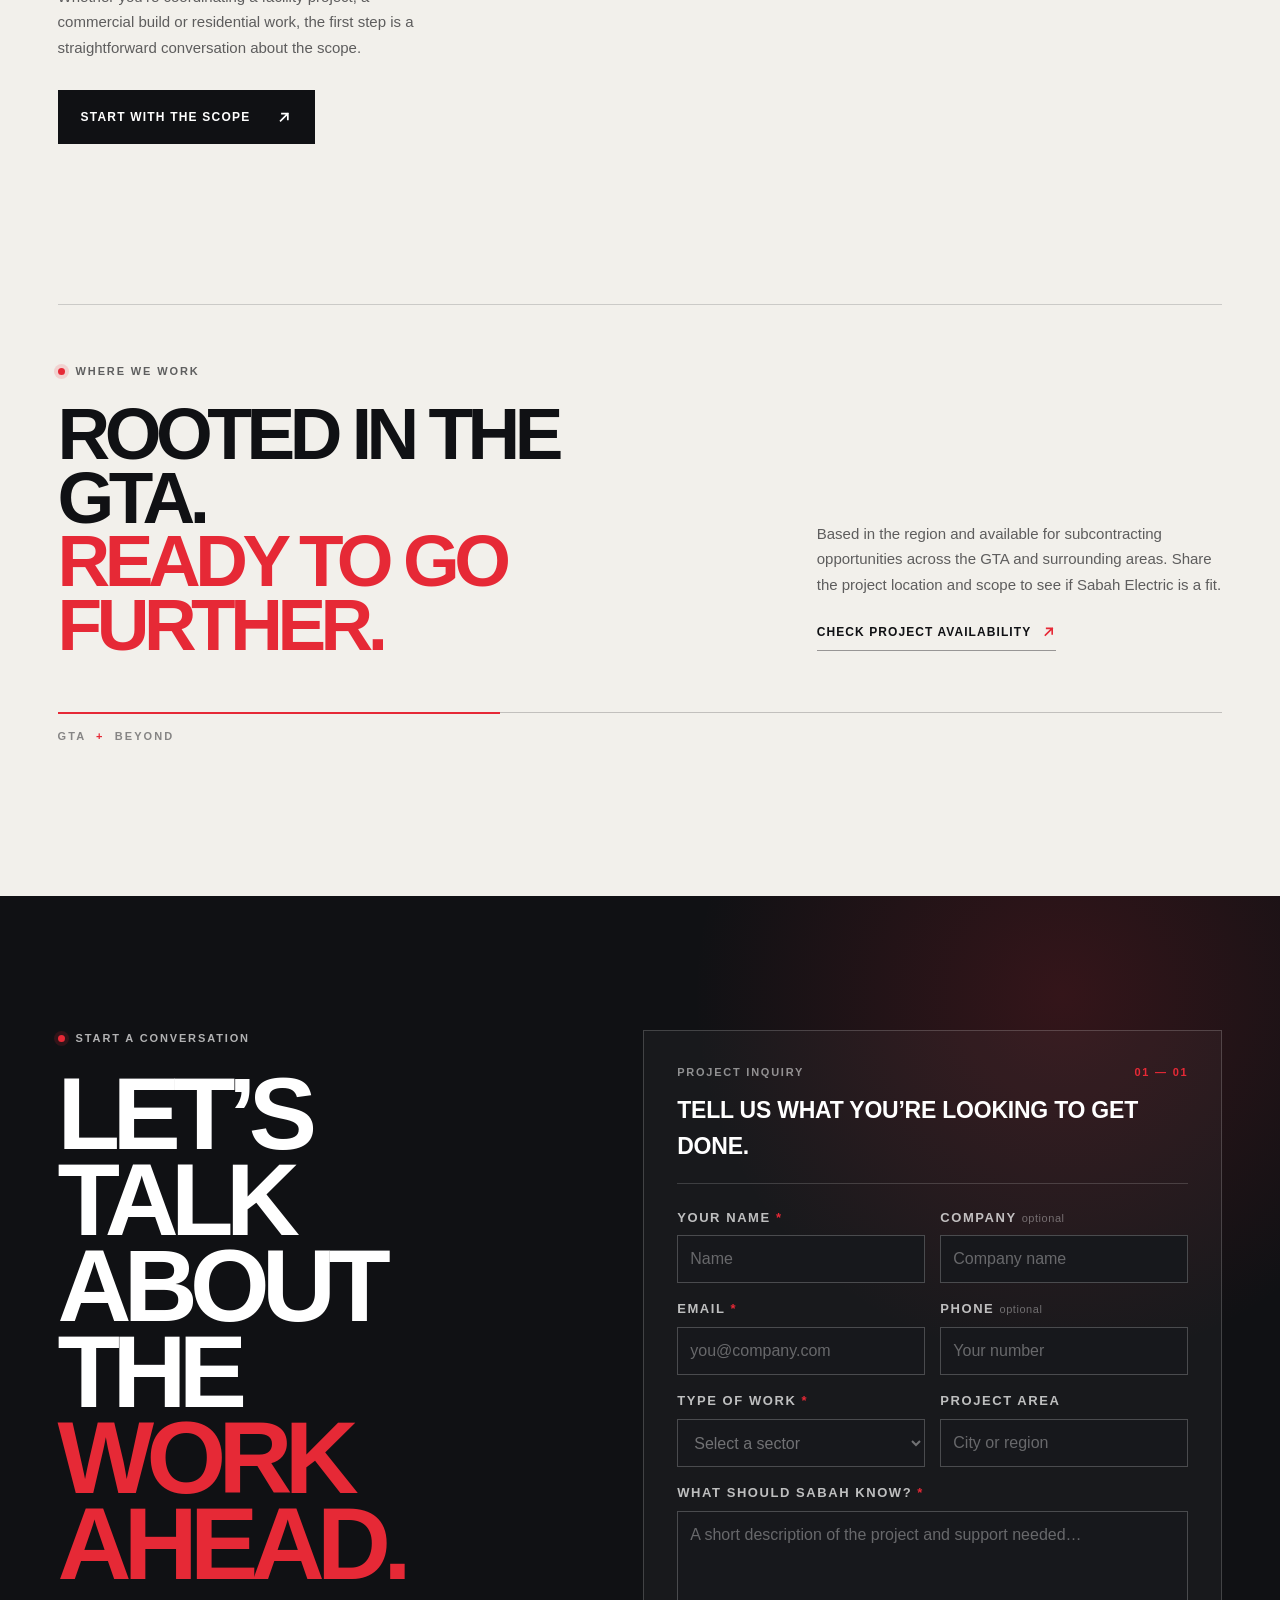
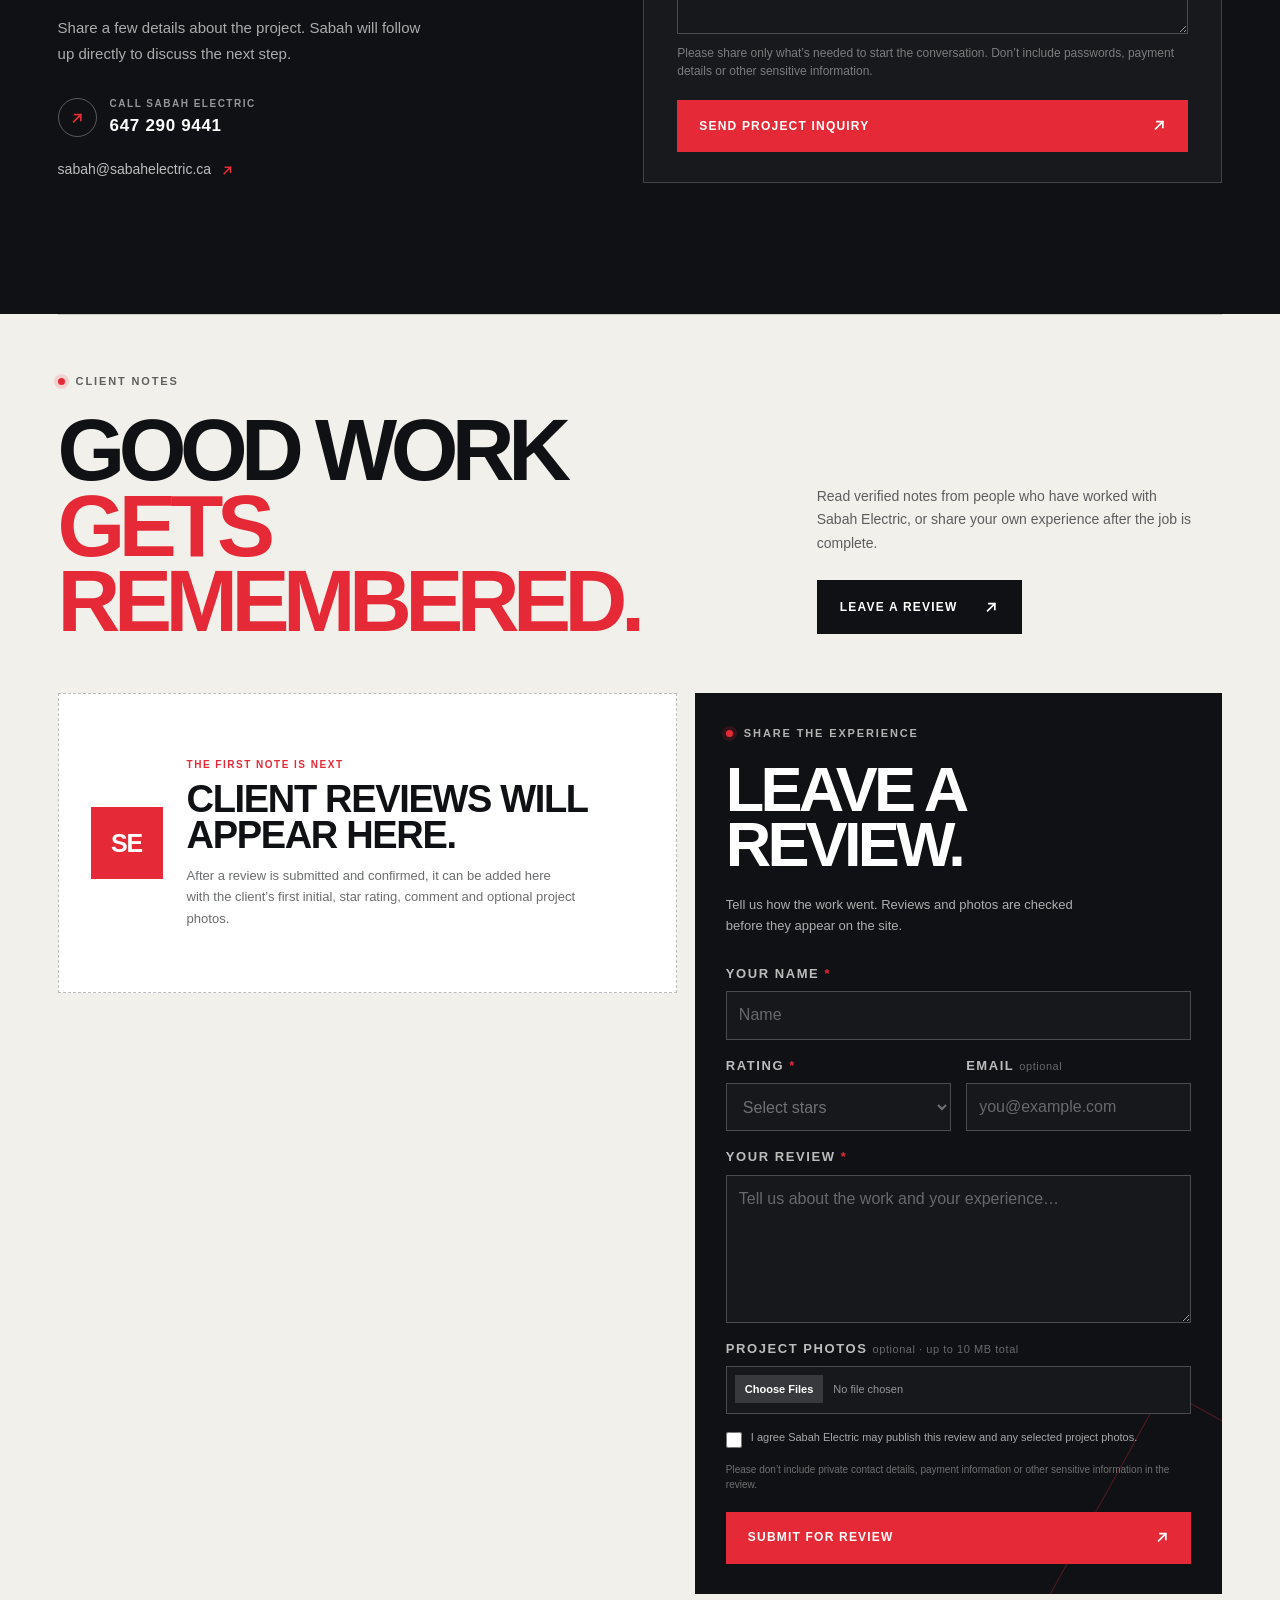
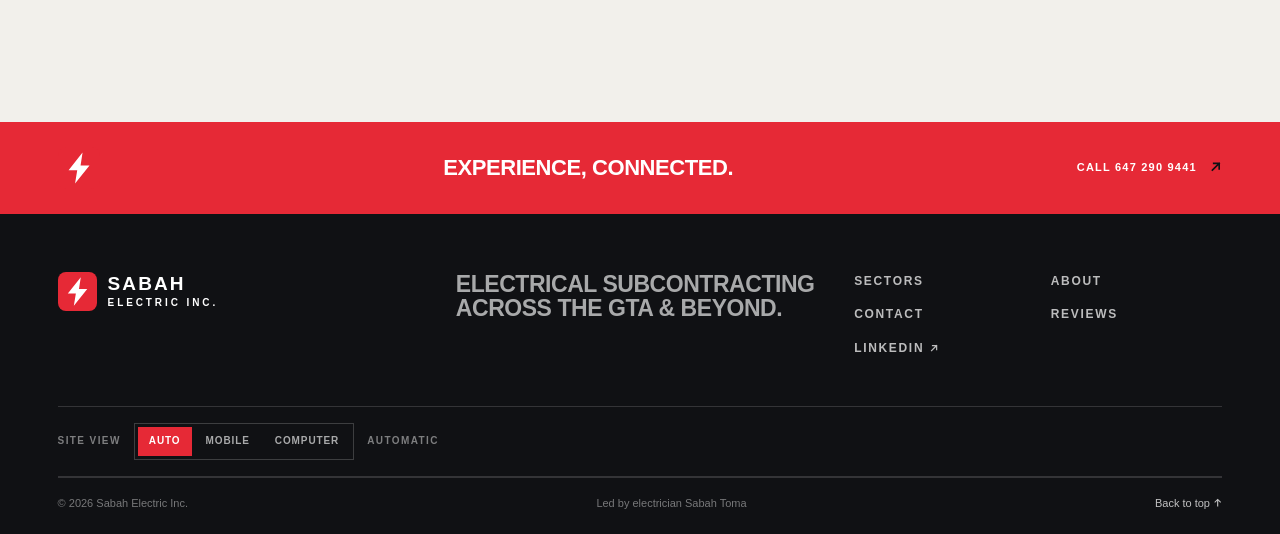
==== commit 960ec19d: "Replace arrow glyphs with inline SVG icons iOS renders the ↗ character as a colour emoji, so links, " ====
--- a/index.html
+++ b/index.html
@@ -12,9 +12,9 @@
     <title>Sabah Electric Inc. | Electrical Subcontracting — GTA &amp; Beyond</title>
     <link rel="icon" type="image/svg+xml" href="assets/favicon.svg">
     <link rel="preload" as="image" href="assets/hero-industrial.webp" fetchpriority="high">
-    <link rel="stylesheet" href="styles.css?v=stamp2">
-    <script src="reviews.js?v=stamp2" defer></script>
-    <script src="script.js?v=stamp2" defer></script>
+    <link rel="stylesheet" href="styles.css?v=arrows1">
+    <script src="reviews.js?v=arrows1" defer></script>
+    <script src="script.js?v=arrows1" defer></script>
   </head>
   <body>
     <a class="skip-link" href="#main">Skip to content</a>
@@ -52,8 +52,8 @@
           <h1 id="hero-title">Power for<br><span>what’s next.</span></h1>
           <p class="hero-intro">Electrical experience built across industrial, commercial and residential work—brought to the projects that keep our communities moving.</p>
           <div class="hero-actions">
-            <a class="button button--red" href="#contact">Discuss a project <span class="button-arrow" aria-hidden="true">↗</span></a>
-            <a class="text-link text-link--light" href="tel:+16472909441"><span class="phone-glyph" aria-hidden="true">↗</span> 647&nbsp;290&nbsp;9441</a>
+            <a class="button button--red" href="#contact">Discuss a project <span class="button-arrow" aria-hidden="true"><svg class="i-arrow" viewBox="0 0 16 16" aria-hidden="true" focusable="false"><path d="M4 12 12 4M5.5 4H12v6.5"/></svg></span></a>
+            <a class="text-link text-link--light" href="tel:+16472909441"><span class="phone-glyph" aria-hidden="true"><svg class="i-arrow" viewBox="0 0 16 16" aria-hidden="true" focusable="false"><path d="M4 12 12 4M5.5 4H12v6.5"/></svg></span> 647&nbsp;290&nbsp;9441</a>
           </div>
           <div class="hero-bottom">
           <span class="hero-bottom__note">Led by Electrician<br>Sabah Toma</span>
@@ -89,23 +89,23 @@
             <article class="sector-card sector-card--industrial" data-reveal>
               <a class="sector-card__image sector-gallery" href="#contact" aria-label="Ask about industrial electrical subcontracting" data-gallery="industrial">
                 <img src="assets/industrial.webp" alt="Illustrative industrial scene: electrician reviewing equipment in a modern plant" loading="lazy" decoding="async" data-gallery-image>
-                <span class="sector-card__image-tag" aria-hidden="true"><b data-gallery-current>01</b> <span data-gallery-total>/ 10</span></span><span class="sector-card__image-arrow" aria-hidden="true">↗</span>
+                <span class="sector-card__image-tag" aria-hidden="true"><b data-gallery-current>01</b> <span data-gallery-total>/ 10</span></span><span class="sector-card__image-arrow" aria-hidden="true"><svg class="i-arrow" viewBox="0 0 16 16" aria-hidden="true" focusable="false"><path d="M4 12 12 4M5.5 4H12v6.5"/></svg></span>
               </a>
-              <div class="sector-card__body"><p class="sector-card__category">Industrial</p><h3>Ready for the<br>demands of the floor.</h3><p>Subcontracting support for industrial facilities and project teams working around complex, active environments.</p><a class="sector-card__link" href="#contact">Discuss an industrial scope <span aria-hidden="true">↗</span></a></div>
+              <div class="sector-card__body"><p class="sector-card__category">Industrial</p><h3>Ready for the<br>demands of the floor.</h3><p>Subcontracting support for industrial facilities and project teams working around complex, active environments.</p><a class="sector-card__link" href="#contact">Discuss an industrial scope <span aria-hidden="true"><svg class="i-arrow" viewBox="0 0 16 16" aria-hidden="true" focusable="false"><path d="M4 12 12 4M5.5 4H12v6.5"/></svg></span></a></div>
             </article>
             <article class="sector-card sector-card--commercial" data-reveal>
               <a class="sector-card__image sector-gallery" href="#contact" aria-label="Ask about commercial electrical subcontracting" data-gallery="commercial">
                 <img src="assets/commercial.webp" alt="Illustrative commercial scene: electrician installing lighting infrastructure in a modern fit-out" loading="lazy" decoding="async" data-gallery-image>
-                <span class="sector-card__image-tag" aria-hidden="true"><b data-gallery-current>01</b> <span data-gallery-total>/ 10</span></span><span class="sector-card__image-arrow" aria-hidden="true">↗</span>
+                <span class="sector-card__image-tag" aria-hidden="true"><b data-gallery-current>01</b> <span data-gallery-total>/ 10</span></span><span class="sector-card__image-arrow" aria-hidden="true"><svg class="i-arrow" viewBox="0 0 16 16" aria-hidden="true" focusable="false"><path d="M4 12 12 4M5.5 4H12v6.5"/></svg></span>
               </a>
-              <div class="sector-card__body"><p class="sector-card__category">Commercial</p><h3>Considered work<br>for busy spaces.</h3><p>Electrical subcontracting for commercial environments, coordinated with the people responsible for the wider build.</p><a class="sector-card__link" href="#contact">Discuss a commercial scope <span aria-hidden="true">↗</span></a></div>
+              <div class="sector-card__body"><p class="sector-card__category">Commercial</p><h3>Considered work<br>for busy spaces.</h3><p>Electrical subcontracting for commercial environments, coordinated with the people responsible for the wider build.</p><a class="sector-card__link" href="#contact">Discuss a commercial scope <span aria-hidden="true"><svg class="i-arrow" viewBox="0 0 16 16" aria-hidden="true" focusable="false"><path d="M4 12 12 4M5.5 4H12v6.5"/></svg></span></a></div>
             </article>
             <article class="sector-card sector-card--residential" data-reveal>
               <a class="sector-card__image sector-gallery" href="#contact" aria-label="Ask about residential electrical work" data-gallery="residential">
                 <img src="assets/residential.webp" alt="Illustrative residential scene: electrician checking a closed electrical panel in a home" loading="lazy" decoding="async" data-gallery-image>
-                <span class="sector-card__image-tag" aria-hidden="true"><b data-gallery-current>01</b> <span data-gallery-total>/ 09</span></span><span class="sector-card__image-arrow" aria-hidden="true">↗</span>
+                <span class="sector-card__image-tag" aria-hidden="true"><b data-gallery-current>01</b> <span data-gallery-total>/ 09</span></span><span class="sector-card__image-arrow" aria-hidden="true"><svg class="i-arrow" viewBox="0 0 16 16" aria-hidden="true" focusable="false"><path d="M4 12 12 4M5.5 4H12v6.5"/></svg></span>
               </a>
-              <div class="sector-card__body"><p class="sector-card__category">Residential</p><h3>Experience that<br>feels close to home.</h3><p>Electrical support for residential projects, with the same attention to the people and place behind the work.</p><a class="sector-card__link" href="#contact">Discuss a residential scope <span aria-hidden="true">↗</span></a></div>
+              <div class="sector-card__body"><p class="sector-card__category">Residential</p><h3>Experience that<br>feels close to home.</h3><p>Electrical support for residential projects, with the same attention to the people and place behind the work.</p><a class="sector-card__link" href="#contact">Discuss a residential scope <span aria-hidden="true"><svg class="i-arrow" viewBox="0 0 16 16" aria-hidden="true" focusable="false"><path d="M4 12 12 4M5.5 4H12v6.5"/></svg></span></a></div>
             </article>
           </div>
           <p class="image-note">Each gallery starts with the original service image, then rotates through Sabah Electric project photography.</p>
@@ -117,7 +117,7 @@
         <div class="shell quote-break__inner" data-reveal>
           <p class="eyebrow eyebrow--light"><span class="eyebrow-dot"></span> Experience, put to work</p>
           <p class="quote-break__statement">Good electrical work is felt long after the tools are packed away.</p>
-          <div class="quote-break__footer"><span>Clear coordination. Careful execution. Experience at every scale.</span><span class="quote-break__mark">SE<span>↗</span></span></div>
+          <div class="quote-break__footer"><span>Clear coordination. Careful execution. Experience at every scale.</span><span class="quote-break__mark">SE<span><svg class="i-arrow" viewBox="0 0 16 16" aria-hidden="true" focusable="false"><path d="M4 12 12 4M5.5 4H12v6.5"/></svg></span></span></div>
         </div>
       </section>
 
@@ -134,7 +134,7 @@
                 </div>
                 <span class="identity-card__portrait-label" aria-hidden="true">Hover or focus to see Sabah at work</span><span class="identity-card__portrait-mark" aria-hidden="true">SE</span>
               </div>
-              <div class="identity-card__bottom"><div><strong>Sabah Toma</strong><span>Electrician · 30+ years</span></div><a href="https://www.linkedin.com/in/sabah-toma-922b213a3/" target="_blank" rel="noreferrer" aria-label="View Sabah Toma on LinkedIn">↗</a></div>
+              <div class="identity-card__bottom"><div><strong>Sabah Toma</strong><span>Electrician · 30+ years</span></div><a href="https://www.linkedin.com/in/sabah-toma-922b213a3/" target="_blank" rel="noreferrer" aria-label="View Sabah Toma on LinkedIn"><svg class="i-arrow" viewBox="0 0 16 16" aria-hidden="true" focusable="false"><path d="M4 12 12 4M5.5 4H12v6.5"/></svg></a></div>
             </div>
           </div>
           <div class="about-copy" data-reveal>
@@ -142,7 +142,7 @@
             <h2 id="about-title">Experience<br>is more than<br><span>time served.</span></h2>
             <p class="about-copy__lead">It’s knowing what the site needs, how the work fits together, and when the details matter most.</p>
             <p>Sabah Electric Inc. is led by electrician Sabah Toma, bringing more than 30 years of electrical experience across industrial, commercial and residential settings. As a subcontracting partner, the company supports projects across the GTA and beyond.</p>
-            <a class="text-link text-link--light" href="https://www.linkedin.com/in/sabah-toma-922b213a3/" target="_blank" rel="noreferrer">Connect with Sabah on LinkedIn <span aria-hidden="true">↗</span></a>
+            <a class="text-link text-link--light" href="https://www.linkedin.com/in/sabah-toma-922b213a3/" target="_blank" rel="noreferrer">Connect with Sabah on LinkedIn <span aria-hidden="true"><svg class="i-arrow" viewBox="0 0 16 16" aria-hidden="true" focusable="false"><path d="M4 12 12 4M5.5 4H12v6.5"/></svg></span></a>
           </div>
         </div>
       </section>
@@ -153,7 +153,7 @@
             <p class="eyebrow"><span class="eyebrow-dot"></span> A practical partner</p>
             <h2 id="approach-title">Good work<br>starts with<br><span>good alignment.</span></h2>
             <p>Whether you’re coordinating a facility project, a commercial build or residential work, the first step is a straightforward conversation about the scope.</p>
-            <a class="button button--dark" href="#contact">Start with the scope <span class="button-arrow" aria-hidden="true">↗</span></a>
+            <a class="button button--dark" href="#contact">Start with the scope <span class="button-arrow" aria-hidden="true"><svg class="i-arrow" viewBox="0 0 16 16" aria-hidden="true" focusable="false"><path d="M4 12 12 4M5.5 4H12v6.5"/></svg></span></a>
           </div>
           <div class="approach-steps" aria-label="How to start a project inquiry">
             <article class="approach-step" data-reveal><span class="approach-step__num">01</span><div><h3>Share the context</h3><p>Tell Sabah what kind of project you’re working on, where it’s located and what support you’re looking for.</p></div><span class="approach-step__icon" aria-hidden="true">＋</span></article>
@@ -166,7 +166,7 @@
       <section class="service-area section-paper" id="service-area" aria-labelledby="area-title">
         <div class="shell service-area__inner" data-reveal>
           <div class="service-area__heading"><p class="eyebrow"><span class="eyebrow-dot"></span> Where we work</p><h2 id="area-title">Rooted in the GTA.<br><span>Ready to go further.</span></h2></div>
-          <div class="service-area__copy"><p>Based in the region and available for subcontracting opportunities across the GTA and surrounding areas. Share the project location and scope to see if Sabah Electric is a fit.</p><a class="text-link text-link--dark" href="#contact">Check project availability <span aria-hidden="true">↗</span></a></div>
+          <div class="service-area__copy"><p>Based in the region and available for subcontracting opportunities across the GTA and surrounding areas. Share the project location and scope to see if Sabah Electric is a fit.</p><a class="text-link text-link--dark" href="#contact">Check project availability <span aria-hidden="true"><svg class="i-arrow" viewBox="0 0 16 16" aria-hidden="true" focusable="false"><path d="M4 12 12 4M5.5 4H12v6.5"/></svg></span></a></div>
           <div class="service-area__line" aria-hidden="true"><span></span></div><p class="service-area__caption">GTA <span>+</span> BEYOND</p>
         </div>
       </section>
@@ -178,8 +178,8 @@
             <p class="eyebrow eyebrow--light"><span class="eyebrow-dot"></span> Start a conversation</p>
             <h2 id="contact-title">Let’s talk<br>about the<br><span>work ahead.</span></h2>
             <p>Share a few details about the project. Sabah will follow up directly to discuss the next step.</p>
-            <a class="contact-phone" href="tel:+16472909441"><span class="contact-phone__icon" aria-hidden="true">↗</span><span><small>Call Sabah Electric</small><strong>647 290 9441</strong></span></a>
-            <a class="contact-email" href="mailto:sabah@sabahelectric.ca">sabah@sabahelectric.ca <span aria-hidden="true">↗</span></a>
+            <a class="contact-phone" href="tel:+16472909441"><span class="contact-phone__icon" aria-hidden="true"><svg class="i-arrow" viewBox="0 0 16 16" aria-hidden="true" focusable="false"><path d="M4 12 12 4M5.5 4H12v6.5"/></svg></span><span><small>Call Sabah Electric</small><strong>647 290 9441</strong></span></a>
+            <a class="contact-email" href="mailto:sabah@sabahelectric.ca">sabah@sabahelectric.ca <span aria-hidden="true"><svg class="i-arrow" viewBox="0 0 16 16" aria-hidden="true" focusable="false"><path d="M4 12 12 4M5.5 4H12v6.5"/></svg></span></a>
           </div>
           <form class="contact-form" action="https://formsubmit.co/sabah@sabahelectric.ca" method="POST" data-reveal>
             <input type="hidden" name="_subject" value="New project inquiry — Sabah Electric Inc.">
@@ -201,7 +201,7 @@
             </div>
             <label class="field field--message"><span>What should Sabah know? <b>*</b></span><textarea name="message" rows="4" placeholder="A short description of the project and support needed…" required></textarea></label>
             <p class="form-privacy">Please share only what’s needed to start the conversation. Don’t include passwords, payment details or other sensitive information.</p>
-            <button class="button button--red form-submit" type="submit">Send project inquiry <span class="button-arrow" aria-hidden="true">↗</span></button>
+            <button class="button button--red form-submit" type="submit">Send project inquiry <span class="button-arrow" aria-hidden="true"><svg class="i-arrow" viewBox="0 0 16 16" aria-hidden="true" focusable="false"><path d="M4 12 12 4M5.5 4H12v6.5"/></svg></span></button>
           </form>
         </div>
       </section>
@@ -215,7 +215,7 @@
             </div>
             <div class="reviews__intro">
               <p>Read verified notes from people who have worked with Sabah Electric, or share your own experience after the job is complete.</p>
-              <a class="button button--dark" href="#review-form">Leave a review <span class="button-arrow" aria-hidden="true">↗</span></a>
+              <a class="button button--dark" href="#review-form">Leave a review <span class="button-arrow" aria-hidden="true"><svg class="i-arrow" viewBox="0 0 16 16" aria-hidden="true" focusable="false"><path d="M4 12 12 4M5.5 4H12v6.5"/></svg></span></a>
             </div>
           </div>
           <div class="reviews__layout">
@@ -247,7 +247,7 @@
                 <label class="field field--file"><span>Project photos <small>optional · up to 10 MB total</small></span><input name="project-photos" type="file" accept="image/png,image/jpeg,image/webp" multiple></label>
                 <label class="review-consent"><input name="publish-consent" type="checkbox" value="I agree to publish this review and selected photos" required><span>I agree Sabah Electric may publish this review and any selected project photos.</span></label>
                 <p class="review-form__privacy">Please don’t include private contact details, payment information or other sensitive information in the review.</p>
-                <button class="button button--red form-submit" type="submit">Submit for review <span class="button-arrow" aria-hidden="true">↗</span></button>
+                <button class="button button--red form-submit" type="submit">Submit for review <span class="button-arrow" aria-hidden="true"><svg class="i-arrow" viewBox="0 0 16 16" aria-hidden="true" focusable="false"><path d="M4 12 12 4M5.5 4H12v6.5"/></svg></span></button>
               </form>
             </div>
           </div>
@@ -255,7 +255,7 @@
       </section>
 
       <section class="closing section-red" aria-label="Sabah Electric closing statement">
-        <div class="shell closing__inner"><img src="assets/bolt-mark.svg" alt="" width="54" height="54"><p>Experience, connected.</p><a href="tel:+16472909441">Call 647&nbsp;290&nbsp;9441 <span aria-hidden="true">↗</span></a></div>
+        <div class="shell closing__inner"><img src="assets/bolt-mark.svg" alt="" width="54" height="54"><p>Experience, connected.</p><a href="tel:+16472909441">Call 647&nbsp;290&nbsp;9441 <span aria-hidden="true"><svg class="i-arrow" viewBox="0 0 16 16" aria-hidden="true" focusable="false"><path d="M4 12 12 4M5.5 4H12v6.5"/></svg></span></a></div>
       </section>
     </main>
 
@@ -264,7 +264,7 @@
         <div class="footer-main">
           <a class="brand brand--footer" href="#top" aria-label="Sabah Electric Inc., back to top"><img class="brand-mark" src="assets/bolt-mark.svg" alt="" width="42" height="42"><span class="brand-name"><strong>SABAH</strong><span>ELECTRIC INC.</span></span></a>
           <p class="footer-statement">Electrical subcontracting<br>across the GTA &amp; beyond.</p>
-          <div class="footer-links"><a href="#work">Sectors</a><a href="#about">About</a><a href="#contact">Contact</a><a href="#reviews">Reviews</a><a href="https://www.linkedin.com/in/sabah-toma-922b213a3/" target="_blank" rel="noreferrer">LinkedIn ↗</a></div>
+          <div class="footer-links"><a href="#work">Sectors</a><a href="#about">About</a><a href="#contact">Contact</a><a href="#reviews">Reviews</a><a href="https://www.linkedin.com/in/sabah-toma-922b213a3/" target="_blank" rel="noreferrer">LinkedIn <svg class="i-arrow" viewBox="0 0 16 16" aria-hidden="true" focusable="false"><path d="M4 12 12 4M5.5 4H12v6.5"/></svg></a></div>
         </div>
         <div class="footer-view">
           <span class="footer-view__label">Site view</span>
@@ -275,7 +275,7 @@
           </div>
           <span class="view-switcher__status" id="view-mode-status" aria-live="polite">Automatic</span>
         </div>
-        <div class="footer-bottom"><span>© <span id="current-year">2026</span> Sabah Electric Inc.</span><span>Led by electrician Sabah Toma</span><a href="#top">Back to top ↑</a></div>
+        <div class="footer-bottom"><span>© <span id="current-year">2026</span> Sabah Electric Inc.</span><span>Led by electrician Sabah Toma</span><a href="#top">Back to top <svg class="i-arrow" viewBox="0 0 16 16" aria-hidden="true" focusable="false"><path d="M8 13.5V2.5M3.5 7 8 2.5 12.5 7"/></svg></a></div>
       </div>
     </footer>
     <a class="mobile-call" href="tel:+16472909441"><span>Call Sabah Electric</span><strong>647&nbsp;290&nbsp;9441</strong></a>
--- a/styles.css
+++ b/styles.css
@@ -68,6 +68,7 @@
 .button--dark { color: var(--white); background: var(--ink); }
 .button--dark:hover { background: var(--red); }
 .button-arrow { font-size: 17px; line-height: 1; }
+.i-arrow { display: inline-block; width: .85em; height: .85em; vertical-align: -.08em; fill: none; stroke: currentColor; stroke-width: 1.9; stroke-linecap: square; stroke-linejoin: miter; flex: none; }
 .text-link { display: inline-flex; align-items: center; gap: 11px; padding-bottom: 5px; border-bottom: 1px solid currentColor; font-size: 11px; font-weight: 800; letter-spacing: .09em; text-transform: uppercase; }
 .text-link > span[aria-hidden] { color: var(--red); font-size: 16px; transition: transform .2s ease; }
 .text-link:hover > span[aria-hidden] { transform: translate(3px,-3px); }
